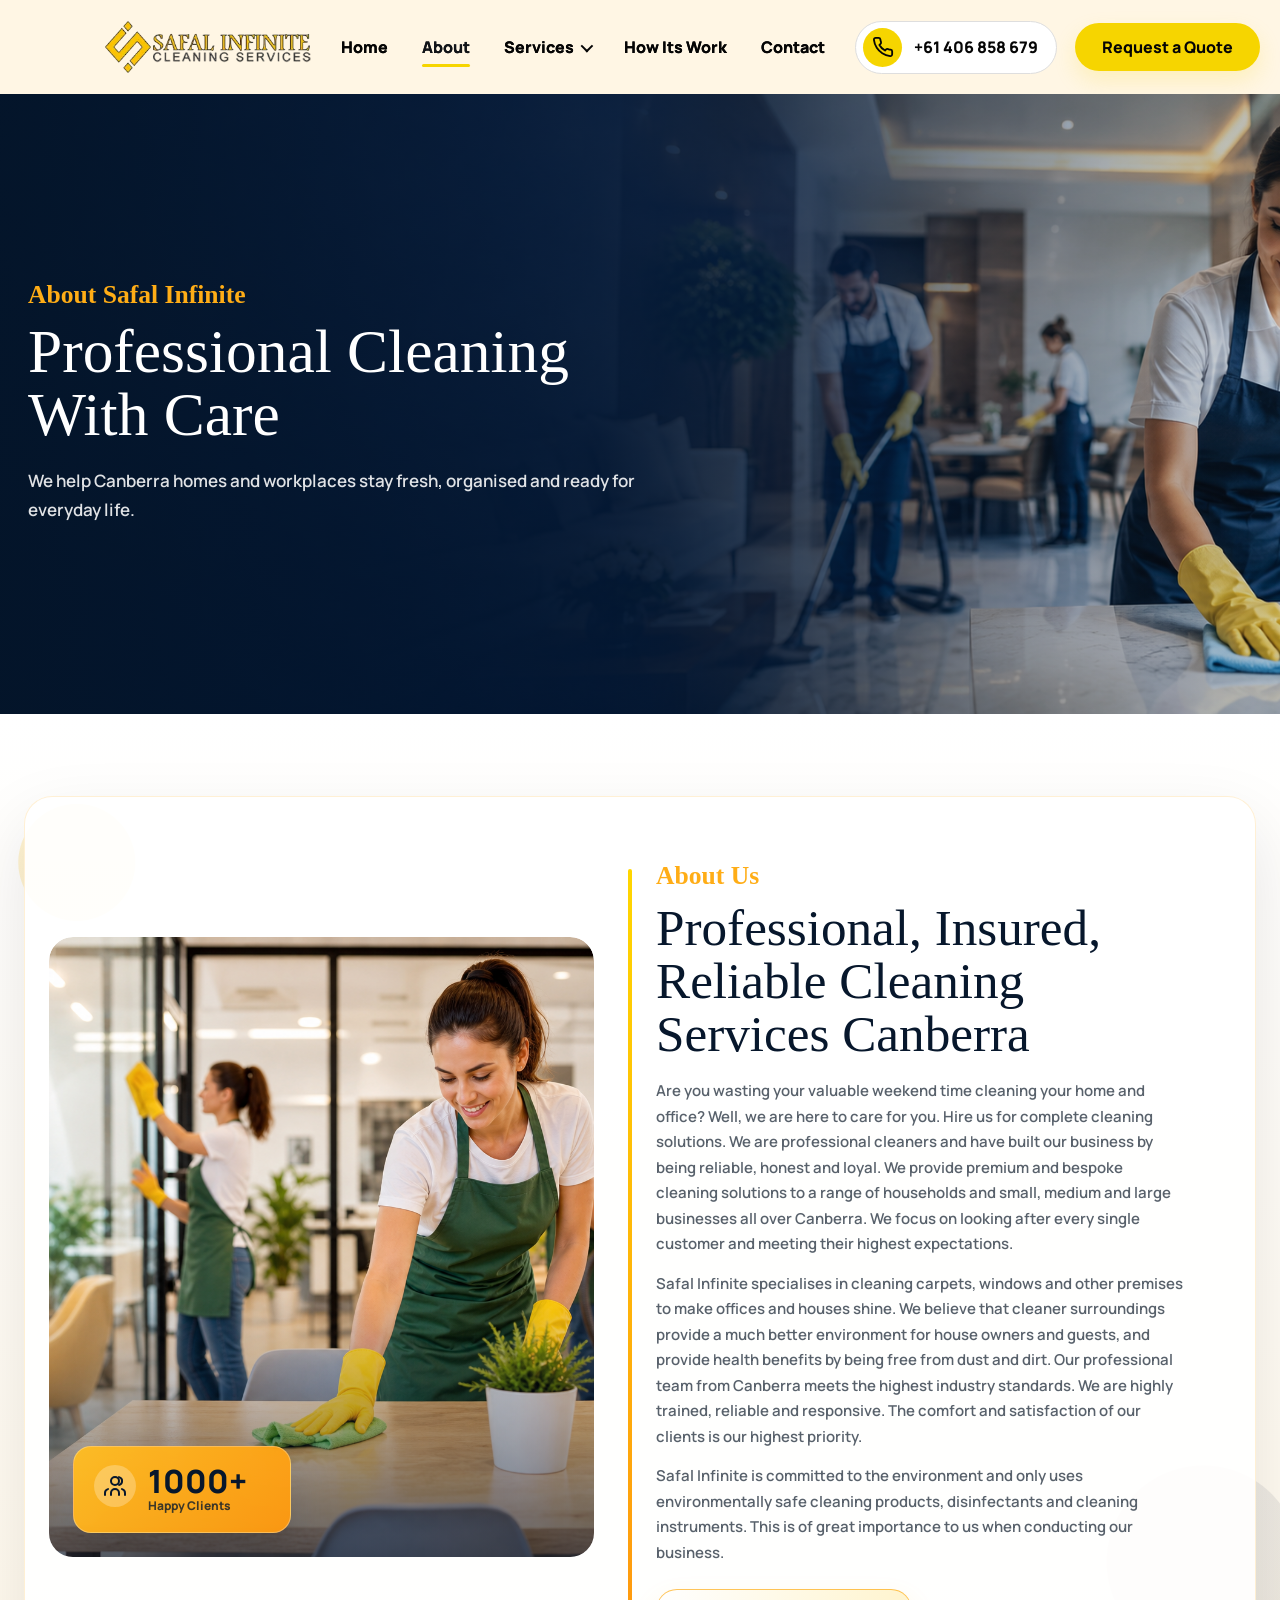
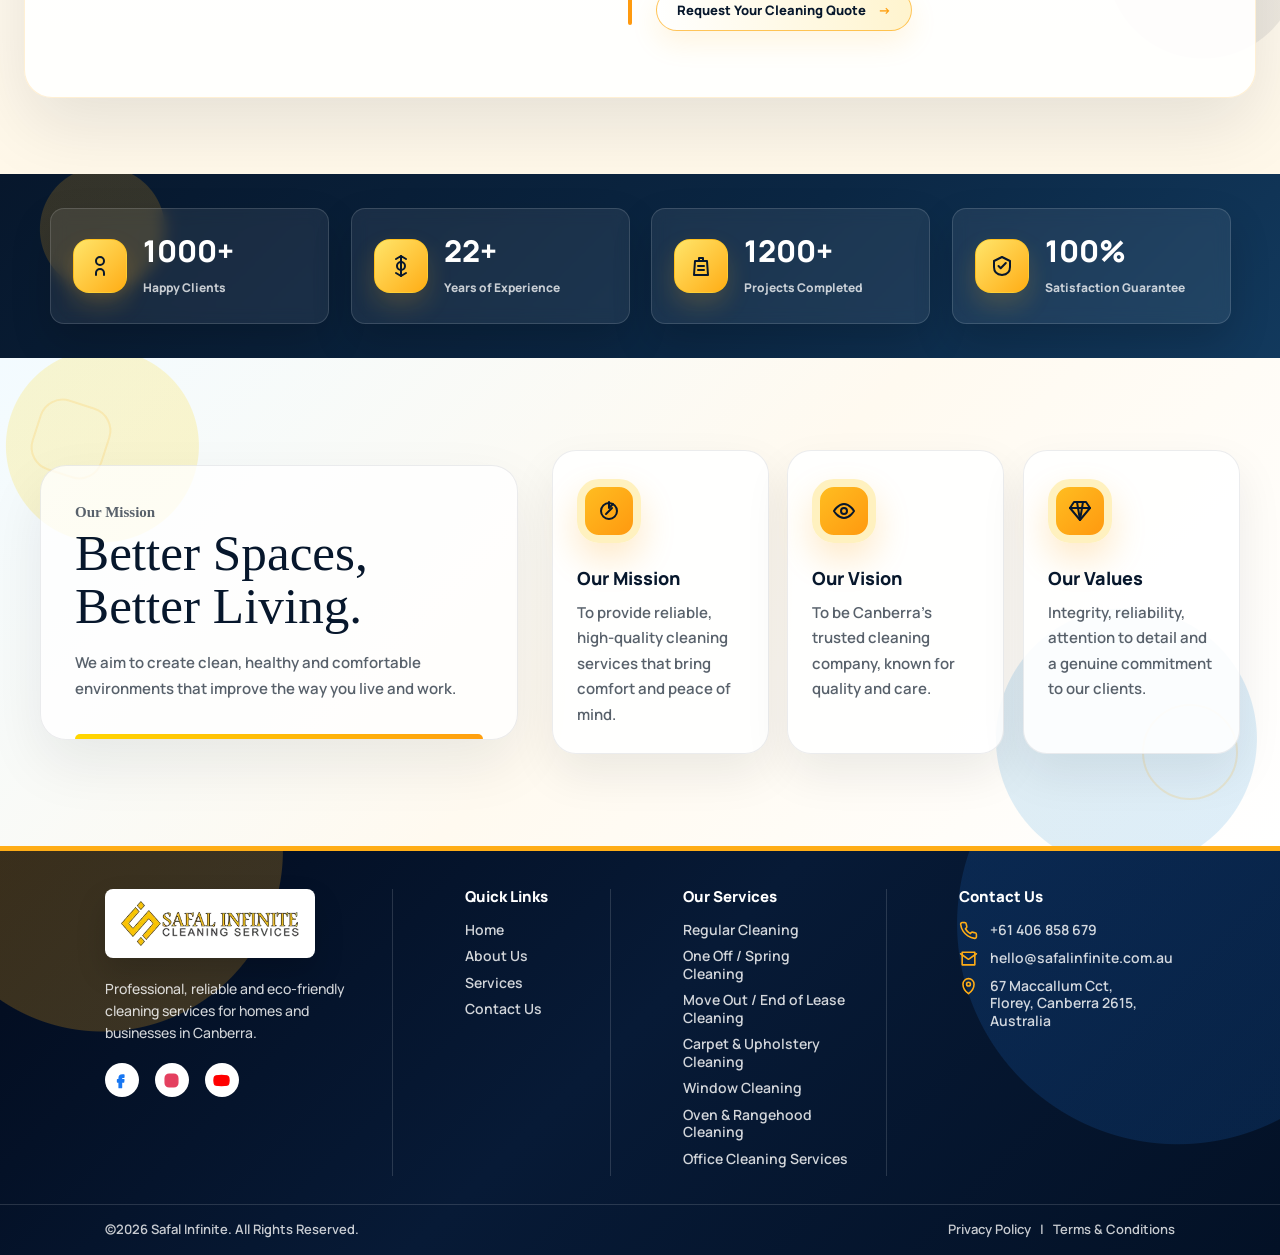
==== pages/about.html @ 180fafa3 "website" ====
<!doctype html>
<html lang="en">
  <head>
    <meta charset="UTF-8" />
    <meta name="viewport" content="width=device-width, initial-scale=1.0" />
    <title>About Us | Safal Infinite</title>
    <link rel="preconnect" href="https://fonts.googleapis.com" />
    <link rel="preconnect" href="https://fonts.gstatic.com" crossorigin />
    <link href="https://fonts.googleapis.com/css2?family=Manrope:wght@400;500;600;700&display=swap" rel="stylesheet" />
    <link rel="stylesheet" href="../styles.css" />
    <link rel="stylesheet" href="css/service.css" />
  </head>
  <body>
    <header class="site-header">
      <a href="../index.html" class="brand" aria-label="Safal Infinite home">
        <img src="../assets/logo.png" alt="Safal Infinite" />
      </a>

      <nav class="main-nav" aria-label="Primary navigation">
        <a href="../index.html">Home</a>
        <a href="about.html" class="active">About</a>
        <div class="nav-dropdown">
          <a href="service.html" class="nav-dropdown-trigger">Services</a>
          <div class="dropdown-menu" aria-label="Service menu">
            <a href="regular-cleaning.html">Regular Cleaning</a>
            <a href="spring-cleaning.html">One Off / Spring Cleaning</a>
            <a href="move-out-cleaning.html">Move Out / End of Lease Cleaning</a>
            <a href="carpet-upholstery-cleaning.html">Carpet &amp; Upholstery Cleaning</a>
            <a href="window-cleaning.html">Window Cleaning</a>
            <a href="oven-rangehood-cleaning.html">Oven &amp; Rangehood Cleaning</a>
            <a href="office-cleaning.html">Office Cleaning Services</a>
          </div>
        </div>
        <a href="how-it-work.html">How Its Work</a>
        <a href="contact.html">Contact</a>
      </nav>

      <div class="header-actions">
        <a class="phone-pill" href="tel:+61406858679" aria-label="Call +61 406 858 679">
          <span class="phone-icon" aria-hidden="true">
            <svg viewBox="0 0 24 24">
              <path d="M22 16.9v3a2 2 0 0 1-2.2 2 19.8 19.8 0 0 1-8.6-3.1 19.4 19.4 0 0 1-6-6A19.8 19.8 0 0 1 2.1 4.2 2 2 0 0 1 4.1 2h3a2 2 0 0 1 2 1.7c.1 1 .4 1.9.7 2.8a2 2 0 0 1-.5 2.1L8.1 9.8a16 16 0 0 0 6.1 6.1l1.2-1.2a2 2 0 0 1 2.1-.5c.9.3 1.8.6 2.8.7a2 2 0 0 1 1.7 2Z" />
            </svg>
          </span>
          +61 406 858 679
        </a>
        <a class="quote-button" href="contact.html">Request a Quote</a>
      </div>
    </header>
    <main>
      <section class="inner-page-hero" style="--hero-image: url('../../assets/aboutbanera.png')">
        <div>
          <p class="service-kicker">About Safal Infinite</p>
          <h1>Professional Cleaning<br />With Care</h1>
          <p>We help Canberra homes and workplaces stay fresh, organised and ready for everyday life.</p>
        </div>
      </section>
      <section class="about-story-section">
        <div class="about-story-wrap">
          <div class="about-story-media">
            <img src="../assets/contact-cleaning-team.png" alt="Safal Infinite cleaning team" />
            <div class="about-trust-card">
              <span aria-hidden="true">
                <svg viewBox="0 0 24 24">
                  <path d="M16 21v-2a4 4 0 0 0-8 0v2" />
                  <circle cx="12" cy="7" r="4" />
                  <path d="M22 21v-2a4 4 0 0 0-3-3.9" />
                  <path d="M16 3.1a4 4 0 0 1 0 7.8" />
                  <path d="M2 21v-2a4 4 0 0 1 3-3.9" />
                </svg>
              </span>
              <strong>1000+</strong>
              <small>Happy Clients</small>
            </div>
          </div>

          <div class="about-story-copy">
            <p class="service-kicker">About Us</p>
            <h2>Professional, Insured,<br />Reliable Cleaning Services Canberra</h2>
            <p>
              Are you wasting your valuable weekend time cleaning your home and
              office? Well, we are here to care for you. Hire us for complete
              cleaning solutions. We are professional cleaners and have built
              our business by being reliable, honest and loyal. We provide
              premium and bespoke cleaning solutions to a range of households
              and small, medium and large businesses all over Canberra. We focus
              on looking after every single customer and meeting their highest
              expectations.
            </p>
            <p>
              Safal Infinite specialises in cleaning carpets, windows and other
              premises to make offices and houses shine. We believe that cleaner
              surroundings provide a much better environment for house owners
              and guests, and provide health benefits by being free from dust
              and dirt. Our professional team from Canberra meets the highest
              industry standards. We are highly trained, reliable and
              responsive. The comfort and satisfaction of our clients is our
              highest priority.
            </p>
            <p>
              Safal Infinite is committed to the environment and only uses
              environmentally safe cleaning products, disinfectants and cleaning
              instruments. This is of great importance to us when conducting our
              business.
            </p>
            <a class="about-small-link" href="contact.html">Request Your Cleaning Quote <span>-></span></a>
          </div>
        </div>
      </section>

      <section class="about-stats-strip" aria-label="Safal Infinite stats">
        <article>
          <span aria-hidden="true"><svg viewBox="0 0 24 24"><path d="M16 21v-2a4 4 0 0 0-8 0v2" /><circle cx="12" cy="7" r="4" /></svg></span>
          <strong>1000+</strong>
          <p>Happy Clients</p>
        </article>
        <article>
          <span aria-hidden="true"><svg viewBox="0 0 24 24"><path d="M12 2v20" /><path d="m17 5-5-3-5 3" /><path d="m17 19-5 3-5-3" /><circle cx="12" cy="12" r="4" /></svg></span>
          <strong>22+</strong>
          <p>Years of Experience</p>
        </article>
        <article>
          <span aria-hidden="true"><svg viewBox="0 0 24 24"><path d="M8 7h8" /><path d="M10 7V4h4v3" /><path d="M6 7h12l1 14H5L6 7Z" /><path d="M9 12h6M9 16h6" /></svg></span>
          <strong>1200+</strong>
          <p>Projects Completed</p>
        </article>
        <article>
          <span aria-hidden="true"><svg viewBox="0 0 24 24"><path d="M12 3 20 7v6c0 5-3.4 7.6-8 8-4.6-.4-8-3-8-8V7l8-4Z" /><path d="m8.5 12 2.2 2.2L15.8 9" /></svg></span>
          <strong>100%</strong>
          <p>Satisfaction Guarantee</p>
        </article>
      </section>

      <section class="about-mission-section">
        <div class="about-mission-copy">
          <p class="service-kicker">Our Mission</p>
          <h2>Better Spaces,<br />Better Living.</h2>
          <p>We aim to create clean, healthy and comfortable environments that improve the way you live and work.</p>
        </div>
        <div class="about-values-grid">
          <article>
            <span aria-hidden="true"><svg viewBox="0 0 24 24"><path d="M12 3v6l4-4" /><circle cx="12" cy="12" r="8" /><path d="m9 15 6-6" /></svg></span>
            <h3>Our Mission</h3>
            <p>To provide reliable, high-quality cleaning services that bring comfort and peace of mind.</p>
          </article>
          <article>
            <span aria-hidden="true"><svg viewBox="0 0 24 24"><path d="M2 12s4-7 10-7 10 7 10 7-4 7-10 7S2 12 2 12Z" /><circle cx="12" cy="12" r="3" /></svg></span>
            <h3>Our Vision</h3>
            <p>To be Canberra's trusted cleaning company, known for quality and care.</p>
          </article>
          <article>
            <span aria-hidden="true"><svg viewBox="0 0 24 24"><path d="M6 3h12l4 6-10 12L2 9l4-6Z" /><path d="M2 9h20" /><path d="m9 3 3 18 3-18" /></svg></span>
            <h3>Our Values</h3>
            <p>Integrity, reliability, attention to detail and a genuine commitment to our clients.</p>
          </article>
        </div>
      </section>
    </main>
    <footer class="site-footer">
      <div class="footer-main">
        <div class="footer-brand">
          <img src="../assets/logo.png" alt="Safal Infinite" />
          <p>
            Professional, reliable and eco-friendly cleaning services for homes
            and businesses in Canberra.
          </p>
          <div class="footer-social" aria-label="Social links">
            <a href="#" class="facebook" aria-label="Facebook">
              <svg viewBox="0 0 24 24" aria-hidden="true">
                <path d="M15 8h-2c-.6 0-1 .4-1 1v2h3l-.4 3H12v7H9v-7H7v-3h2V9c0-2.2 1.3-4 4-4h2v3Z" />
              </svg>
            </a>
            <a href="#" class="instagram" aria-label="Instagram">
              <svg viewBox="0 0 24 24" aria-hidden="true">
                <rect x="4" y="4" width="16" height="16" rx="5" />
                <circle cx="12" cy="12" r="3.4" />
                <circle cx="17" cy="7" r="1" />
              </svg>
            </a>
            <a href="#" class="youtube" aria-label="YouTube">
              <svg viewBox="0 0 24 24" aria-hidden="true">
                <path d="M21 8.2a3 3 0 0 0-2.1-2.1C17 5.6 12 5.6 12 5.6s-5 0-6.9.5A3 3 0 0 0 3 8.2 31 31 0 0 0 2.5 12a31 31 0 0 0 .5 3.8 3 3 0 0 0 2.1 2.1c1.9.5 6.9.5 6.9.5s5 0 6.9-.5a3 3 0 0 0 2.1-2.1 31 31 0 0 0 .5-3.8 31 31 0 0 0-.5-3.8Z" />
                <path d="m10 15 5-3-5-3v6Z" />
              </svg>
            </a>
          </div>
        </div>

        <nav class="footer-column" aria-label="Footer quick links">
          <h2>Quick Links</h2>
          <a href="../index.html">Home</a>
          <a href="about.html">About Us</a>
          <a href="service.html">Services</a>
          <a href="contact.html">Contact Us</a>
        </nav>

        <nav class="footer-column" aria-label="Footer services">
          <h2>Our Services</h2>
          <a href="regular-cleaning.html">Regular Cleaning</a>
          <a href="spring-cleaning.html">One Off / Spring Cleaning</a>
          <a href="move-out-cleaning.html">Move Out / End of Lease Cleaning</a>
          <a href="carpet-upholstery-cleaning.html">Carpet &amp; Upholstery Cleaning</a>
          <a href="window-cleaning.html">Window Cleaning</a>
          <a href="oven-rangehood-cleaning.html">Oven &amp; Rangehood Cleaning</a>
          <a href="office-cleaning.html">Office Cleaning Services</a>
        </nav>

        <div class="footer-column footer-contact">
          <h2>Contact Us</h2>
          <a href="tel:+61406858679">
            <svg viewBox="0 0 24 24" aria-hidden="true">
              <path d="M22 16.9v3a2 2 0 0 1-2.2 2 19.8 19.8 0 0 1-8.6-3.1 19.4 19.4 0 0 1-6-6A19.8 19.8 0 0 1 2.1 4.2 2 2 0 0 1 4.1 2h3a2 2 0 0 1 2 1.7c.1 1 .4 1.9.7 2.8a2 2 0 0 1-.5 2.1L8.1 9.8a16 16 0 0 0 6.1 6.1l1.2-1.2a2 2 0 0 1 2.1-.5c.9.3 1.8.6 2.8.7a2 2 0 0 1 1.7 2Z" />
            </svg>
            +61 406 858 679
          </a>
          <a href="mailto:hello@safalinfinite.com.au">
            <svg viewBox="0 0 24 24" aria-hidden="true">
              <path d="M4 4h16v16H4z" />
              <path d="m22 6-10 7L2 6" />
            </svg>
            hello@safalinfinite.com.au
          </a>
          <p>
            <svg viewBox="0 0 24 24" aria-hidden="true">
              <path d="M12 21s7-5.3 7-12a7 7 0 0 0-14 0c0 6.7 7 12 7 12Z" />
              <circle cx="12" cy="9" r="2.4" />
            </svg>
            67 Maccallum Cct,<br />Florey, Canberra 2615,<br />Australia
          </p>
        </div>
      </div>

      <div class="footer-bottom">
        <p>&copy;2026 Safal Infinite. All Rights Reserved.</p>
        <div>
          <a href="#">Privacy Policy</a>
          <span>|</span>
          <a href="#">Terms &amp; Conditions</a>
        </div>
      </div>
    </footer>
    <script>
      const revealItems = [
        [".inner-page-hero > div", "reveal-bottom"],
        [".about-story-media", "reveal-left"],
        [".about-story-copy", "reveal-right"],
        [".about-story-points article", "reveal-bottom"],
        [".about-stats-strip article", "reveal-top"],
        [".about-team-head", "reveal-bottom"],
        [".about-mission-copy", "reveal-left"],
        [".about-values-grid article", "reveal-right"],
      ];

      revealItems.forEach(([selector, direction]) => {
        document.querySelectorAll(selector).forEach((element, index) => {
          element.classList.add("reveal-on-scroll", direction);
          element.style.setProperty("--reveal-duration", "1.55s");
          element.style.setProperty("--reveal-delay", `${Math.min(index * 90, 420)}ms`);
        });
      });

      if (!("IntersectionObserver" in window)) {
        document.querySelectorAll(".reveal-on-scroll").forEach((element) => {
          element.classList.add("is-visible");
        });
      } else {
        const revealObserver = new IntersectionObserver(
          (entries) => {
            entries.forEach((entry) => {
              if (!entry.isIntersecting) return;

              entry.target.classList.add("is-visible");
              revealObserver.unobserve(entry.target);
            });
          },
          {
            threshold: 0.16,
            rootMargin: "0px 0px -70px 0px",
          }
        );

        document.querySelectorAll(".reveal-on-scroll").forEach((element) => {
          revealObserver.observe(element);
        });
      }
    </script>
    <script src="../quote-popup.js"></script>
  </body>
</html>
---- styles.css ----
:root {
  --green: #179d00;
  --green-dark: #0c6f20;
  --yellow: #f6d500;
  --blue: #1e7be8;
  --blue-dark: #1760b6;
  --ink: #050505;
  --muted: #5f6067;
  --soft: #f7faf3;
  --line: #dedede;
  --radius-lg: 30px;
}

* {
  box-sizing: border-box;
}

html {
  scroll-behavior: smooth;
}

body {
  margin: 0;
  min-height: 100vh;
  background: #ffffff;
  color: var(--ink);
  font-family: "Manrope", Arial, sans-serif;
}

a {
  color: inherit;
  text-decoration: none;
}

.site-header {
  display: flex;
  align-items: center;
  justify-content: space-between;
  gap: 30px;
  width: 100%;
  height: 94px;
  margin: 0;
  padding: 0 8.2%;
}

.brand {
  display: inline-flex;
  align-items: center;
  flex: 0 0 auto;
}

.brand img {
  display: block;
  width: auto;
  max-height: 52px;
  height: auto;
}

.mobile-menu-toggle {
  display: none;
  align-items: center;
  justify-content: center;
  gap: 8px;
  min-height: 44px;
  padding: 0 14px;
  border: 1px solid rgba(5, 5, 5, 0.12);
  border-radius: 999px;
  background: #ffffff;
  color: #050505;
  font: inherit;
  font-size: 14px;
  font-weight: 900;
}

.mobile-menu-toggle svg {
  width: 20px;
  height: 20px;
}

.main-nav {
  display: flex;
  align-items: center;
  justify-content: center;
  gap: 34px;
  flex: 1 1 auto;
  font-size: 16px;
  font-weight: 900;
}

.main-nav a {
  position: relative;
  padding: 9px 0;
  white-space: nowrap;
  color: #050505;
  letter-spacing: 0;
  text-shadow: 0 0 0 currentColor;
  transition: color 0.2s ease;
}

.main-nav .active {
  color: #111418;
}

.main-nav a::before {
  content: "";
  position: absolute;
  left: 50%;
  right: 50%;
  bottom: 0;
  height: 3px;
  border-radius: 999px;
  background: var(--yellow);
  transition: left 0.2s ease, right 0.2s ease;
}

.main-nav a:hover,
.main-nav a:focus-visible {
  color: #ff9f0a;
}

.main-nav a:hover::before,
.main-nav a:focus-visible::before,
.main-nav .active::before {
  left: 0;
  right: 0;
}

.nav-dropdown {
  position: relative;
  display: flex;
  align-items: center;
  padding: 20px 0;
  margin: -20px 0;
}

.nav-dropdown::after {
  content: "";
  position: absolute;
  left: -18px;
  right: -18px;
  top: 100%;
  z-index: 19;
  height: 34px;
}

.nav-dropdown-trigger {
  display: inline-flex;
  align-items: center;
  gap: 7px;
}

.nav-dropdown-trigger::after {
  content: "";
  width: 7px;
  height: 7px;
  border-right: 2px solid currentColor;
  border-bottom: 2px solid currentColor;
  transform: rotate(45deg) translateY(-2px);
  transition: transform 0.22s ease;
}

.dropdown-menu {
  position: absolute;
  left: 50%;
  top: calc(100% + 4px);
  z-index: 20;
  display: grid;
  min-width: 286px;
  padding: 14px;
  border: 1px solid rgba(255, 173, 22, 0.2);
  border-radius: 8px;
  background: #ffffff;
  box-shadow: 0 22px 46px rgba(9, 20, 34, 0.14);
  opacity: 0;
  visibility: hidden;
  transform: translateX(-50%) translateY(6px);
  transition: opacity 0.22s ease, visibility 0.22s ease, transform 0.22s ease;
  pointer-events: none;
}

.dropdown-menu a {
  display: block;
  padding: 11px 13px;
  border-radius: 7px;
  color: #101827;
  font-size: 14px;
  line-height: 1.2;
  font-weight: 800;
  transition: color 0.2s ease, background 0.2s ease;
}

.dropdown-menu a::before {
  display: none;
}

.dropdown-menu a:hover,
.dropdown-menu a:focus-visible {
  background: #fff3ce;
  color: #ff8a00;
}

.nav-dropdown:hover .dropdown-menu,
.nav-dropdown:focus-within .dropdown-menu {
  opacity: 1;
  visibility: visible;
  transform: translateX(-50%) translateY(0);
  pointer-events: auto;
}

.nav-dropdown:hover .nav-dropdown-trigger::after,
.nav-dropdown:focus-within .nav-dropdown-trigger::after {
  transform: rotate(225deg) translate(-2px, -2px);
}

.header-actions {
  display: flex;
  align-items: center;
  gap: 18px;
  flex: 0 0 auto;
}

.phone-pill,
.quote-button,
.outline-button,
.icon-button {
  display: inline-flex;
  align-items: center;
  justify-content: center;
  min-height: 48px;
  border: 0;
  font: inherit;
  font-weight: 800;
  cursor: pointer;
}

.phone-pill {
  gap: 12px;
  padding: 6px 18px 6px 7px;
  border: 1px solid var(--line);
  border-radius: 999px;
  background: #fff;
  white-space: nowrap;
  transition: transform 0.25s ease, border-color 0.25s ease, box-shadow 0.25s ease, background 0.25s ease;
}

.phone-icon {
  display: grid;
  place-items: center;
  width: 39px;
  height: 39px;
  border-radius: 50%;
  background: var(--yellow);
  transition: transform 0.25s ease, background 0.25s ease, color 0.25s ease, box-shadow 0.25s ease;
}

.phone-pill:hover,
.phone-pill:focus-visible {
  transform: translateY(-3px);
  border-color: rgba(255, 173, 22, 0.5);
  background: #fff9df;
  box-shadow: 0 14px 28px rgba(255, 173, 22, 0.18);
}

.phone-pill:hover .phone-icon,
.phone-pill:focus-visible .phone-icon {
  transform: rotate(-12deg) scale(1.08);
  background: #ffad16;
  color: #ffffff;
  box-shadow: 0 8px 18px rgba(255, 138, 0, 0.28);
}

svg {
  width: 22px;
  height: 22px;
  fill: none;
  stroke: currentColor;
  stroke-width: 2;
  stroke-linecap: round;
  stroke-linejoin: round;
}

.icon-button {
  width: 44px;
  min-height: 44px;
  background: transparent;
  color: #050505;
}

.quote-button {
  position: relative;
  min-width: 136px;
  padding: 0 27px;
  border-radius: 999px;
  background: var(--yellow);
  color: #050505;
  overflow: hidden;
  box-shadow: 0 10px 22px rgba(246, 213, 0, 0.18);
  transition: transform 0.25s ease, box-shadow 0.25s ease, background 0.25s ease, color 0.25s ease;
}

.quote-button:hover,
.quote-button:focus-visible {
  transform: translateY(-3px);
  background: linear-gradient(135deg, #ffad16 0%, #ff8a00 100%);
  color: #ffffff;
  box-shadow: 0 16px 30px rgba(255, 138, 0, 0.28);
}

.outline-button {
  min-width: 145px;
  padding: 0 28px;
  border: 1.5px solid var(--green);
  border-radius: 999px;
  background: rgba(236, 249, 220, 0.82);
  color: #050505;
}

.hero {
  position: relative;
  width: 100%;
  min-height: 676px;
  margin: 0 0 40px;
  overflow: hidden;
  border-radius: 0;
  background: #eef1ea;
}

.hero::before {
  content: "";
  position: absolute;
  inset: 0;
  z-index: 1;
  background: linear-gradient(90deg, rgba(0, 0, 0, 0.33), transparent 30%, transparent 100%);
  pointer-events: none;
}

.hero-photo {
  position: absolute;
  inset: 0;
  width: 100%;
  height: 100%;
  object-fit: cover;
  object-position: center right;
}

.hero-card {
  position: relative;
  z-index: 2;
  width: min(585px, calc(100% - 220px));
  margin: 125px 0 0 76px;
  padding: 46px 38px 38px;
  border-radius: 24px;
  background: rgba(255, 255, 255, 0.93);
  overflow: hidden;
  box-shadow: 0 22px 52px rgba(20, 43, 60, 0.12);
}

.hero-card h1 {
  position: relative;
  z-index: 1;
  max-width: 480px;
  margin: 0;
  font-size: clamp(32px, 2.6vw, 43px);
  line-height: 1.18;
  font-weight: 500;
  letter-spacing: 0;
}

.hero-card p {
  position: relative;
  z-index: 1;
  max-width: 510px;
  margin: 22px 0 32px;
  color: var(--muted);
  font-size: 14px;
  line-height: 1.45;
  font-weight: 500;
}

.hero-buttons {
  position: relative;
  z-index: 1;
  display: flex;
  flex-wrap: wrap;
  gap: 16px;
  margin-bottom: 43px;
}

.hero-buttons .quote-button,
.hero-buttons .outline-button {
  min-height: 44px;
  min-width: auto;
  padding: 0 23px;
  font-size: 13px;
}

.features {
  position: relative;
  z-index: 1;
  display: flex;
  justify-content: space-between;
  gap: 18px;
  margin: 0;
  padding: 0;
  list-style: none;
  color: #62656b;
  font-size: 12px;
  font-weight: 700;
}

.features li {
  display: inline-flex;
  align-items: center;
  gap: 9px;
  white-space: nowrap;
}

.features span {
  display: grid;
  place-items: center;
  flex: 0 0 auto;
  width: 34px;
  height: 34px;
  border-radius: 50%;
  background: var(--blue);
  color: #fff;
}

.features svg {
  width: 17px;
  height: 17px;
  stroke-width: 2.2;
}

.spray-outline {
  position: absolute;
  right: -10px;
  bottom: 10px;
  width: 245px;
  height: 220px;
  color: #dfe8f5;
  opacity: 0.55;
}

.spray-outline svg {
  width: 100%;
  height: 100%;
  stroke: currentColor;
  stroke-width: 4;
}
}

.review-card {
  position: absolute;
  right: 0;
  bottom: 0;
  z-index: 3;
  width: 164px;
  min-height: 119px;
  padding: 17px 19px 15px;
  border-radius: 20px 0 0 0;
  background: #fff;
  box-shadow: 0 18px 45px rgba(27, 33, 22, 0.12);
}

.review-top {
  display: flex;
  align-items: center;
  gap: 9px;
}

.review-top svg {
  width: 30px;
  height: 30px;
  fill: #effcd6;
  color: #5c8b12;
}

.review-top strong {
  display: block;
  font-size: 15px;
  line-height: 1.1;
  font-weight: 600;
}

.review-top strong span {
  color: #4285f4;
  font-weight: 900;
}

.review-top small {
  display: block;
  margin-top: 2px;
  font-size: 11px;
  font-weight: 700;
}

.avatars {
  display: flex;
  margin-top: 24px;
  padding-left: 10px;
}

.avatars i {
  width: 29px;
  height: 29px;
  margin-left: -8px;
  border: 2px solid #fff;
  border-radius: 50%;
  background:
    radial-gradient(circle at 50% 35%, #f8d9b5 0 18%, transparent 19%),
    linear-gradient(135deg, #f6d500, #e58d2e);
}

.avatars i:nth-child(2) {
  background:
    radial-gradient(circle at 48% 35%, #f2c6a6 0 18%, transparent 19%),
    linear-gradient(135deg, #233a2e, #b65028);
}

.avatars i:nth-child(3) {
  background:
    radial-gradient(circle at 50% 34%, #ebc0a2 0 18%, transparent 19%),
    linear-gradient(135deg, #0d6535, #c24a2f);
}

.avatars i:nth-child(4) {
  background:
    radial-gradient(circle at 50% 35%, #f5d3b7 0 18%, transparent 19%),
    linear-gradient(135deg, #bed3bd, #446050);
}

@media (max-width: 1120px) {
  .site-header {
    flex-wrap: wrap;
    height: auto;
    padding: 24px 24px 18px;
  }

  .main-nav {
    order: 3;
    width: 100%;
    justify-content: flex-start;
    overflow-x: auto;
    padding-bottom: 4px;
  }

  .hero-card {
    width: min(610px, calc(100% - 70px));
    margin-left: 36px;
  }
}

@media (max-width: 760px) {
  .site-header {
    position: relative;
    z-index: 50;
    width: 100%;
    align-items: center;
    gap: 16px;
    padding: 14px 18px;
    background: #ffffff;
    box-shadow: 0 10px 26px rgba(9, 20, 34, 0.08);
  }

  .brand img {
    max-height: 46px;
  }

  .mobile-menu-toggle {
    display: inline-flex;
    margin-left: auto;
  }

  .main-nav {
    position: absolute;
    left: 14px;
    right: 14px;
    top: calc(100% + 10px);
    z-index: 55;
    display: flex;
    flex-direction: column;
    align-items: stretch;
    gap: 0;
    width: auto;
    max-height: calc(100vh - 120px);
    padding: 10px;
    border: 1px solid rgba(255, 173, 22, 0.18);
    border-radius: 14px;
    background: #ffffff;
    box-shadow: 0 24px 54px rgba(9, 20, 34, 0.18);
    opacity: 0;
    visibility: hidden;
    transform: translateY(-8px);
    overflow: auto;
    transition: opacity 0.22s ease, visibility 0.22s ease, transform 0.22s ease;
    pointer-events: none;
  }

  .site-header.is-menu-open .main-nav {
    opacity: 1;
    visibility: visible;
    transform: translateY(0);
    pointer-events: auto;
  }

  .main-nav a {
    display: flex;
    align-items: center;
    min-height: 46px;
    padding: 12px 14px;
    border-radius: 10px;
    white-space: normal;
  }

  .main-nav a::before {
    display: none;
  }

  .main-nav a:hover,
  .main-nav a:focus-visible,
  .main-nav .active {
    background: #fff3ce;
    color: #ff8a00;
  }

  .nav-dropdown {
    display: flex;
    flex-direction: column;
    align-items: stretch;
    margin: 0;
    padding: 0;
  }

  .nav-dropdown::after {
    display: none;
  }

  .nav-dropdown-trigger {
    justify-content: space-between;
  }

  .nav-dropdown-trigger::after {
    transform: rotate(45deg);
  }

  .dropdown-menu {
    position: static;
    display: grid;
    min-width: 0;
    margin: 0 0 8px;
    padding: 4px 0 4px 12px;
    border: 0;
    border-left: 3px solid #ffad16;
    border-radius: 0;
    background: #fffaf0;
    box-shadow: none;
    opacity: 1;
    visibility: visible;
    transform: none;
    pointer-events: auto;
  }

  .dropdown-menu a {
    min-height: 40px;
    padding: 10px 12px;
    font-size: 13px;
    font-weight: 800;
  }

  .header-actions {
    display: none;
    position: absolute;
    left: 14px;
    right: 14px;
    top: calc(100% + 10px);
    z-index: 56;
    width: auto;
    justify-content: stretch;
    gap: 10px;
  }

  .phone-pill {
    font-size: 13px;
    padding-right: 12px;
  }

  .quote-button {
    min-width: auto;
    padding: 0 18px;
  }

  .hero {
    width: 100%;
    min-height: 820px;
  }

  .hero-photo {
    height: 49%;
    bottom: auto;
    object-position: center top;
  }

  .hero::before {
    background: linear-gradient(180deg, transparent, rgba(0, 0, 0, 0.08) 50%, transparent 51%);
  }

  .hero-card {
    width: calc(100% - 28px);
    margin: 355px 14px 0;
    padding: 54px 27px 34px;
  }

  .hero-card h1 {
    font-size: 34px;
  }

  .hero-card p {
    font-size: 16px;
  }

  .features {
    flex-wrap: wrap;
    justify-content: flex-start;
    gap: 15px 20px;
  }

  .review-card {
    right: 14px;
    bottom: 14px;
    border-radius: 18px;
  }
}

@media (max-width: 460px) {
  .main-nav {
    gap: 0;
    font-size: 13px;
  }

  .phone-pill {
    display: none;
  }

  .hero-card {
    margin-top: 330px;
  }

  .hero-buttons {
    gap: 12px;
  }

  .outline-button,
  .hero-buttons .quote-button {
    width: 100%;
  }
}

.clean-banner {
  min-height: 0;
  margin: 0;
  padding-bottom: 34px;
  border-radius: 0;
  background: #ffffff;
  overflow: hidden;
}

.clean-banner::before {
  display: none;
}

.big-title {
  position: absolute;
  top: 18px;
  left: 50%;
  z-index: 1;
  width: 112%;
  margin: 0;
  transform: translateX(-50%);
  color: #ffc104;
  font-size: clamp(190px, 22vw, 345px);
  line-height: 0.86;
  font-weight: 900;
  white-space: nowrap;
  text-align: center;
  letter-spacing: 0;
  animation: titleZoom 4.5s ease-in-out infinite;
  transform-origin: center center;
}

@keyframes titleZoom {
  0%,
  100% {
    transform: translateX(-50%) scale(1);
  }

  50% {
    transform: translateX(-50%) scale(1.045);
  }
}

.soft-circle {
  position: absolute;
  z-index: 0;
  width: 126px;
  height: 126px;
  border: 1px solid rgba(222, 222, 218, 0.9);
  border-radius: 50%;
  background: rgba(255, 255, 255, 0.38);
}

.soft-circle-left {
  left: 164px;
  top: 198px;
}

.soft-circle-right {
  right: 126px;
  top: 145px;
  width: 248px;
  height: 248px;
}

.banner-visual {
  position: relative;
  z-index: 2;
  width: 100%;
  margin: 0;
}

.banner-visual::after {
  content: "";
  position: absolute;
  inset: 0;
  background:
    linear-gradient(180deg, rgba(0, 0, 0, 0.48) 0%, rgba(0, 0, 0, 0.34) 48%, rgba(0, 0, 0, 0.42) 72%, rgba(255, 255, 255, 0.94) 100%);
  pointer-events: none;
}

.banner-visual img,
.banner-visual video {
  display: block;
  width: 100%;
  height: clamp(560px, 42.65vw, 810px);
  object-fit: cover;
}

.banner-visual img {
  mix-blend-mode: multiply;
}

.hero-video-content {
  position: absolute;
  left: 50%;
  top: clamp(190px, 27vw, 410px);
  z-index: 3;
  display: flex;
  flex-direction: column;
  align-items: center;
  width: min(1180px, calc(100% - 48px));
  color: #ffffff;
  font-family: "Times New Roman", Times, serif;
  text-align: center;
  transform: translate(-50%, -50%);
}

.hero-video-content h1 {
  max-width: 1120px;
  margin: 0;
  font-size: clamp(42px, 5.4vw, 92px);
  line-height: 1.06;
  font-weight: 800;
  text-transform: uppercase;
  letter-spacing: 0;
}

.hero-video-content h1 span {
  display: block;
  color: #ffc104;
}

.hero-video-content p {
  max-width: 1040px;
  margin: 24px 0 0;
  font-size: clamp(18px, 1.55vw, 28px);
  line-height: 1.4;
  font-weight: 400;
}

.hero-video-content .quote-button {
  margin-top: 24px;
  min-width: 210px;
  min-height: 56px;
  font-family: "Times New Roman", Times, serif;
  text-transform: uppercase;
}

.hero-video-content small {
  display: block;
  margin-top: 22px;
  color: rgba(255, 255, 255, 0.82);
  font-size: clamp(13px, 1vw, 18px);
  line-height: 1.45;
  font-weight: 600;
}

.service-label {
  position: absolute;
  left: 43.5%;
  top: 35%;
  width: 185px;
  height: 46px;
  border-bottom: 3px solid #ff9300;
  border-left: 3px solid #ff9300;
  transform: translate(-50%, -50%) skewX(-18deg);
  animation: labelFloat 3s ease-in-out infinite;
  transform-origin: left bottom;
}

.service-label::before,
.service-label::after {
  content: "";
  position: absolute;
  bottom: -11px;
  width: 18px;
  height: 18px;
  border-radius: 50%;
  background: #ff9300;
}

.service-label::before {
  left: -12px;
  animation: dotPulse 2s ease-in-out infinite;
}

.service-label::after {
  right: -9px;
  width: 8px;
  height: 8px;
  bottom: -6px;
  animation: dotPulse 2s ease-in-out infinite 0.25s;
}

.service-label span {
  position: absolute;
  left: 35px;
  top: -1px;
  transform: skewX(18deg);
  padding: 4px 10px;
  border-radius: 999px;
  background: rgba(255, 255, 255, 0.82);
  color: #2f7f3b;
  font-size: 16px;
  font-weight: 800;
  text-shadow: none;
  white-space: nowrap;
}

@keyframes labelFloat {
  0%,
  100% {
    transform: translate(-50%, -50%) skewX(-18deg) translateY(0);
  }

  50% {
    transform: translate(-50%, -50%) skewX(-18deg) translateY(-8px);
  }
}

@keyframes dotPulse {
  0%,
  100% {
    box-shadow: 0 0 0 0 rgba(255, 147, 0, 0.32);
  }

  50% {
    box-shadow: 0 0 0 9px rgba(255, 147, 0, 0);
  }
}

.service-strip {
  position: relative;
  left: auto;
  bottom: auto;
  z-index: 4;
  width: min(1410px, calc(100% - 496px));
  margin: 24px auto 0;
  padding: 16px;
  border-radius: 24px;
  background: rgba(255, 255, 255, 0.98);
  box-shadow: 0 20px 55px rgba(24, 40, 28, 0.09);
  transform: none;
  overflow: hidden;
}

.service-strip::before,
.service-strip::after {
  content: "";
  position: absolute;
  top: 0;
  bottom: 0;
  z-index: 2;
  width: 72px;
  pointer-events: none;
}

.service-strip::before {
  left: 0;
  background: linear-gradient(90deg, #fff 0%, rgba(255, 255, 255, 0) 100%);
}

.service-strip::after {
  right: 0;
  background: linear-gradient(270deg, #fff 0%, rgba(255, 255, 255, 0) 100%);
}

.service-track {
  --service-loop-offset: 11px;
  display: flex;
  gap: 22px;
  width: max-content;
  animation: serviceSlide 22s linear infinite;
}

.service-strip:hover .service-track {
  animation-play-state: paused;
}

.service-card {
  display: grid;
  grid-template-columns: 188px minmax(0, 1fr);
  align-items: center;
  gap: 20px;
  flex: 0 0 440px;
  min-height: 178px;
  padding: 12px 18px 12px 12px;
  border-radius: 18px;
  background: #ffffff;
  box-shadow: inset 0 0 0 1px rgba(63, 148, 71, 0.1), 0 10px 24px rgba(24, 40, 28, 0.06);
  overflow: hidden;
}

.service-card img {
  width: 188px;
  height: 154px;
  border-radius: 14px;
  object-fit: cover;
}

.service-card > div {
  display: flex;
  flex-direction: column;
  justify-content: center;
  min-width: 0;
  min-height: 126px;
  padding-top: 14px;
}

.service-card:nth-child(1) img {
  object-position: center;
}

.service-card:nth-child(2) img {
  object-position: center;
}

.service-card:nth-child(3) img {
  object-position: center;
}

.service-card:nth-child(4) img {
  object-position: center;
}

.service-card:nth-child(5) img {
  object-position: center;
}

.service-card:nth-child(6) img {
  object-position: center;
}

.service-card:nth-child(2),
.service-card:nth-child(3) {
  grid-template-columns: 188px minmax(0, 1fr);
}

.service-card h2 {
  margin: 0;
  color: #17191d;
  font-size: 21px;
  line-height: 1.18;
  font-weight: 700;
  letter-spacing: 0;
  overflow-wrap: anywhere;
}

.service-card h2 br {
  display: none;
}

.service-card p {
  margin: 10px 0 0;
  color: #5f6067;
  font-size: 13px;
  line-height: 1.35;
  font-weight: 700;
}

.service-card a {
  display: inline-flex;
  align-items: center;
  justify-content: center;
  width: fit-content;
  min-width: 108px;
  min-height: 38px;
  padding: 0 18px;
  border: 1px solid #3f9447;
  border-radius: 999px;
  background: #ffffff;
  color: #3f9447;
  font-size: 12px;
  font-weight: 700;
}

@keyframes serviceSlide {
  from {
    transform: translateX(0);
  }

  to {
    transform: translateX(calc(-50% - var(--service-loop-offset)));
  }
}

.slider-arrow {
  position: absolute;
  bottom: 112px;
  z-index: 5;
  display: grid;
  place-items: center;
  width: 42px;
  height: 42px;
  border: 1px solid #3f9447;
  border-radius: 50%;
  background: transparent;
  color: #3f9447;
  cursor: pointer;
}

.slider-arrow svg {
  width: 18px;
  height: 18px;
  stroke-width: 2.2;
}

.slider-arrow-left {
  left: max(172px, calc((100% - 1560px) / 2));
}

.slider-arrow-right {
  right: max(172px, calc((100% - 1560px) / 2));
}

@media (max-width: 1180px) {
  .clean-banner {
    min-height: 0;
  }

  .banner-visual {
    width: 100%;
    margin: 0;
  }

  .banner-visual video {
    height: 620px;
  }

  .hero-video-content {
    top: 310px;
  }

  .service-strip {
    width: min(650px, calc(100% - 48px));
  }

  .service-track {
    --service-loop-offset: 8px;
    gap: 16px;
  }

  .service-card {
    grid-template-columns: 130px 1fr;
    flex-basis: 360px;
    min-height: 110px;
  }

  .service-card img {
    width: 130px;
    height: 110px;
  }

  .service-card > div {
    min-height: 92px;
  }

  .service-card h2 {
    font-size: 19px;
  }

  .slider-arrow {
    bottom: 36px;
  }
}

@media (max-width: 680px) {
  .clean-banner {
    min-height: 0;
    padding-bottom: 24px;
  }

  .big-title {
    top: 32px;
    font-size: 86px;
  }

  .banner-visual {
    width: 100%;
    margin: 0;
  }

  .banner-visual video {
    height: 520px;
  }

  .hero-video-content {
    top: 260px;
    width: calc(100% - 30px);
  }

  .hero-video-content h1 {
    font-size: 38px;
  }

  .hero-video-content p {
    margin-top: 18px;
    font-size: 16px;
  }

  .hero-video-content .quote-button {
    min-width: 176px;
    min-height: 50px;
    margin-top: 20px;
    font-size: 13px;
  }

  .hero-video-content small {
    margin-top: 16px;
    font-size: 12px;
  }

  .service-label {
    display: none;
  }

  .service-strip {
    width: calc(100% - 28px);
    padding: 12px;
    border-radius: 18px;
  }

  .service-track {
    animation-duration: 18s;
  }

  .service-card {
    grid-template-columns: 96px 1fr;
    gap: 15px;
    flex-basis: 290px;
    min-height: 82px;
  }

  .service-card img {
    width: 96px;
    height: 82px;
    border-radius: 12px;
  }

  .service-card > div {
    min-height: 72px;
  }

  .service-card h2 {
    font-size: 17px;
  }

  .slider-arrow,
  .soft-circle {
    display: none;
  }
}

.about-cleaning {
  position: relative;
  display: grid;
  grid-template-columns: 360px 545px 348px;
  gap: 62px;
  align-items: center;
  width: 100%;
  min-height: 690px;
  padding: 64px max(42px, calc((100% - 1290px) / 2)) 46px;
  overflow: hidden;
  background: #ffffff;
}

.about-ring {
  position: absolute;
  width: 510px;
  height: 510px;
  border: 70px solid rgba(8, 23, 40, 0.035);
  border-radius: 50%;
  pointer-events: none;
}

.about-ring-left {
  left: -334px;
  top: 86px;
}

.about-ring-left::after {
  content: "";
  position: absolute;
  right: -28px;
  bottom: -44px;
  width: 102px;
  height: 102px;
  border-radius: 50%;
  background: #ffffff;
}

.about-ring-right {
  right: -315px;
  top: 64px;
}

.about-left,
.about-right,
.about-content {
  position: relative;
  z-index: 1;
}

.about-left {
  animation: aboutSlideLeft 0.9s ease both;
}

.about-content {
  animation: aboutFadeUp 0.9s ease 0.16s both;
}

.about-right {
  animation: aboutSlideRight 0.9s ease 0.28s both;
}

.about-content {
  padding-top: 34px;
}

.about-left {
  min-height: 554px;
}

.about-left > img {
  display: block;
  width: 330px;
  height: 460px;
  object-fit: cover;
  object-position: center;
  transition: transform 0.45s ease, filter 0.45s ease, box-shadow 0.45s ease;
  will-change: transform;
}

.about-left:hover > img {
  transform: scale(1.035);
  filter: saturate(1.08) contrast(1.03);
  box-shadow: 0 24px 48px rgba(16, 18, 21, 0.14);
}

.experience-card {
  position: absolute;
  right: -7px;
  bottom: -28px;
  width: 320px;
  min-height: 170px;
  display: grid;
  grid-template-columns: auto 1fr;
  column-gap: 18px;
  align-items: center;
  padding: 34px 34px 30px;
  border-left: 8px solid #ffc104;
  background: #4f9b31;
  color: #ffffff;
  box-shadow: 0 20px 42px rgba(44, 94, 26, 0.22);
  overflow: hidden;
  transition: transform 0.35s ease, box-shadow 0.35s ease;
}

.about-left:hover .experience-card {
  transform: none;
  box-shadow: 0 26px 52px rgba(44, 94, 26, 0.26);
}

.experience-card::before {
  content: "";
  position: absolute;
  left: 0;
  right: 0;
  bottom: 0;
  height: 5px;
  background: #ffc104;
}

.experience-card strong {
  grid-row: span 2;
  display: block;
  font-size: 62px;
  line-height: 0.85;
  font-weight: 900;
  letter-spacing: 0;
}

.experience-card sup {
  font-size: 30px;
  top: -0.4em;
}

.experience-card span {
  display: block;
  margin: 9px 0 0;
  font-size: 28px;
  line-height: 1.05;
  font-weight: 800;
}

.experience-card small {
  display: block;
  margin-top: -18px;
  font-size: 28px;
  line-height: 1.1;
  font-weight: 800;
}

.section-kicker {
  margin: 0 0 12px;
  color: #ffad16;
  font-family: "Brush Script MT", "Segoe Script", cursive;
  font-size: clamp(26px, 2.1vw, 34px);
  line-height: 1;
  font-weight: 700;
  letter-spacing: 0;
  text-transform: none;
}

.about-content h2 {
  max-width: 760px;
  margin: 0;
  color: #191919;
  font-family: "Times New Roman", Times, serif;
  font-size: clamp(36px, 3.2vw, 50px);
  line-height: 1.08;
  font-weight: 400;
  letter-spacing: 0;
  white-space: nowrap;
}

.about-copy {
  max-width: 470px;
  margin: 44px 0 33px;
  color: #878c91;
  font-size: 18px;
  line-height: 1.65;
  font-weight: 700;
}

.skill-row {
  width: 445px;
  margin-bottom: 30px;
}

.skill-row div {
  display: flex;
  align-items: center;
  justify-content: space-between;
  margin-bottom: 11px;
  color: #131416;
  font-size: 24px;
  font-weight: 500;
}

.skill-row strong {
  font-weight: 500;
}

.skill-row progress {
  width: 100%;
  height: 5px;
  overflow: hidden;
  border: 0;
  border-radius: 0;
  background: #d8ead1;
}

.skill-row progress::-webkit-progress-bar {
  background: #d8ead1;
}

.skill-row progress::-webkit-progress-value {
  background: #559d34;
}

.skill-row progress::-moz-progress-bar {
  background: #559d34;
}

.read-more-button {
  position: relative;
  display: inline-flex;
  align-items: center;
  justify-content: center;
  gap: 14px;
  min-width: 244px;
  min-height: 74px;
  margin-top: 7px;
  background: #ffad16;
  color: #050505;
  font-size: 15px;
  font-weight: 800;
  letter-spacing: 2px;
  text-transform: uppercase;
  overflow: hidden;
  box-shadow: 0 12px 24px rgba(255, 173, 22, 0.18);
  transition: transform 0.28s ease, box-shadow 0.28s ease, background 0.28s ease, color 0.28s ease;
}

.read-more-button::before {
  content: "";
  position: absolute;
  inset: 0;
  background: linear-gradient(120deg, transparent 0%, rgba(255, 255, 255, 0.5) 50%, transparent 100%);
  transform: translateX(-120%);
  transition: transform 0.55s ease;
}

.read-more-button:hover,
.read-more-button:focus-visible {
  transform: translateY(-5px);
  background: #111827;
  color: #ffffff;
  box-shadow: 0 20px 34px rgba(17, 24, 39, 0.22);
}

.read-more-button:hover::before,
.read-more-button:focus-visible::before {
  transform: translateX(120%);
}

.read-more-button span {
  font-size: 22px;
  line-height: 1;
  transition: transform 0.28s ease;
}

.read-more-button:hover span,
.read-more-button:focus-visible span {
  transform: translateX(8px);
}

.about-right {
  min-height: 416px;
  align-self: end;
}

.about-right::before {
  content: "";
  position: absolute;
  top: -18px;
  right: -18px;
  z-index: 1;
  width: 202px;
  height: 205px;
  border-top: 6px solid #ffc104;
  border-right: 6px solid #ffc104;
  border-radius: 6px 6px 0 0;
  background: #4f9b31;
  box-shadow: 0 18px 40px rgba(44, 94, 26, 0.16);
}

.about-right img {
  position: relative;
  z-index: 2;
  display: block;
  width: 310px;
  height: 430px;
  margin: 0 0 0 36px;
  object-fit: cover;
  object-position: center;
  transition: transform 0.45s ease, filter 0.45s ease, box-shadow 0.45s ease;
  will-change: transform;
}

.about-right:hover img {
  transform: scale(1.035);
  filter: saturate(1.08) contrast(1.03);
  box-shadow: 0 24px 48px rgba(16, 18, 21, 0.14);
}

.green-block {
  position: absolute;
  left: 18px;
  bottom: -18px;
  z-index: 1;
  width: 202px;
  height: 205px;
  border-left: 6px solid #ffc104;
  border-bottom: 6px solid #ffc104;
  border-radius: 0 0 6px 6px;
  background: #4f9b31;
  box-shadow: 0 18px 40px rgba(44, 94, 26, 0.16);
  overflow: hidden;
}

.green-block::before {
  content: none;
}

.green-block::after {
  content: none;
}

@keyframes aboutSlideLeft {
  from {
    opacity: 0;
    transform: translateX(-80px);
  }

  to {
    opacity: 1;
    transform: translateX(0);
  }
}

@keyframes aboutSlideRight {
  from {
    opacity: 0;
    transform: translateX(80px);
  }

  to {
    opacity: 1;
    transform: translateX(0);
  }
}

@keyframes aboutFadeUp {
  from {
    opacity: 0;
    transform: translateY(42px);
  }

  to {
    opacity: 1;
    transform: translateY(0);
  }
}

@media (prefers-reduced-motion: reduce) {
  .about-left,
  .about-content,
  .about-right,
  .testimonial-cards,
  .service-tile {
    animation: none;
  }

  .about-left > img,
  .about-right img,
  .experience-card {
    transition: none;
  }

  .process-steps::before,
  .process-steps::after {
    animation: none;
    opacity: 1;
    clip-path: none;
  }
}

@media (max-width: 1220px) {
  .about-cleaning {
    grid-template-columns: 320px 1fr;
    gap: 42px;
  }

  .about-right {
    display: none;
  }
}

@media (max-width: 860px) {
  .about-cleaning {
    grid-template-columns: 1fr;
    padding: 80px 24px;
  }

  .about-left {
    min-height: 470px;
    width: min(420px, 100%);
  }

  .about-left > img {
    width: min(330px, 86%);
    height: 390px;
  }

  .experience-card {
    right: 0;
    bottom: -18px;
    width: min(320px, 82%);
  }

  .about-content h2 {
    font-size: 40px;
    white-space: normal;
  }
}

.marquee-strip {
  width: 100%;
  overflow: hidden;
  border-top: 20px solid #ffad16;
  border-radius: 20px 20px 0 0;
  background: #ffd65a;
  color: #050505;
}

.marquee-track {
  display: flex;
  width: max-content;
  gap: 34px;
  padding: 20px 0 22px;
  animation: marqueeScroll 24s linear infinite;
}

.marquee-track span {
  position: relative;
  flex: 0 0 auto;
  color: #050505;
  font-size: clamp(20px, 1.7vw, 28px);
  line-height: 1;
  font-weight: 800;
  letter-spacing: 0;
  white-space: nowrap;
}

.marquee-track span::after {
  content: "*";
  margin-left: 34px;
  color: #050505;
}

@keyframes marqueeScroll {
  from {
    transform: translateX(0);
  }

  to {
    transform: translateX(-50%);
  }
}

.services-intro {
  width: 100%;
  padding: 88px 24px 58px;
  background: #fff8e9;
  text-align: center;
}

.services-kicker {
  margin: 0 0 16px;
  color: #ffad16;
  font-family: "Brush Script MT", "Segoe Script", cursive;
  font-size: clamp(26px, 2.1vw, 34px);
  line-height: 1;
  font-weight: 700;
  letter-spacing: 0;
}

.services-intro h2 {
  max-width: 1220px;
  margin: 0 auto;
  color: #191919;
  font-family: "Times New Roman", Times, serif;
  font-size: clamp(36px, 4vw, 62px);
  line-height: 1.05;
  font-weight: 400;
  letter-spacing: 0;
}

@media (max-width: 680px) {
  .services-intro {
    padding: 72px 20px 54px;
  }

  .services-kicker {
    font-size: 28px;
  }

  .services-intro h2 {
    font-size: 42px;
  }
}

.service-grid-section {
  width: 100%;
  padding: 0 0 86px;
  background: #fff8e9;
}

.service-grid {
  display: flex;
  flex-wrap: wrap;
  justify-content: center;
  gap: 28px;
  width: min(1360px, calc(100% - 64px));
  margin: 0 auto;
  padding: 8px 0 0;
}

.service-tile {
  position: relative;
  display: flex;
  flex-direction: column;
  flex: 0 1 calc((100% - 84px) / 4);
  min-height: 420px;
  overflow: hidden;
  border-radius: 30px;
  background: linear-gradient(180deg, #f5dc04 0%, #fff4c9 54%, #fff8e7 100%);
  padding: 10px 12px 20px;
  box-shadow: 0 20px 42px rgba(171, 112, 10, 0.13);
  animation: serviceCardFromBottom 0.9s ease both;
  transition: transform 0.28s ease, box-shadow 0.28s ease;
}

.service-tile:hover {
  transform: translateY(-8px);
  box-shadow: 0 28px 54px rgba(171, 112, 10, 0.18);
}

.service-tile:nth-child(1),
.service-tile:nth-child(5) {
  animation-name: serviceCardFromLeft;
}

.service-tile:nth-child(2),
.service-tile:nth-child(6) {
  animation-name: serviceCardFromTop;
  animation-delay: 0.12s;
}

.service-tile:nth-child(3),
.service-tile:nth-child(7) {
  animation-name: serviceCardFromRight;
  animation-delay: 0.24s;
}

.service-tile:nth-child(4),
.service-tile:nth-child(8) {
  animation-name: serviceCardFromBottom;
  animation-delay: 0.36s;
}

.service-tile > img {
  display: block;
  width: 100%;
  height: 230px;
  border-radius: 24px;
  object-fit: cover;
}

.service-tile-body {
  position: relative;
  display: flex;
  flex: 1;
  flex-direction: column;
  min-height: 160px;
  padding: 26px 8px 0;
}

.service-icon-badge {
  position: absolute;
  left: 8px;
  top: -214px;
  display: grid;
  place-items: center;
  width: 62px;
  height: 62px;
  border-radius: 22px;
  background: rgba(255, 255, 255, 0.96);
  color: #ffad16;
  border: 1px solid rgba(255, 173, 22, 0.18);
  box-shadow: 0 12px 26px rgba(107, 69, 8, 0.16);
  transition: transform 0.28s ease, background 0.28s ease, box-shadow 0.28s ease;
}

.service-icon-badge svg {
  width: 36px;
  height: 36px;
  fill: none;
  stroke: currentColor;
  stroke-linecap: round;
  stroke-linejoin: round;
  stroke-width: 2.1;
  transition: transform 0.28s ease, stroke 0.28s ease;
}

.service-icon-badge svg :first-child {
  stroke: #101827;
}

.service-tile:hover .service-icon-badge {
  transform: translateY(-5px) rotate(-3deg);
  background: #ffad16;
  color: #ffffff;
  box-shadow: 0 18px 34px rgba(255, 138, 0, 0.24);
}

.service-tile:hover .service-icon-badge svg {
  transform: scale(1.08);
}

.service-tile:hover .service-icon-badge svg :first-child {
  stroke: #ffffff;
}

.service-tile h3 {
  margin: 0;
  color: #050505;
  font-size: clamp(18px, 1.12vw, 21px);
  line-height: 1.2;
  font-weight: 500;
  letter-spacing: 0;
}

.service-tile a {
  position: relative;
  display: flex;
  align-items: center;
  justify-content: space-between;
  gap: 16px;
  width: 100%;
  min-height: 48px;
  margin-top: auto;
  padding: 8px 9px 8px 20px;
  border-radius: 999px;
  background: #ffffff;
  color: #050505;
  font-size: 14px;
  line-height: 1.1;
  font-weight: 800;
  text-decoration: none;
  overflow: hidden;
  transition: transform 0.24s ease, box-shadow 0.24s ease, background 0.24s ease, color 0.24s ease;
}

.service-tile a::before {
  content: "";
  position: absolute;
  inset: 0;
  background: linear-gradient(90deg, #ffad16 0%, #ffd600 100%);
  opacity: 0;
  transition: opacity 0.24s ease;
}

.service-tile a span,
.service-tile a svg {
  position: relative;
  z-index: 1;
}

.service-tile a svg {
  flex: 0 0 auto;
  display: grid;
  place-items: center;
  width: 32px;
  height: 32px;
  padding: 8px;
  border-radius: 50%;
  background: #ffad16;
  stroke: #ffffff;
  stroke-linecap: round;
  stroke-linejoin: round;
  stroke-width: 2.8;
  transition: transform 0.24s ease, background 0.24s ease, stroke 0.24s ease, box-shadow 0.24s ease;
}

.service-tile a:hover {
  transform: translateY(-3px);
  color: #050505;
  box-shadow: 0 16px 28px rgba(255, 138, 0, 0.24);
}

.service-tile a:hover::before {
  opacity: 1;
}

.service-tile a:hover svg {
  transform: translateX(4px) rotate(360deg);
  background: #101827;
  stroke: #ffffff;
  box-shadow: 0 8px 18px rgba(16, 24, 39, 0.2);
}

@keyframes serviceCardFromLeft {
  from {
    opacity: 0;
    transform: translateX(-70px);
  }

  to {
    opacity: 1;
    transform: translateX(0);
  }
}

@keyframes serviceCardFromRight {
  from {
    opacity: 0;
    transform: translateX(70px);
  }

  to {
    opacity: 1;
    transform: translateX(0);
  }
}

@keyframes serviceCardFromTop {
  from {
    opacity: 0;
    transform: translateY(-56px);
  }

  to {
    opacity: 1;
    transform: translateY(0);
  }
}

@keyframes serviceCardFromBottom {
  from {
    opacity: 0;
    transform: translateY(56px);
  }

  to {
    opacity: 1;
    transform: translateY(0);
  }
}

@media (max-width: 1050px) {
  .service-grid {
    justify-content: center;
    gap: 24px;
    width: min(880px, calc(100% - 36px));
  }

  .service-tile {
    flex-basis: calc((100% - 24px) / 2);
  }
}

@media (max-width: 680px) {
  .service-grid-section {
    padding-bottom: 58px;
  }

  .service-grid {
    width: min(420px, calc(100% - 28px));
  }

  .service-tile {
    flex-basis: 100%;
  }

  .service-tile > img {
    height: 225px;
  }

  .service-tile h3 {
    font-size: 22px;
  }
}

.booking-process {
  position: relative;
  width: 100%;
  padding: 92px 24px 86px;
  background: #fffaf0;
  text-align: center;
  overflow: hidden;
}

.process-kicker {
  margin: 0 0 18px;
  color: #ff7a00;
  font-family: "Brush Script MT", "Segoe Script", cursive;
  font-size: clamp(26px, 2.1vw, 34px);
  line-height: 1;
  font-weight: 700;
  letter-spacing: 0;
}

.booking-process h2 {
  margin: 0 auto 62px;
  color: #191919;
  font-family: "Times New Roman", Times, serif;
  font-size: clamp(36px, 4vw, 62px);
  line-height: 1.05;
  font-weight: 400;
  letter-spacing: 0;
}

.process-steps {
  position: relative;
  display: grid;
  grid-template-columns: repeat(3, minmax(0, 1fr));
  gap: 82px;
  width: min(1360px, calc(100% - 24px));
  margin: 0 auto;
}

.process-steps::before,
.process-steps::after {
  content: "";
  position: absolute;
  width: 124px;
  height: 74px;
  border-top: 3px solid #ff7a00;
  border-radius: 50%;
  opacity: 0;
  clip-path: inset(0 100% 0 0);
  animation: processArrowDraw 3.2s ease-in-out infinite;
  pointer-events: none;
}

.process-steps::before {
  top: 6px;
  left: 28.8%;
  transform: rotate(12deg);
}

.process-steps::after {
  top: 214px;
  right: 28.8%;
  transform: rotate(190deg);
  animation-delay: 1.35s;
}

@keyframes processArrowDraw {
  0% {
    opacity: 0;
    clip-path: inset(0 100% 0 0);
  }

  18%,
  62% {
    opacity: 1;
    clip-path: inset(0 0 0 0);
  }

  82%,
  100% {
    opacity: 0;
    clip-path: inset(0 0 0 100%);
  }
}

.process-step {
  position: relative;
  z-index: 1;
  display: grid;
  justify-items: center;
  transition: transform 0.3s ease;
}

.process-step:nth-child(2) {
  margin-top: 16px;
}

.process-icon {
  display: grid;
  place-items: center;
  width: 108px;
  height: 108px;
  margin: 0 auto 18px;
  border: 8px solid rgba(255, 255, 255, 0.82);
  border-radius: 50%;
  background:
    radial-gradient(circle at 32% 26%, rgba(255, 255, 255, 0.55), transparent 34%),
    linear-gradient(145deg, #ffd600 0%, #ffad16 54%, #ff8a00 100%);
  color: #ffffff;
  box-shadow: 0 18px 32px rgba(255, 150, 0, 0.2);
  transition: transform 0.3s ease, box-shadow 0.3s ease, border-color 0.3s ease, background 0.3s ease;
}

.process-icon svg {
  width: 46px;
  height: 46px;
  stroke-width: 2;
}

.process-step:hover .process-icon {
  transform: translateY(-8px);
  border-color: rgba(255, 236, 166, 0.92);
  background:
    radial-gradient(circle at 32% 26%, rgba(255, 255, 255, 0.48), transparent 34%),
    linear-gradient(145deg, #ffbd24 0%, #ff9800 58%, #f27900 100%);
  box-shadow: 0 24px 44px rgba(255, 138, 0, 0.28), 0 0 0 8px rgba(255, 173, 22, 0.1);
}

.process-step.reveal-on-scroll.is-visible:hover {
  transform: translateY(-8px) scale(1.02);
}

.process-step.reveal-on-scroll.is-visible:hover .process-icon {
  transform: translateY(-10px) scale(1.06);
}

.process-step h3 {
  margin: 0 0 20px;
  color: #050505;
  font-size: clamp(22px, 1.55vw, 28px);
  line-height: 1.1;
  font-weight: 700;
  letter-spacing: 0;
}

.process-step p {
  max-width: 390px;
  margin: 0 auto;
  color: #585858;
  font-size: 17px;
  line-height: 1.45;
  font-weight: 500;
}

.process-button {
  display: inline-flex;
  align-items: center;
  justify-content: center;
  min-width: 164px;
  min-height: 58px;
  margin-top: 66px;
  border: 7px solid rgba(255, 122, 0, 0.34);
  border-radius: 999px;
  background: #ff7a00;
  color: #ffffff;
  font-size: 16px;
  line-height: 1;
  font-weight: 900;
  transition: transform 0.2s ease, box-shadow 0.2s ease, background 0.2s ease;
}

.process-button:hover {
  transform: translateY(-3px);
  background: #ffad16;
  box-shadow: 0 18px 32px rgba(255, 122, 0, 0.22);
}

@media (max-width: 980px) {
  .process-steps {
    grid-template-columns: 1fr;
    gap: 46px;
  }

  .process-steps::before,
  .process-steps::after {
    display: none;
  }

  .process-step:nth-child(2) {
    margin-top: 0;
  }
}

@media (max-width: 680px) {
  .booking-process {
    padding: 72px 18px;
  }

  .booking-process h2 {
    margin-bottom: 46px;
    font-size: 42px;
  }
}

.before-after-section {
  display: grid;
  grid-template-columns: minmax(420px, 695px) minmax(420px, 620px);
  justify-content: center;
  align-items: center;
  gap: 76px;
  width: 100%;
  padding: 90px 28px 98px;
  background:
    radial-gradient(circle at 10% 10%, rgba(255, 173, 22, 0.18) 0 145px, transparent 146px),
    radial-gradient(circle at 88% 90%, rgba(255, 214, 90, 0.22) 0 190px, transparent 191px),
    linear-gradient(135deg, #fff1cc 0%, #fff8e9 52%, #eef5f7 100%);
}

.before-after-visual {
  position: relative;
  overflow: hidden;
  border-radius: 12px;
  background: #ffffff;
  box-shadow: 0 18px 44px rgba(16, 24, 32, 0.1);
  --compare-position: 50%;
  --compare-frame-width: 695px;
}

.compare-image,
.compare-after-image img {
  display: block;
  width: 100%;
  height: 532px;
  object-fit: cover;
  object-position: center;
  background: #ffffff;
}

.compare-before-image {
  filter: saturate(0.92) contrast(1.02);
}

.compare-after-image {
  position: absolute;
  inset: 0;
  z-index: 1;
  width: var(--compare-position);
  overflow: hidden;
}

.compare-after-image img {
  width: var(--compare-frame-width);
  max-width: none;
  filter: saturate(1.08) contrast(1.03);
}

.before-after-visual:hover .compare-after-image img,
.before-after-visual:hover .compare-before-image {
  transform: scale(1.025);
  transition: transform 0.45s ease;
}

.before-after-visual::before {
  content: "";
  position: absolute;
  left: var(--compare-position);
  top: 0;
  bottom: 0;
  z-index: 2;
  width: 3px;
  background: rgba(255, 255, 255, 0.98);
  transform: translateX(-50%);
}

.compare-label {
  position: absolute;
  top: 18px;
  z-index: 3;
  display: inline-flex;
  align-items: center;
  justify-content: center;
  min-width: 106px;
  min-height: 39px;
  padding: 0 24px;
  border-radius: 6px;
  background: #ffffff;
  color: #050505;
  font-size: 25px;
  line-height: 1;
  font-weight: 500;
}

.compare-after {
  left: 18px;
  background: #ffad16;
  color: #ffffff;
  font-weight: 800;
}

.compare-before {
  right: 18px;
}

.compare-drag {
  position: absolute;
  left: var(--compare-position);
  top: 50%;
  z-index: 4;
  display: grid;
  place-items: center;
  width: 86px;
  height: 86px;
  border-radius: 50%;
  background: #ffffff;
  color: #050505;
  font-size: 18px;
  line-height: 1;
  font-weight: 700;
  transform: translate(-50%, -50%);
  box-shadow: 0 14px 28px rgba(16, 24, 32, 0.14);
  pointer-events: none;
}

.compare-range {
  position: absolute;
  inset: 0;
  z-index: 5;
  width: 100%;
  height: 100%;
  opacity: 0;
  cursor: ew-resize;
}

.before-after-kicker {
  margin: 0 0 24px;
  color: #ffad16;
  font-family: "Brush Script MT", "Segoe Script", cursive;
  font-size: clamp(26px, 2.1vw, 34px);
  line-height: 1;
  font-weight: 700;
  letter-spacing: 0;
}

.before-after-content h2 {
  margin: 0 0 26px;
  color: #10152b;
  font-family: "Times New Roman", Times, serif;
  font-size: clamp(36px, 3.5vw, 56px);
  line-height: 1.08;
  font-weight: 400;
  letter-spacing: 0;
}

.before-after-content > p:not(.before-after-kicker) {
  max-width: 550px;
  margin: 0 0 34px;
  color: #00192f;
  font-size: 18px;
  line-height: 1.7;
  font-weight: 500;
}

.before-after-list {
  display: grid;
  gap: 20px;
  margin: 0 0 36px;
  padding: 0;
  list-style: none;
}

.before-after-list li {
  display: flex;
  align-items: center;
  gap: 12px;
  width: fit-content;
  min-height: 42px;
  padding: 7px 18px 7px 10px;
  border-radius: 999px;
  background: #ffffff;
  color: #00192f;
  font-size: 17px;
  line-height: 1.1;
  font-weight: 800;
  box-shadow: 0 12px 28px rgba(19, 24, 30, 0.06);
  transition: transform 0.25s ease, box-shadow 0.25s ease, background 0.25s ease;
}

.before-after-list li::before {
  content: "✓";
  display: grid;
  place-items: center;
  flex: 0 0 auto;
  width: 28px;
  height: 28px;
  border-radius: 50%;
  background: #ffad16;
  color: #ffffff;
  font-size: 16px;
  font-weight: 700;
  transition: transform 0.25s ease, background 0.25s ease;
}

.before-after-list li:hover {
  transform: translateX(8px) translateY(-3px);
  background: #fff7df;
  box-shadow: 0 18px 36px rgba(255, 173, 22, 0.2);
}

.before-after-list li:hover::before {
  transform: rotate(360deg) scale(1.08);
  background: #f5dc04;
}

.before-after-actions {
  display: flex;
  align-items: center;
  gap: 30px;
  flex-wrap: wrap;
}

.primary-action {
  display: inline-flex;
  align-items: center;
  justify-content: center;
  gap: 16px;
  min-width: 216px;
  min-height: 54px;
  border-radius: 10px;
  background: #ffad16;
  color: #050505;
  font-size: 14px;
  font-weight: 900;
  box-shadow: 0 16px 28px rgba(255, 173, 22, 0.2);
  transition: transform 0.2s ease, box-shadow 0.2s ease, background 0.2s ease;
}

.primary-action:hover {
  transform: translateY(-2px);
  background: #f5dc04;
  box-shadow: 0 20px 34px rgba(255, 173, 22, 0.27);
}

.text-action {
  display: inline-flex;
  align-items: center;
  gap: 14px;
  color: #050505;
  font-size: 14px;
  font-weight: 800;
}

.text-action:hover {
  color: #ff7a00;
}

@media (max-width: 1120px) {
  .before-after-section {
    grid-template-columns: 1fr;
    gap: 52px;
    padding: 78px 28px;
  }

  .before-after-visual,
  .before-after-content {
    width: min(720px, 100%);
    margin: 0 auto;
  }
}

@media (max-width: 680px) {
  .before-after-section {
    padding: 62px 18px;
  }

  .before-after-visual img {
    height: 360px;
  }

  .compare-image,
  .compare-after-image img {
    height: 360px;
  }

  .compare-after-image img {
    width: min(720px, calc(100vw - 36px));
  }

  .compare-label {
    min-width: 82px;
    min-height: 34px;
    font-size: 19px;
    padding: 0 16px;
  }

  .compare-drag {
    width: 68px;
    height: 68px;
    font-size: 15px;
  }

  .before-after-content h2 {
    font-size: 42px;
  }
}

.why-choose-section {
  display: grid;
  grid-template-columns: minmax(360px, 570px) minmax(520px, 760px);
  justify-content: center;
  align-items: center;
  gap: 96px;
  width: 100%;
  padding: 104px 28px 96px;
  background: #ffffff;
}

.why-visual {
  position: relative;
  width: 100%;
  min-height: 514px;
}

.why-visual img {
  position: absolute;
  right: 0;
  top: 0;
  display: block;
  width: 100%;
  height: 514px;
  border-radius: 12px;
  object-fit: cover;
  object-position: center;
  transition: transform 0.45s ease, filter 0.45s ease;
}

.why-visual:hover img {
  transform: translateY(-8px) scale(1.02);
  filter: saturate(1.06) contrast(1.03);
}

.team-count {
  position: absolute;
  left: 10px;
  bottom: 10px;
  display: grid;
  align-content: center;
  justify-items: center;
  gap: 8px;
  width: 188px;
  height: 184px;
  border: 1px solid rgba(255, 255, 255, 0.32);
  border-radius: 18px 18px 18px 0;
  background: linear-gradient(145deg, #ffad16 0%, #ff8a00 100%);
  color: #ffffff;
  box-shadow: 0 22px 42px rgba(126, 73, 0, 0.24);
  transition: transform 0.3s ease, box-shadow 0.3s ease;
}

.why-visual:hover .team-count {
  transform: translateY(-8px);
  box-shadow: 0 28px 52px rgba(126, 73, 0, 0.3);
}

.team-count strong {
  display: block;
  font-size: 60px;
  line-height: 0.85;
  font-weight: 800;
}

.team-count span {
  display: block;
  margin-top: 0;
  font-size: 16px;
  line-height: 1.1;
  font-weight: 700;
}

.why-kicker {
  margin: 0 0 24px;
  color: #ffad16;
  font-family: "Brush Script MT", "Segoe Script", cursive;
  font-size: clamp(26px, 2.1vw, 34px);
  line-height: 1;
  font-weight: 700;
  letter-spacing: 0;
}

.why-kicker span {
  display: none;
}

.why-content h2 {
  max-width: 780px;
  margin: 0 0 24px;
  color: #10152b;
  font-family: "Times New Roman", Times, serif;
  font-size: clamp(42px, 3.45vw, 58px);
  line-height: 1.12;
  font-weight: 400;
  letter-spacing: 0;
  white-space: nowrap;
}

.why-content > p:not(.why-kicker) {
  max-width: 690px;
  margin: 0 0 36px;
  color: #00192f;
  font-size: 18px;
  line-height: 1.7;
  font-weight: 500;
}

.why-list {
  display: grid;
  gap: 20px;
  margin: 0;
  padding: 0;
  list-style: none;
}

.why-list li {
  display: flex;
  align-items: center;
  gap: 12px;
  width: fit-content;
  min-height: 44px;
  padding: 8px 20px 8px 10px;
  border-radius: 999px;
  background: #ffffff;
  color: #00192f;
  font-size: 16px;
  line-height: 1.1;
  font-weight: 800;
  box-shadow: 0 12px 28px rgba(19, 24, 30, 0.06);
  transition: transform 0.25s ease, box-shadow 0.25s ease, background 0.25s ease;
}

.why-list li::before {
  content: "✓";
  display: grid;
  place-items: center;
  flex: 0 0 auto;
  width: 28px;
  height: 28px;
  border-radius: 50%;
  background: #ffad16;
  color: #ffffff;
  font-size: 16px;
  font-weight: 700;
  transition: transform 0.25s ease, background 0.25s ease;
}

.why-list li:hover {
  transform: translateX(8px) translateY(-3px);
  background: #fff7df;
  box-shadow: 0 18px 36px rgba(255, 173, 22, 0.2);
}

.why-list li:hover::before {
  transform: rotate(360deg) scale(1.08);
  background: #f5dc04;
}

@media (max-width: 1120px) {
  .why-choose-section {
    grid-template-columns: 1fr;
    gap: 52px;
    padding: 84px 28px;
  }

  .why-visual {
    width: min(570px, 100%);
    margin: 0 auto;
  }

  .why-content {
    width: min(720px, 100%);
    margin: 0 auto;
  }

  .why-content h2 {
    white-space: normal;
  }
}

@media (max-width: 680px) {
  .why-choose-section {
    padding: 66px 18px;
  }

  .why-visual {
    min-height: 420px;
  }

  .why-visual img {
    height: 420px;
  }

  .team-count {
    width: 150px;
    height: 142px;
  }

  .team-count strong {
    font-size: 48px;
  }

  .why-content h2 {
    font-size: 42px;
  }
}

.why-choose-section {
  position: relative;
  display: block;
  width: 100%;
  padding: 96px 28px 112px;
  background: #fffaf0;
  overflow: hidden;
}

.why-choose-section::before {
  content: none;
}

.why-choose-section::after {
  content: none;
}

.why-choose-section .why-content {
  position: relative;
  z-index: 1;
  width: min(900px, 100%);
  margin: 0 auto 44px;
  text-align: center;
}

.why-choose-section .why-kicker {
  margin: 0 0 14px;
  color: #ffad16;
  font-family: "Brush Script MT", "Segoe Script", cursive;
  font-size: clamp(26px, 2.1vw, 34px);
  line-height: 1;
  font-weight: 700;
  letter-spacing: 0;
  text-transform: none;
}

.why-choose-section .why-kicker::before,
.why-choose-section .why-kicker::after {
  content: none;
}

.why-choose-section .why-content h2 {
  max-width: 880px;
  margin: 0 auto;
  color: #111418;
  font-family: "Times New Roman", Times, serif;
  font-size: clamp(44px, 4.6vw, 68px);
  line-height: 1.05;
  font-weight: 400;
  letter-spacing: 0;
  white-space: normal;
}

.why-card-grid {
  position: relative;
  z-index: 1;
  display: grid;
  grid-template-columns: repeat(5, minmax(180px, 1fr));
  justify-content: center;
  gap: 38px;
  width: min(1380px, 100%);
  margin: 0 auto;
}

.why-card {
  position: relative;
  min-height: 270px;
  padding: 34px 28px 88px;
  border: 1px solid rgba(255, 173, 22, 0.12);
  background: #ffffff;
  box-shadow: 38px -14px 0 rgba(255, 245, 218, 0.88), 0 22px 38px rgba(0, 25, 47, 0.06);
  transition: transform 0.35s ease, box-shadow 0.35s ease, background 0.35s ease;
}

.why-card h3 {
  margin: 0 0 14px;
  color: #070b11;
  font-size: clamp(21px, 1.45vw, 26px);
  line-height: 1.1;
  font-weight: 800;
  letter-spacing: 0;
}

.why-card p {
  max-width: 210px;
  margin: 0;
  color: #7a838d;
  font-size: 15px;
  line-height: 1.45;
  font-weight: 500;
}

.why-card-icon {
  position: absolute;
  left: 28px;
  bottom: -38px;
  display: grid;
  place-items: center;
  width: 86px;
  height: 96px;
  border: 1px solid rgba(255, 173, 22, 0.32);
  background: linear-gradient(180deg, #ffffff 0%, #fff8e9 100%);
  box-shadow: 0 18px 28px rgba(255, 173, 22, 0.13);
  transition: transform 0.35s ease, background 0.35s ease, border-color 0.35s ease;
}

.why-card-icon svg {
  width: 48px;
  height: 48px;
  fill: none;
  stroke: #ffad16;
  stroke-width: 2.5;
  stroke-linecap: round;
  stroke-linejoin: round;
  transition: transform 0.35s ease, stroke 0.35s ease;
}

.why-card:hover {
  transform: translateY(-12px);
  background: #fff8e9;
  box-shadow: 28px -12px 0 rgba(255, 224, 132, 0.42), 0 30px 54px rgba(255, 137, 0, 0.16);
}

.why-card:hover .why-card-icon {
  transform: translateY(-8px) rotate(-3deg);
  border-color: rgba(255, 173, 22, 0.7);
  background: #ffad16;
}

.why-card:hover .why-card-icon svg {
  transform: scale(1.08);
  stroke: #ffffff;
}

.why-choose-section .why-content {
  transform: none;
}

.services-kicker,
.process-kicker,
.before-after-kicker,
.why-kicker,
.testimonial-kicker,
.faq-kicker,
.about-content,
.services-intro h2,
.booking-process h2,
.before-after-content,
.why-content,
.testimonial-content,
.faq-content {
  transform: none;
  animation: none;
  transition: none;
}

.before-after-visual,
.before-after-visual:hover,
.appointment-card,
.appointment-card:hover {
  transform: none;
}

.about-left,
.about-right,
.about-left:hover,
.about-right:hover,
.about-left .experience-card,
.about-left:hover .experience-card {
  transform: none;
  animation: none;
}

.about-left > img,
.about-right img {
  animation: none;
}

.about-left:hover > img,
.about-right:hover img {
  transform: scale(1.035);
}

@media (max-width: 980px) {
  .why-card-grid {
    grid-template-columns: 1fr;
    max-width: 460px;
    gap: 64px;
  }

  .why-card {
    min-height: 260px;
  }
}

@media (max-width: 680px) {
  .why-choose-section {
    padding: 70px 18px 104px;
  }

  .why-choose-section .why-kicker {
    letter-spacing: 3px;
  }

  .why-choose-section .why-content h2 {
    font-size: 38px;
  }

  .why-card {
    padding: 32px 28px 88px;
  }

  .why-card-icon {
    left: 28px;
  }
}

.testimonial-section {
  position: relative;
  display: grid;
  grid-template-columns: minmax(360px, 34%) 1fr;
  align-items: start;
  gap: 60px;
  width: 100%;
  padding: 58px 28px 78px 0;
  background:
    radial-gradient(circle at 92% 14%, rgba(255, 173, 22, 0.14) 0 120px, transparent 121px),
    radial-gradient(circle at 38% 92%, rgba(255, 214, 90, 0.22) 0 190px, transparent 191px),
    linear-gradient(180deg, #fffaf0 0%, #ffffff 100%);
  overflow: hidden;
}

.testimonial-section::after {
  content: "";
  position: absolute;
  left: 25%;
  bottom: 0;
  width: 48%;
  height: 120px;
  background: linear-gradient(90deg, rgba(243, 243, 243, 0.88), rgba(255, 255, 255, 0));
  pointer-events: none;
}

.testimonial-photo {
  position: relative;
  z-index: 1;
  height: 760px;
  overflow: hidden;
  background: #f7f7f7;
}

.testimonial-photo img {
  display: block;
  width: 100%;
  height: 100%;
  object-fit: cover;
  object-position: 40% center;
  transition: filter 0.55s ease;
}

.testimonial-photo:hover img {
  filter: saturate(1.06) contrast(1.03);
}

.testimonial-content {
  position: relative;
  z-index: 1;
  padding-top: 0;
  overflow: hidden;
  --testimonial-card-width: 370px;
  --testimonial-card-gap: 30px;
}

.testimonial-kicker {
  margin: 0 0 12px;
  color: #ffad16;
  font-family: "Brush Script MT", "Segoe Script", cursive;
  font-size: clamp(26px, 2.1vw, 34px);
  line-height: 1;
  font-weight: 700;
  letter-spacing: 0;
  text-transform: none;
}

.testimonial-kicker span {
  display: none;
}

.testimonial-content h2 {
  margin: 0 0 52px;
  color: #191919;
  font-family: "Times New Roman", Times, serif;
  font-size: clamp(36px, 4vw, 62px);
  line-height: 1.05;
  font-weight: 400;
  letter-spacing: 0;
}

.testimonial-cards {
  display: flex;
  gap: var(--testimonial-card-gap);
  width: max-content;
  animation: testimonialSlide 18s ease-in-out infinite;
}

.testimonial-card {
  position: relative;
  flex: 0 0 var(--testimonial-card-width);
  min-height: 420px;
  padding: 40px 40px 34px;
  border: 1px solid #dedede;
  background: #ffffff;
  overflow: hidden;
  transition: box-shadow 0.28s ease, border-color 0.28s ease, background 0.28s ease;
}

.testimonial-section .reveal-on-scroll.is-visible,
.testimonial-section .reveal-on-scroll.is-visible:hover,
.testimonial-card:hover,
.testimonial-photo:hover img {
  transform: none;
}

.testimonial-card::before {
  content: "";
  position: absolute;
  left: 0;
  top: 40px;
  width: 120px;
  height: 70px;
  background: #ffad16;
}

.testimonial-card:hover {
  border-color: #ffad16;
  background: linear-gradient(180deg, #fff7df 0%, #ffffff 64%);
  box-shadow: 0 24px 50px rgba(255, 173, 22, 0.18);
}

.testimonial-card:hover::before {
  background: #f5dc04;
}

.testimonial-card-top {
  position: relative;
  z-index: 1;
  min-height: 75px;
}

.avatar {
  display: block;
  width: 72px;
  height: 72px;
  margin-left: 2px;
  border-radius: 50%;
  background-image: url("assets/testimonial-avatars.png");
  background-size: 300% 100%;
  background-repeat: no-repeat;
  box-shadow: 0 0 0 8px rgba(255, 255, 255, 0.72);
}

.avatar-one {
  background-position: 0% center;
}

.avatar-two {
  background-position: 50% center;
}

.avatar-three {
  background-position: 100% center;
}

.quote-mark {
  position: absolute;
  right: 38px;
  top: 42px;
  width: 92px;
  height: 92px;
  color: #f0f0f0;
}

.quote-mark svg {
  width: 100%;
  height: 100%;
  stroke: currentColor;
  stroke-width: 3;
}

.stars {
  margin: 18px 0 22px;
  color: #ffad16;
  font-size: 25px;
  line-height: 1;
  letter-spacing: 8px;
}

.stars::before {
  content: "\2605\2605\2605\2605\2605";
}

.testimonial-card p {
  min-height: 94px;
  margin: 0 0 28px;
  color: #85898e;
  font-size: 17px;
  line-height: 1.65;
  font-weight: 600;
}

.testimonial-author {
  padding-top: 28px;
  border-top: 1px solid #dedede;
}

.testimonial-author h3 {
  margin: 0 0 12px;
  color: #17191d;
  font-size: 28px;
  line-height: 1;
  font-weight: 800;
  letter-spacing: 0;
}

.testimonial-author span {
  color: #ffad16;
  font-size: 15px;
  line-height: 1.2;
  font-weight: 500;
}

@media (max-width: 1180px) {
  .testimonial-section {
    grid-template-columns: 1fr;
    gap: 42px;
    padding: 58px 24px 70px;
  }

  .testimonial-photo {
    width: min(700px, 100%);
    height: 520px;
  }

  .testimonial-cards {
    --testimonial-card-gap: 24px;
  }

  .testimonial-card {
    flex-basis: min(var(--testimonial-card-width), calc(50vw - 36px));
  }
}

@media (max-width: 760px) {
  .testimonial-section {
    padding: 44px 18px 58px;
  }

  .testimonial-photo {
    height: 430px;
  }

  .testimonial-content h2 {
    margin-bottom: 34px;
    font-size: 42px;
  }

  .testimonial-cards {
    --testimonial-card-gap: 22px;
  }

  .testimonial-card {
    flex-basis: min(360px, calc(100vw - 56px));
    min-height: auto;
    padding: 34px 28px 30px;
  }
}

@keyframes testimonialSlide {
  0%,
  16% {
    transform: translateX(0);
  }

  28%,
  44% {
    transform: translateX(calc((var(--testimonial-card-width) + var(--testimonial-card-gap)) * -1));
  }

  56%,
  72% {
    transform: translateX(calc((var(--testimonial-card-width) + var(--testimonial-card-gap)) * -2));
  }

  84%,
  100% {
    transform: translateX(calc((var(--testimonial-card-width) + var(--testimonial-card-gap)) * -3));
  }
}

.faq-section {
  position: relative;
  z-index: 0;
  display: grid;
  grid-template-columns: minmax(300px, 0.9fr) minmax(520px, 1.35fr);
  gap: 86px;
  width: 100%;
  padding: 96px max(28px, calc((100% - 1410px) / 2)) 168px;
  margin-bottom: -108px;
  background:
    radial-gradient(circle at 7% 12%, rgba(255, 173, 22, 0.18) 0 118px, transparent 119px),
    radial-gradient(circle at 91% 78%, rgba(255, 214, 90, 0.18) 0 150px, transparent 151px),
    #fff6df;
}

.faq-copy {
  align-self: center;
}

.faq-kicker {
  margin: 0 0 24px;
  color: #ffad16;
  font-family: "Brush Script MT", "Segoe Script", cursive;
  font-size: clamp(26px, 2.1vw, 34px);
  line-height: 1;
  font-weight: 700;
  letter-spacing: 0;
}

.faq-kicker span {
  display: none;
}

.faq-copy h2 {
  margin: 0 0 26px;
  color: #10152b;
  font-family: "Times New Roman", Times, serif;
  font-size: clamp(36px, 3.8vw, 60px);
  line-height: 1.06;
  font-weight: 400;
  letter-spacing: 0;
}

.faq-copy > p:not(.faq-kicker) {
  max-width: 520px;
  margin: 0 0 34px;
  color: #1b2435;
  font-size: 18px;
  line-height: 1.75;
  font-weight: 500;
}

.faq-button {
  display: inline-flex;
  align-items: center;
  justify-content: center;
  gap: 14px;
  min-width: 188px;
  min-height: 54px;
  border-radius: 10px;
  background: #ffad16;
  color: #050505;
  font-size: 14px;
  line-height: 1;
  font-weight: 900;
  box-shadow: 0 16px 28px rgba(255, 173, 22, 0.2);
  transition: transform 0.2s ease, box-shadow 0.2s ease, background 0.2s ease;
}

.faq-button:hover {
  transform: translateY(-2px);
  background: #f5dc04;
  box-shadow: 0 20px 34px rgba(255, 173, 22, 0.27);
}

.faq-list {
  display: grid;
  gap: 22px;
}

.faq-list details {
  border: 1px solid rgba(16, 31, 43, 0.08);
  border-radius: 18px;
  background: rgba(255, 255, 255, 0.86);
  box-shadow: 0 18px 42px rgba(42, 45, 48, 0.05);
  overflow: hidden;
}

.faq-list summary {
  display: flex;
  align-items: center;
  justify-content: space-between;
  gap: 24px;
  min-height: 74px;
  padding: 22px 28px;
  color: #10152b;
  font-size: clamp(22px, 1.55vw, 28px);
  line-height: 1.18;
  font-weight: 800;
  cursor: pointer;
  list-style: none;
}

.faq-list summary::-webkit-details-marker {
  display: none;
}

.faq-list summary::after {
  content: "+";
  flex: 0 0 auto;
  color: #10152b;
  font-size: 30px;
  line-height: 1;
  font-weight: 400;
}

.faq-list details[open] summary::after {
  content: "-";
}

.faq-list details[open] {
  background: #ffffff;
  border-color: rgba(255, 173, 22, 0.26);
}

.faq-list details p {
  margin: 0;
  padding: 0 28px 28px;
  color: #5f6670;
  font-size: 18px;
  line-height: 1.7;
  font-weight: 500;
}

@media (max-width: 980px) {
  .faq-section {
    grid-template-columns: 1fr;
    gap: 46px;
    padding: 76px 24px 150px;
  }
}

@media (max-width: 680px) {
  .faq-section {
    padding: 62px 18px 132px;
  }

  .faq-copy h2 {
    font-size: 42px;
  }

  .faq-list summary {
    padding: 20px;
    font-size: 21px;
  }

  .faq-list details p {
    padding: 0 20px 22px;
    font-size: 16px;
  }
}

.contact-booking {
  display: grid;
  grid-template-columns: minmax(420px, 1fr) minmax(460px, 1fr);
  gap: 28px;
  width: min(1690px, calc(100% - 72px));
  margin: 0 auto;
  padding: 30px 0 76px;
  background: #ffffff;
}

.booking-photo-panel {
  position: relative;
  min-height: 720px;
  overflow: hidden;
  background: #f5f5f0;
}

.booking-photo-panel img {
  display: block;
  width: 100%;
  height: 100%;
  min-height: 720px;
  object-fit: cover;
  object-position: 35% center;
  transition: transform 0.55s ease, filter 0.55s ease;
}

.booking-photo-panel:hover img {
  transform: scale(1.035);
  filter: saturate(1.08) contrast(1.03);
}

.rating-pill {
  position: absolute;
  left: 14%;
  right: 14%;
  bottom: 0;
  display: grid;
  grid-template-columns: 1fr 1fr;
  gap: 26px;
  align-items: center;
  min-height: 88px;
  padding: 18px 42px;
  border-radius: 28px 28px 0 0;
  background: #ffffff;
  box-shadow: 0 -18px 42px rgba(20, 20, 20, 0.1);
}

.rating-item {
  display: grid;
  grid-template-columns: auto 1fr;
  column-gap: 10px;
  align-items: center;
}

.rating-item strong {
  grid-row: span 2;
  color: #ffad16;
  font-size: 44px;
  line-height: 1;
}

.rating-item span {
  color: #ffad16;
  font-size: 18px;
  line-height: 1;
  letter-spacing: 2px;
}

.rating-item small {
  margin-top: 5px;
  color: #17191d;
  font-size: 12px;
  line-height: 1.1;
  font-weight: 800;
}

.booking-form-panel {
  display: flex;
  flex-direction: column;
  justify-content: center;
  min-height: 720px;
  padding: 80px 74px;
  background: linear-gradient(90deg, #fff4d8 0%, #f0f5f7 100%);
}

.booking-kicker {
  display: inline-flex;
  align-items: center;
  justify-content: center;
  gap: 12px;
  margin: 0 0 22px;
  color: #050505;
  font-size: 24px;
  line-height: 1;
  font-weight: 500;
  letter-spacing: 0;
}

.booking-kicker span {
  display: grid;
  place-items: center;
  width: 34px;
  height: 34px;
  color: #ffad16;
}

.booking-kicker svg {
  width: 34px;
  height: 34px;
  stroke: currentColor;
  stroke-width: 1.8;
}

.booking-form-panel h2 {
  margin: 0 0 42px;
  color: #10152b;
  font-family: "Times New Roman", Times, serif;
  font-size: clamp(36px, 3.4vw, 56px);
  line-height: 1.08;
  font-weight: 400;
  letter-spacing: 0;
  text-align: center;
}

.booking-form {
  display: grid;
  gap: 16px;
}

.form-row {
  display: grid;
  grid-template-columns: repeat(2, minmax(0, 1fr));
  gap: 14px;
}

.booking-form label {
  display: block;
}

.booking-form label > span {
  position: absolute;
  width: 1px;
  height: 1px;
  overflow: hidden;
  clip: rect(0 0 0 0);
}

.booking-form input,
.booking-form select {
  width: 100%;
  min-height: 64px;
  border: 0;
  border-radius: 4px;
  background: #ffffff;
  color: #1b2435;
  font: inherit;
  font-size: 17px;
  font-weight: 500;
  padding: 0 14px;
  outline: 2px solid transparent;
  transition: outline-color 0.2s ease, box-shadow 0.2s ease;
}

.booking-form input::placeholder {
  color: #1b2435;
}

.booking-form input:focus,
.booking-form select:focus {
  outline-color: rgba(255, 173, 22, 0.45);
  box-shadow: 0 12px 28px rgba(255, 173, 22, 0.12);
}

.booking-form button {
  min-height: 54px;
  margin-top: 32px;
  border: 0;
  border-radius: 10px;
  background: #ffad16;
  color: #050505;
  font: inherit;
  font-size: 14px;
  font-weight: 900;
  cursor: pointer;
  transition: transform 0.2s ease, box-shadow 0.2s ease, background 0.2s ease;
}

.booking-form button:hover {
  transform: translateY(-2px);
  background: #f5dc04;
  box-shadow: 0 16px 28px rgba(255, 173, 22, 0.24);
}

@media (max-width: 1180px) {
  .contact-booking {
    grid-template-columns: 1fr;
    width: min(900px, calc(100% - 42px));
  }

  .booking-photo-panel,
  .booking-form-panel,
  .booking-photo-panel img {
    min-height: 560px;
  }
}

@media (max-width: 680px) {
  .contact-booking {
    width: calc(100% - 28px);
    padding-bottom: 54px;
  }

  .booking-photo-panel,
  .booking-photo-panel img {
    min-height: 430px;
  }

  .rating-pill {
    left: 18px;
    right: 18px;
    grid-template-columns: 1fr;
    gap: 12px;
    padding: 16px 24px;
  }

  .booking-form-panel {
    min-height: auto;
    padding: 54px 22px;
  }

  .booking-form-panel h2 {
    font-size: 42px;
  }

  .form-row {
    grid-template-columns: 1fr;
  }
}

.contact-booking {
  position: relative;
  display: block;
  width: 100%;
  min-height: 700px;
  margin: -1px 0 0;
  padding: 76px max(28px, calc((100% - 1170px) / 2)) 44px;
  background:
    radial-gradient(circle at 98.5% 64%, #ffad16 0 43px, transparent 44px),
    radial-gradient(circle at 93% 100%, #ffad16 0 112px, transparent 113px),
    radial-gradient(circle at 53% 104%, #ffad16 0 142px, transparent 143px),
    radial-gradient(circle at 43% 103%, #ffad16 0 92px, transparent 93px),
    radial-gradient(circle at 10.5% 103%, #ffad16 0 118px, transparent 119px),
    linear-gradient(135deg, transparent 0 47%, rgba(255, 255, 255, 0.15) 47.2% 62%, transparent 62.2%),
    linear-gradient(180deg, transparent 0 28%, rgba(18, 34, 45, 0.92) 28% 100%),
    #fff6df;
  overflow: hidden;
}

.contact-booking::before {
  content: "";
  position: absolute;
  inset: 28% 0 0;
  background:
    linear-gradient(rgba(18, 34, 45, 0.88), rgba(18, 34, 45, 0.88)),
    url("assets/testimonial-cleaner.png") center / cover;
  opacity: 0.95;
}

.contact-booking::after {
  content: "";
  position: absolute;
  right: 52%;
  top: 155px;
  width: 22px;
  height: 22px;
  border: 2px solid #ffad16;
  border-radius: 50%;
  background: #ffffff;
}

.appointment-card {
  position: relative;
  z-index: 2;
  width: 470px;
  min-height: 620px;
  margin-left: 0;
  padding: 46px 60px 48px;
  border-radius: 0;
  background: linear-gradient(145deg, #ffbd27 0%, #ffad16 58%, #f49a08 100%);
  color: #ffffff;
  box-shadow: none;
}

.appointment-spark {
  position: absolute;
  right: 21px;
  top: 10px;
  width: 112px;
  height: 112px;
  opacity: 0.22;
}

.appointment-spark::before,
.appointment-spark::after {
  content: "";
  position: absolute;
  inset: 50% auto auto 50%;
  width: 108px;
  height: 3px;
  background: rgba(255, 255, 255, 0.82);
  transform: translate(-50%, -50%);
}

.appointment-spark::after {
  transform: translate(-50%, -50%) rotate(90deg);
}

.appointment-spark {
  background:
    linear-gradient(45deg, transparent calc(50% - 1px), rgba(255, 255, 255, 0.82) calc(50% - 1px) calc(50% + 1px), transparent calc(50% + 1px)),
    linear-gradient(-45deg, transparent calc(50% - 1px), rgba(255, 255, 255, 0.82) calc(50% - 1px) calc(50% + 1px), transparent calc(50% + 1px));
}

.appointment-card h2 {
  margin: 0 0 30px;
  color: #ffffff;
  font-size: 29px;
  line-height: 1.1;
  font-weight: 800;
  letter-spacing: 0;
}

.appointment-card .booking-form {
  gap: 15px;
}

.appointment-card .booking-form input,
.appointment-card .booking-form select,
.appointment-card .booking-form textarea {
  width: 100%;
  min-height: 60px;
  border: 1px solid rgba(16, 31, 43, 0.22);
  border-radius: 0;
  background: rgba(255, 255, 255, 0.24);
  color: #ffffff;
  padding: 0 22px;
  font-size: 16px;
  font-weight: 700;
}

.appointment-card .booking-form textarea {
  display: block;
  min-height: 148px;
  padding-top: 22px;
  resize: vertical;
}

.appointment-card .booking-form input::placeholder,
.appointment-card .booking-form textarea::placeholder {
  color: rgba(255, 255, 255, 0.92);
}

.appointment-card .booking-form select {
  color: rgba(255, 255, 255, 0.92);
}

.appointment-card .booking-form select option {
  color: #10152b;
}

.appointment-card .booking-form button {
  position: relative;
  min-height: 70px;
  margin-top: 0;
  border-radius: 0;
  background: #101f2b;
  color: #ffffff;
  font-size: 15px;
  letter-spacing: 2px;
  text-transform: uppercase;
  overflow: hidden;
  transition: transform 0.25s ease, box-shadow 0.25s ease, background 0.25s ease, color 0.25s ease;
}

.appointment-card .booking-form button:hover {
  transform: none;
  background: #071827;
  color: #ffffff;
  box-shadow: inset 0 0 0 2px rgba(255, 214, 0, 0.55), 0 16px 30px rgba(7, 24, 39, 0.24);
}

.appointment-cleaner {
  position: absolute;
  z-index: 3;
  left: 46%;
  bottom: -1px;
  width: auto;
  height: 610px;
  max-height: none;
  object-fit: contain;
  object-position: bottom center;
  filter: drop-shadow(0 30px 34px rgba(5, 11, 16, 0.22));
  animation: appointmentFloat 4.8s ease-in-out infinite;
}

@keyframes appointmentFloat {
  0%,
  100% {
    transform: translateY(0);
  }

  50% {
    transform: translateY(-12px);
  }
}

@media (max-width: 1180px) {
  .contact-booking {
    min-height: auto;
    padding: 58px 24px 0;
  }

  .appointment-card {
    width: min(470px, 100%);
    margin-left: 0;
  }

  .appointment-cleaner {
    left: auto;
    right: 4%;
    height: min(560px, 58vw);
    width: auto;
  }
}

@media (max-width: 760px) {
  .contact-booking {
    padding: 44px 18px 360px;
    background:
      radial-gradient(circle at 80% 100%, #ffad16 0 96px, transparent 97px),
      linear-gradient(180deg, transparent 0 12%, rgba(18, 34, 45, 0.92) 12% 100%),
      #fff6df;
  }

  .contact-booking::before {
    inset: 12% 0 0;
  }

  .contact-booking::after {
    display: none;
  }

  .appointment-card {
    padding: 38px 26px 34px;
  }

  .appointment-cleaner {
    right: 50%;
    bottom: -14px;
    width: min(360px, 86vw);
    transform: translateX(50%);
    animation: none;
  }
}

.site-footer {
  background:
    radial-gradient(circle at 8% 0%, rgba(255, 173, 22, 0.22) 0 180px, transparent 181px),
    radial-gradient(circle at 92% 18%, rgba(30, 123, 232, 0.16) 0 220px, transparent 221px),
    linear-gradient(135deg, #020b1d 0%, #071a36 48%, #031126 100%);
  color: #ffffff;
  border-top: 5px solid #ffad16;
}

.footer-main {
  display: grid;
  grid-template-columns: 1.15fr 0.72fr 0.95fr 1fr;
  column-gap: 38px;
  width: 100%;
  margin: 0 auto;
  padding: 38px 8.2% 28px;
}

.footer-brand,
.footer-column {
  min-height: 150px;
  padding: 0 34px;
  border-right: 1px solid rgba(255, 255, 255, 0.14);
}

.footer-brand {
  padding-left: 0;
}

.footer-contact {
  border-right: 0;
  padding-right: 0;
}

.footer-brand img {
  display: block;
  width: 210px;
  height: auto;
  margin: 0 0 20px;
  padding: 12px 16px;
  border-radius: 8px;
  background: #ffffff;
  box-shadow: 0 14px 30px rgba(0, 0, 0, 0.16);
}

.footer-brand p {
  max-width: 285px;
  margin: 0 0 20px;
  color: rgba(255, 255, 255, 0.82);
  font-size: 14px;
  line-height: 1.55;
  font-weight: 500;
}

.footer-social {
  display: flex;
  align-items: center;
  gap: 16px;
}

.footer-social a {
  display: grid;
  place-items: center;
  width: 34px;
  height: 34px;
  border-radius: 50%;
  background: #ffffff;
  color: #ffffff;
}

.footer-social a svg {
  width: 19px;
  height: 19px;
  fill: currentColor;
  stroke: currentColor;
  stroke-width: 1.8;
}

.footer-social .facebook {
  color: #1877f2;
}

.footer-social .instagram {
  color: #e4405f;
}

.footer-social .youtube {
  color: #ff0000;
}

.footer-column h2 {
  margin: 0 0 15px;
  color: #ffffff;
  font-size: 15px;
  line-height: 1.1;
  font-weight: 900;
}

.footer-column a,
.footer-contact p {
  position: relative;
  display: flex;
  align-items: flex-start;
  gap: 12px;
  margin: 0 0 9px;
  color: rgba(255, 255, 255, 0.82);
  font-size: 14px;
  line-height: 1.25;
  font-weight: 600;
  transition: color 0.24s ease;
}

.footer-column a::after {
  content: "";
  position: absolute;
  left: 0;
  bottom: -3px;
  width: 100%;
  height: 2px;
  border-radius: 999px;
  background: linear-gradient(90deg, #ffad16, #ffd600);
  opacity: 0;
  transform: scaleX(0);
  transform-origin: left;
  transition: opacity 0.24s ease, transform 0.24s ease;
}

.footer-column a:hover {
  color: #ffad16;
}

.footer-column a:hover::after {
  opacity: 1;
  transform: scaleX(1);
}

.footer-contact svg {
  flex: 0 0 auto;
  width: 19px;
  height: 19px;
  color: #ffad16;
  stroke-width: 2;
}

.footer-bottom {
  display: flex;
  align-items: center;
  justify-content: space-between;
  gap: 20px;
  width: 100%;
  margin: 0 auto;
  padding: 15px 8.2% 17px;
  border-top: 1px solid rgba(255, 255, 255, 0.14);
  color: rgba(255, 255, 255, 0.78);
  font-size: 13px;
  font-weight: 600;
}

.footer-bottom p {
  margin: 0;
}

.footer-bottom div {
  display: flex;
  align-items: center;
  gap: 9px;
}

.footer-bottom a {
  color: rgba(255, 255, 255, 0.78);
  transition: color 0.24s ease;
}

.footer-bottom a:hover {
  color: #ffad16;
}

.site-footer .reveal-on-scroll,
.site-footer .reveal-on-scroll.is-visible,
.site-footer .footer-brand,
.site-footer .footer-column,
.site-footer .footer-social a,
.site-footer a {
  transform: none;
}

@media (max-width: 980px) {
  .footer-main {
    grid-template-columns: repeat(2, 1fr);
    gap: 26px 0;
  }

  .footer-brand,
  .footer-column {
    border-right: 0;
    padding: 0;
  }
}

@media (max-width: 620px) {
  .footer-main,
  .footer-bottom {
    width: 100%;
    padding-left: 18px;
    padding-right: 18px;
  }

  .footer-main {
    grid-template-columns: 1fr;
    padding-top: 38px;
  }

  .footer-bottom {
    flex-direction: column;
    align-items: flex-start;
  }
}

.reveal-on-scroll {
  opacity: 0;
  transform: translateY(38px);
  filter: blur(8px);
  transition:
    opacity var(--reveal-duration, 0.78s) ease,
    transform var(--reveal-duration, 0.78s) cubic-bezier(0.2, 0.72, 0.2, 1),
    filter var(--reveal-duration, 0.78s) ease;
  transition-delay: var(--reveal-delay, 0ms);
  will-change: opacity, transform;
}

.reveal-left {
  transform: translateX(-110px);
}

.reveal-right {
  transform: translateX(110px);
}

.reveal-top {
  transform: translateY(-86px);
}

.reveal-bottom {
  transform: translateY(86px);
}

.reveal-zoom {
  transform: translateY(32px) scale(0.94);
}

.reveal-on-scroll.is-visible {
  opacity: 1;
  filter: blur(0);
  transform: translate(0, 0) scale(1);
}

.service-tile.reveal-on-scroll.is-visible:hover {
  transform: translateY(-8px);
}

.about-left,
.about-content,
.about-right,
.service-tile {
  animation: none;
}

@media (prefers-reduced-motion: reduce) {
  .reveal-on-scroll {
    opacity: 1;
    transform: none;
    transition: none;
  }
}

.quote-modal {
  position: fixed;
  inset: 0;
  z-index: 999;
  display: none;
  align-items: center;
  justify-content: center;
  padding: 24px;
  background: rgba(7, 23, 44, 0.72);
  backdrop-filter: blur(7px);
}

.quote-modal.is-open {
  display: flex;
}

.quote-modal-panel {
  position: relative;
  display: grid;
  grid-template-columns: minmax(280px, 0.78fr) minmax(420px, 1.22fr);
  width: min(1080px, 100%);
  max-height: calc(100vh - 48px);
  border: 2px solid #ffad16;
  border-radius: 24px;
  background: #fffaf0;
  box-shadow: 0 30px 90px rgba(0, 0, 0, 0.34);
  overflow: hidden;
}

.quote-modal-side {
  position: relative;
  padding: 30px 26px;
  background:
    radial-gradient(circle at 16% 12%, rgba(255, 213, 0, 0.2), transparent 27%),
    radial-gradient(circle at 88% 64%, rgba(255, 173, 22, 0.14), transparent 28%),
    linear-gradient(160deg, #07172c 0%, #0b2139 54%, #06111f 100%);
  color: #ffffff;
  overflow: hidden;
}

.quote-modal-side::before {
  content: "";
  position: absolute;
  inset: 0;
  background:
    url("data:image/svg+xml,%3Csvg width='130' height='130' viewBox='0 0 130 130' xmlns='http://www.w3.org/2000/svg'%3E%3Cg fill='none' stroke='%23ffad16' stroke-width='3' stroke-linecap='round' stroke-linejoin='round' opacity='.6'%3E%3Cpath d='M26 18l4 10 10 4-10 4-4 10-4-10-10-4 10-4 4-10Z'/%3E%3Ccircle cx='98' cy='24' r='8'/%3E%3Ccircle cx='108' cy='96' r='6'/%3E%3Cpath d='M50 92h28M58 80h12l8 12-8 12H58l-8-12 8-12Z'/%3E%3C/g%3E%3C/svg%3E");
  background-size: 150px 150px;
  opacity: 0.12;
  pointer-events: none;
}

.quote-modal-side > * {
  position: relative;
  z-index: 1;
}

.quote-modal-logo {
  display: grid;
  place-items: center;
  width: 170px;
  height: 92px;
  margin: 0 auto 22px;
  border: 1px solid rgba(255, 173, 22, 0.28);
  border-radius: 18px;
  background:
    linear-gradient(145deg, rgba(255, 255, 255, 0.98), rgba(255, 248, 226, 0.95));
  box-shadow: 0 18px 34px rgba(0, 0, 0, 0.18);
}

.quote-modal-logo img {
  max-width: 140px;
  max-height: 64px;
}

.quote-modal-photo {
  width: 100%;
  height: 192px;
  margin: 0 0 24px;
  border: 5px solid rgba(255, 255, 255, 0.92);
  border-radius: 20px;
  object-fit: cover;
  box-shadow: 0 20px 42px rgba(0, 0, 0, 0.24);
}

.quote-modal-side small {
  color: #ffbd21;
  font-size: 12px;
  font-weight: 900;
  letter-spacing: 0.16em;
  text-transform: uppercase;
}

.quote-modal-side h2 {
  margin: 18px 0 24px;
  font-family: "Times New Roman", Times, serif;
  font-size: 34px;
  line-height: 1.05;
  font-weight: 700;
}

.quote-contact-card {
  display: grid;
  grid-template-columns: 46px 1fr;
  gap: 12px;
  align-items: center;
  margin-top: 12px;
  padding: 14px;
  border: 1px solid rgba(255, 173, 22, 0.34);
  border-radius: 10px;
  background: rgba(255, 255, 255, 0.06);
}

.quote-contact-card span {
  display: grid;
  place-items: center;
  width: 46px;
  height: 46px;
  border-radius: 10px;
  background: rgba(255, 173, 22, 0.16);
  color: #ffbd21;
}

.quote-contact-card svg,
.quote-field svg {
  width: 20px;
  height: 20px;
  fill: none;
  stroke: currentColor;
  stroke-width: 2.2;
  stroke-linecap: round;
  stroke-linejoin: round;
}

.quote-contact-card strong {
  display: block;
  color: #ffbd21;
  font-size: 11px;
  letter-spacing: 0.12em;
  text-transform: uppercase;
}

.quote-contact-card a,
.quote-contact-card p {
  margin: 3px 0 0;
  color: #ffffff;
  font-size: 14px;
  line-height: 1.35;
  font-weight: 800;
}

.quote-modal-main {
  position: relative;
  padding: 38px 34px 34px;
  overflow-y: auto;
}

.quote-modal-close {
  position: absolute;
  top: 18px;
  right: 20px;
  display: grid;
  place-items: center;
  width: 38px;
  height: 38px;
  border: 0;
  border-radius: 50%;
  background: transparent;
  color: #7d7466;
  cursor: pointer;
}

.quote-modal-close svg {
  width: 24px;
  height: 24px;
  stroke: currentColor;
  stroke-width: 2.4;
  stroke-linecap: round;
}

.quote-modal-main h2 {
  margin: 0 42px 12px 0;
  color: #07172c;
  font-family: "Times New Roman", Times, serif;
  font-size: clamp(38px, 3.2vw, 54px);
  line-height: 1.04;
}

.quote-modal-main > p {
  max-width: 620px;
  margin: 0 0 24px;
  color: #6f665b;
  font-size: 15px;
  line-height: 1.6;
  font-weight: 600;
}

.quote-form {
  display: grid;
  grid-template-columns: repeat(2, minmax(0, 1fr));
  gap: 16px;
}

.quote-field {
  position: relative;
  display: block;
  min-height: 58px;
  border: 1px solid rgba(7, 23, 44, 0.08);
  border-radius: 16px;
  background:
    linear-gradient(180deg, rgba(255, 255, 255, 0.98), rgba(255, 251, 239, 0.92));
  box-shadow: 0 14px 34px rgba(7, 23, 44, 0.07);
  transition: transform 0.2s ease, border-color 0.2s ease, box-shadow 0.2s ease;
}

.quote-field.quote-wide {
  grid-column: 1 / -1;
}

.quote-field svg {
  position: absolute;
  left: 12px;
  top: 12px;
  display: grid;
  place-items: center;
  width: 36px;
  height: 36px;
  padding: 8px;
  border-radius: 12px;
  background: linear-gradient(145deg, #fff1a8, #ffd65a);
  color: #07172c;
  pointer-events: none;
  box-shadow: 0 8px 18px rgba(255, 173, 22, 0.2);
}

.quote-field input,
.quote-field select,
.quote-field textarea {
  width: 100%;
  min-height: 58px;
  padding: 0 16px 0 66px;
  border: 0;
  border-radius: 16px;
  background: transparent;
  color: #07172c;
  font: 700 14px/1.2 Manrope, Arial, sans-serif;
  outline: none;
  box-shadow: none;
}

.quote-field input::placeholder,
.quote-field textarea::placeholder {
  color: #777d84;
  opacity: 1;
}

.quote-field textarea {
  min-height: 130px;
  padding-top: 20px;
  resize: vertical;
}

.quote-field select {
  appearance: none;
  background:
    linear-gradient(45deg, transparent 50%, #07172c 50%) right 23px center / 7px 7px no-repeat,
    linear-gradient(135deg, transparent 50%, #07172c 50%) right 18px center / 7px 7px no-repeat;
}

.quote-field:has(select) {
  border-color: rgba(255, 173, 22, 0.34);
  background: linear-gradient(180deg, #fff9df, #ffffff);
}

.quote-field input:focus,
.quote-field select:focus,
.quote-field textarea:focus {
  background: transparent;
}

.quote-field:focus-within {
  transform: translateY(-2px);
  border-color: #ffad16;
  box-shadow: 0 0 0 4px rgba(255, 173, 22, 0.18), 0 18px 38px rgba(255, 173, 22, 0.14);
}

.quote-field:focus-within svg {
  background: linear-gradient(135deg, #ffd600, #ffad16);
  color: #07172c;
}

.quote-submit {
  grid-column: 1 / -1;
  display: inline-flex;
  align-items: center;
  justify-content: center;
  gap: 12px;
  min-height: 58px;
  margin-top: 10px;
  border: 0;
  border-radius: 16px;
  background:
    radial-gradient(circle at 18% 20%, rgba(255, 255, 255, 0.38), transparent 24%),
    linear-gradient(90deg, #ffd600, #ffad16 55%, #ff920f);
  color: #07172c;
  font-size: 15px;
  font-weight: 900;
  cursor: pointer;
  box-shadow: 0 18px 34px rgba(255, 157, 22, 0.26);
  transition: transform 0.2s ease, box-shadow 0.2s ease;
}

.quote-submit:hover,
.quote-submit:focus-visible {
  transform: translateY(-2px);
  box-shadow: 0 22px 42px rgba(255, 157, 22, 0.34);
}

.quote-submit svg {
  width: 19px;
  height: 19px;
  fill: none;
  stroke: currentColor;
  stroke-width: 2.4;
  stroke-linecap: round;
  stroke-linejoin: round;
}

.quote-note {
  grid-column: 1 / -1;
  display: flex;
  align-items: center;
  justify-content: center;
  gap: 8px;
  margin: 10px 0 0;
  color: #877d70;
  font-size: 13px;
  font-weight: 700;
}

.quote-note svg {
  width: 18px;
  height: 18px;
  fill: none;
  stroke: #ffad16;
  stroke-width: 2.2;
}

@media (max-width: 860px) {
  .quote-modal {
    padding: 14px;
  }

  .quote-modal-panel {
    grid-template-columns: 1fr;
  }

  .quote-modal-side {
    display: none;
  }

  .quote-form {
    grid-template-columns: 1fr;
  }
}
---- pages/css/service.css ----
body {
  background: #fff6e4;
}

.inner-page-hero {
  position: relative;
  min-height: 620px;
  display: grid;
  align-items: center;
  padding: 92px max(28px, calc((100% - 1340px) / 2));
  background:
    linear-gradient(90deg, rgba(4, 20, 39, 0.9) 0%, rgba(4, 20, 39, 0.62) 52%, rgba(4, 20, 39, 0.18) 100%),
    var(--hero-image) center / cover no-repeat,
    #07172c;
  color: #ffffff;
}

.inner-page-hero > div {
  width: min(850px, 100%);
}

.inner-page-hero h1 {
  margin: 0;
  font-family: "Times New Roman", Times, serif;
  font-size: clamp(46px, 4.8vw, 76px);
  line-height: 1.04;
  font-weight: 400;
  letter-spacing: 0;
}

.inner-page-hero p:not(.service-kicker) {
  max-width: 620px;
  margin: 20px 0 0;
  color: rgba(255, 255, 255, 0.88);
  font-size: 17px;
  line-height: 1.7;
  font-weight: 600;
}

.page-content-band {
  width: 100%;
  padding: 86px 24px;
  background: #fff6e4;
}

.page-content-grid {
  display: grid;
  grid-template-columns: minmax(0, 1.05fr) minmax(320px, 0.95fr);
  gap: 46px;
  width: min(1180px, 100%);
  margin: 0 auto;
  align-items: center;
}

.page-copy h2,
.service-detail-copy h2 {
  margin: 0 0 18px;
  color: #07172c;
  font-family: "Times New Roman", Times, serif;
  font-size: clamp(38px, 3.6vw, 58px);
  line-height: 1.06;
  font-weight: 400;
}

.page-copy p,
.service-detail-copy p {
  margin: 0 0 18px;
  color: #4e5961;
  font-size: 16px;
  line-height: 1.75;
  font-weight: 600;
}

.page-image {
  width: 100%;
  min-height: 420px;
  border: 10px solid #ffffff;
  border-radius: 28px;
  object-fit: cover;
  box-shadow: 0 24px 58px rgba(171, 112, 10, 0.14);
}

.feature-list {
  display: grid;
  gap: 14px;
  margin: 26px 0 0;
  padding: 0;
  list-style: none;
}

.feature-list li {
  display: flex;
  align-items: center;
  gap: 12px;
  color: #07172c;
  font-weight: 800;
}

.feature-list li::before {
  content: "";
  width: 28px;
  height: 28px;
  flex: 0 0 auto;
  border-radius: 50%;
  background:
    url("data:image/svg+xml,%3Csvg width='28' height='28' viewBox='0 0 28 28' xmlns='http://www.w3.org/2000/svg'%3E%3Cpath d='m8 14 4 4 8-9' fill='none' stroke='white' stroke-width='3' stroke-linecap='round' stroke-linejoin='round'/%3E%3C/svg%3E") center / 18px 18px no-repeat,
    linear-gradient(135deg, #ffd600, #ff9800);
}

.about-story-section {
  padding: 82px 24px 76px;
  background:
    radial-gradient(circle at 6% 14%, rgba(255, 193, 4, 0.18) 0 58px, transparent 59px),
    radial-gradient(circle at 94% 80%, rgba(7, 23, 44, 0.07) 0 96px, transparent 97px),
    linear-gradient(180deg, #ffffff 0%, #fff8e9 100%);
}

.about-story-wrap {
  display: grid;
  grid-template-columns: minmax(380px, 0.95fr) minmax(0, 1.05fr);
  gap: 34px;
  width: min(1240px, 100%);
  margin: 0 auto;
  align-items: center;
  padding: 24px;
  border: 1px solid rgba(255, 173, 22, 0.18);
  border-radius: 28px;
  background: rgba(255, 255, 255, 0.9);
  box-shadow: 0 28px 70px rgba(7, 23, 44, 0.1);
}

.about-story-media {
  position: relative;
  min-height: 620px;
  overflow: hidden;
  border-radius: 24px;
}

.about-story-media img {
  display: block;
  width: 100%;
  height: 100%;
  min-height: 620px;
  border-radius: 24px;
  object-fit: cover;
  object-position: center;
  box-shadow: none;
  transition: transform 0.45s ease, filter 0.45s ease;
}

.about-story-wrap:hover .about-story-media img {
  transform: scale(1.035);
  filter: saturate(1.05) contrast(1.03);
}

.about-story-media::after {
  content: "";
  position: absolute;
  inset: auto 0 0;
  height: 42%;
  background: linear-gradient(180deg, transparent 0%, rgba(7, 23, 44, 0.62) 100%);
  pointer-events: none;
}

.about-trust-card {
  position: absolute;
  left: 24px;
  bottom: 24px;
  z-index: 1;
  display: grid;
  grid-template-columns: auto 1fr;
  column-gap: 12px;
  min-width: 218px;
  padding: 18px 20px;
  border: 1px solid rgba(255, 255, 255, 0.28);
  border-radius: 18px;
  background: linear-gradient(135deg, rgba(255, 189, 33, 0.96), rgba(255, 153, 15, 0.96));
  color: #07172c;
  box-shadow: 0 20px 42px rgba(0, 0, 0, 0.18);
}

.about-trust-card span,
.about-story-points span,
.about-stats-strip span,
.about-values-grid span {
  display: grid;
  place-items: center;
  color: #07172c;
}

.about-trust-card span {
  grid-row: span 2;
  width: 42px;
  height: 42px;
  border-radius: 50%;
  background: rgba(255, 255, 255, 0.26);
}

.about-trust-card svg,
.about-story-points svg,
.about-stats-strip svg,
.about-values-grid svg {
  width: 24px;
  height: 24px;
  fill: none;
  stroke: currentColor;
  stroke-width: 2;
  stroke-linecap: round;
  stroke-linejoin: round;
}

.about-trust-card strong {
  display: block;
  font-size: 32px;
  line-height: 1;
  font-weight: 900;
}

.about-trust-card small {
  color: rgba(7, 23, 44, 0.78);
  font-size: 12px;
  font-weight: 900;
}

.about-story-copy h2,
.about-team-head h2,
.about-mission-copy h2 {
  margin: 0 0 18px;
  color: #07172c;
  font-family: "Times New Roman", Times, serif;
  font-size: clamp(36px, 4vw, 58px);
  line-height: 1.04;
  font-weight: 400;
  letter-spacing: 0;
}

.about-story-copy {
  position: relative;
  padding: 42px 44px 42px 28px;
  border: 0;
  border-radius: 0;
  background: transparent;
  box-shadow: none;
}

.about-story-copy::before {
  content: "";
  position: absolute;
  left: 0;
  top: 48px;
  bottom: 48px;
  width: 4px;
  border-radius: 999px;
  background: linear-gradient(180deg, #ffd600, #ff990f);
}

.about-story-copy > p:not(.service-kicker),
.about-team-head > p,
.about-mission-copy p,
.about-story-points p,
.about-values-grid p {
  margin: 0;
  color: #58616b;
  font-size: 15px;
  line-height: 1.7;
  font-weight: 600;
}

.about-story-copy > p:not(.service-kicker) + p:not(.service-kicker) {
  margin-top: 14px;
}

.about-story-points {
  display: grid;
  gap: 14px;
  margin: 30px 0;
}

.about-story-points article {
  display: grid;
  grid-template-columns: 56px 1fr;
  gap: 16px;
  align-items: center;
  padding: 16px 18px;
  border: 1px solid rgba(7, 23, 44, 0.07);
  border-radius: 16px;
  background: linear-gradient(90deg, #ffffff 0%, #fffaf0 100%);
  box-shadow: 0 12px 28px rgba(7, 23, 44, 0.05);
  transition: transform 0.26s ease, border-color 0.26s ease, box-shadow 0.26s ease;
}

.about-story-points article:hover {
  transform: translateX(8px);
  border-color: rgba(255, 173, 22, 0.35);
  box-shadow: 0 20px 42px rgba(255, 173, 22, 0.12);
}

.about-story-points span {
  width: 56px;
  height: 56px;
  border-radius: 16px;
  background: linear-gradient(135deg, #ffe66f, #ffad16);
  box-shadow: 0 12px 24px rgba(255, 173, 22, 0.16);
}

.about-story-points h3,
.about-values-grid h3,
.about-team-grid h3 {
  margin: 0 0 5px;
  color: #07172c;
  font-size: 16px;
  line-height: 1.2;
  font-weight: 900;
}

.about-small-link,
.about-team-head a {
  display: inline-flex;
  align-items: center;
  gap: 12px;
  min-height: 42px;
  padding: 0 20px;
  border: 1px solid rgba(255, 173, 22, 0.7);
  border-radius: 999px;
  color: #07172c;
  background: linear-gradient(90deg, #ffffff 0%, #fff4ce 100%);
  font-size: 13px;
  font-weight: 900;
  text-decoration: none;
  box-shadow: 0 12px 28px rgba(255, 173, 22, 0.12);
  transition: transform 0.24s ease, box-shadow 0.24s ease, background 0.24s ease;
}

.about-small-link {
  margin-top: 24px;
}

.about-small-link:hover,
.about-team-head a:hover {
  transform: translateY(-3px);
  background: linear-gradient(90deg, #ffbd21, #ff990f);
  box-shadow: 0 18px 34px rgba(255, 153, 0, 0.22);
}

.about-small-link span,
.about-team-head a span {
  color: #ff9f0f;
  font-weight: 900;
}

.about-stats-strip {
  display: grid;
  grid-template-columns: repeat(4, minmax(0, 1fr));
  gap: 22px;
  padding: 34px max(24px, calc((100% - 1180px) / 2));
  background:
    radial-gradient(circle at 8% 30%, rgba(255, 173, 22, 0.18) 0 62px, transparent 63px),
    linear-gradient(135deg, #07172c 0%, #0b2744 58%, #12395d 100%);
  color: #ffffff;
}

.about-stats-strip article {
  position: relative;
  display: grid;
  grid-template-columns: 54px 1fr;
  column-gap: 16px;
  align-items: center;
  min-height: 116px;
  padding: 24px 22px;
  border: 1px solid rgba(255, 255, 255, 0.14);
  border-radius: 14px;
  background: rgba(255, 255, 255, 0.07);
  box-shadow: 0 18px 40px rgba(0, 0, 0, 0.16);
  backdrop-filter: blur(8px);
  overflow: hidden;
  transition: transform 0.28s ease, border-color 0.28s ease, background 0.28s ease, box-shadow 0.28s ease;
}

.about-stats-strip article::before {
  content: "";
  position: absolute;
  inset: 0;
  background: linear-gradient(120deg, transparent 0%, rgba(255, 255, 255, 0.16) 45%, transparent 70%);
  transform: translateX(-120%);
  transition: transform 0.55s ease;
}

.about-stats-strip article:hover {
  transform: translateY(-8px);
  border-color: rgba(255, 193, 4, 0.42);
  background: rgba(255, 255, 255, 0.11);
  box-shadow: 0 28px 54px rgba(0, 0, 0, 0.22);
}

.about-stats-strip article:hover::before {
  transform: translateX(120%);
}

.about-stats-strip span {
  position: relative;
  z-index: 1;
  grid-row: span 2;
  width: 54px;
  height: 54px;
  border: 1px solid rgba(255, 193, 4, 0.42);
  border-radius: 16px;
  color: #07172c;
  background: linear-gradient(135deg, #ffe56a, #ffad16);
  box-shadow: 0 12px 24px rgba(255, 173, 22, 0.18);
  transition: transform 0.28s ease, box-shadow 0.28s ease;
}

.about-stats-strip article:hover span {
  transform: scale(1.08) rotate(-4deg);
  box-shadow: 0 18px 30px rgba(255, 173, 22, 0.28);
}

.about-stats-strip strong {
  position: relative;
  z-index: 1;
  color: #ffffff;
  font-size: 30px;
  line-height: 1;
  font-weight: 900;
}

.about-stats-strip p {
  position: relative;
  z-index: 1;
  margin: 8px 0 0;
  color: rgba(255, 255, 255, 0.76);
  font-size: 12px;
  font-weight: 800;
}

.about-team-section {
  position: relative;
  padding: 86px 24px 96px;
  background:
    radial-gradient(circle at 12% 20%, rgba(255, 193, 4, 0.16) 0 72px, transparent 73px),
    linear-gradient(180deg, #fffaf0 0%, #ffffff 58%, #fff8e9 100%);
  overflow: hidden;
}

.about-team-head {
  display: block;
  width: min(1180px, 100%);
  margin: 0 auto 34px;
  text-align: center;
}

.about-team-head .service-kicker {
  margin-bottom: 10px;
}

.about-team-grid {
  display: grid;
  grid-template-columns: repeat(4, minmax(0, 1fr));
  gap: 24px;
  width: min(1180px, 100%);
  margin: 0 auto;
}

.about-team-grid article {
  position: relative;
  overflow: hidden;
  border: 1px solid rgba(255, 173, 22, 0.18);
  border-radius: 22px;
  background: #ffffff;
  box-shadow: 0 18px 42px rgba(7, 23, 44, 0.08);
  transition: transform 0.28s ease, box-shadow 0.28s ease, border-color 0.28s ease;
}

.about-team-grid article:hover {
  transform: translateY(-8px);
  border-color: rgba(255, 173, 22, 0.44);
  box-shadow: 0 30px 62px rgba(7, 23, 44, 0.14);
}

.about-team-grid article::before {
  content: "";
  position: absolute;
  inset: 0 0 auto;
  height: 62%;
  background: linear-gradient(180deg, transparent 48%, rgba(7, 23, 44, 0.24) 100%);
  opacity: 0;
  z-index: 1;
  transition: opacity 0.28s ease;
  pointer-events: none;
}

.about-team-grid article:hover::before {
  opacity: 1;
}

.about-team-grid img {
  display: block;
  width: 100%;
  height: 268px;
  object-fit: cover;
  object-position: center top;
  transition: transform 0.4s ease, filter 0.4s ease;
}

.about-team-grid article:hover img {
  transform: scale(1.06);
  filter: saturate(1.08) contrast(1.03);
}

.about-team-grid div {
  position: relative;
  z-index: 2;
  min-height: 106px;
  padding: 20px 20px 22px;
  background: #ffffff;
}

.about-team-grid p {
  margin: 0;
  color: #69727c;
  font-size: 12px;
  font-weight: 800;
  text-transform: uppercase;
  letter-spacing: 0.04em;
}

.about-mission-section {
  position: relative;
  overflow: hidden;
  display: grid;
  grid-template-columns: minmax(300px, 0.82fr) minmax(0, 1.18fr);
  gap: 34px;
  padding: 92px max(24px, calc((100% - 1200px) / 2));
  background:
    radial-gradient(circle at 8% 18%, rgba(255, 214, 0, 0.18) 0 96px, transparent 97px),
    radial-gradient(circle at 88% 78%, rgba(49, 151, 218, 0.16) 0 130px, transparent 131px),
    linear-gradient(135deg, #f3fbff 0%, #fffaf0 52%, #ffffff 100%);
  align-items: center;
}

.about-mission-section::before,
.about-mission-section::after {
  content: "";
  position: absolute;
  border: 2px solid rgba(255, 173, 22, 0.16);
  pointer-events: none;
}

.about-mission-section::before {
  left: 34px;
  top: 44px;
  width: 70px;
  height: 70px;
  border-radius: 24px;
  transform: rotate(18deg);
}

.about-mission-section::after {
  right: 42px;
  bottom: 46px;
  width: 92px;
  height: 92px;
  border-radius: 50%;
}

.about-mission-copy {
  position: relative;
  z-index: 1;
  padding: 34px 34px 38px;
  border: 1px solid rgba(7, 23, 44, 0.08);
  border-radius: 26px;
  background: rgba(255, 255, 255, 0.76);
  box-shadow: 0 24px 58px rgba(7, 23, 44, 0.08);
}

.about-mission-copy::before {
  content: "";
  position: absolute;
  left: 34px;
  right: 34px;
  bottom: 0;
  height: 5px;
  border-radius: 999px 999px 0 0;
  background: linear-gradient(90deg, #ffd600, #ff9f0f);
}

.about-values-grid {
  position: relative;
  z-index: 1;
  display: grid;
  grid-template-columns: repeat(3, minmax(0, 1fr));
  gap: 18px;
}

.about-values-grid article {
  min-height: 250px;
  padding: 28px 24px 26px;
  border: 1px solid rgba(7, 23, 44, 0.08);
  border-radius: 24px;
  background: rgba(255, 255, 255, 0.88);
  box-shadow: 0 20px 46px rgba(7, 23, 44, 0.08);
  transition: transform 0.26s ease, box-shadow 0.26s ease, border-color 0.26s ease;
}

.about-values-grid article:hover {
  transform: translateY(-6px);
  border-color: rgba(255, 173, 22, 0.34);
  box-shadow: 0 30px 62px rgba(7, 23, 44, 0.12);
}

.about-values-grid span {
  width: 64px;
  height: 64px;
  margin-bottom: 24px;
  border: 8px solid #fff1bf;
  border-radius: 22px;
  background: linear-gradient(135deg, #ffbd21, #ff990f);
  color: #07172c;
  box-shadow: 0 16px 34px rgba(255, 159, 15, 0.22);
}

.about-values-grid h3 {
  margin-bottom: 10px;
  font-size: 18px;
  line-height: 1.25;
}

.service-detail-section {
  display: grid;
  grid-template-columns: minmax(320px, 0.9fr) minmax(0, 1.1fr);
  gap: 48px;
  width: min(1180px, calc(100% - 56px));
  margin: 86px auto;
  align-items: center;
}

.service-detail-section img {
  width: 100%;
  min-height: 420px;
  border-radius: 28px;
  object-fit: cover;
  box-shadow: 0 24px 58px rgba(171, 112, 10, 0.14);
}

.detail-actions {
  display: flex;
  flex-wrap: wrap;
  gap: 14px;
  margin-top: 30px;
}

.detail-actions a {
  display: inline-flex;
  align-items: center;
  justify-content: center;
  min-height: 52px;
  padding: 0 28px;
  border-radius: 999px;
  background: linear-gradient(90deg, #ffbd21, #ff990f);
  color: #07172c;
  font-size: 14px;
  font-weight: 900;
}

.service-detail-extras {
  position: relative;
  overflow: hidden;
  padding: 78px 24px 86px;
  background:
    radial-gradient(circle at 8% 18%, rgba(255, 214, 0, 0.18) 0 86px, transparent 87px),
    radial-gradient(circle at 92% 72%, rgba(7, 23, 44, 0.08) 0 120px, transparent 121px),
    linear-gradient(180deg, #ffffff 0%, #fff8e9 100%);
}

.service-extra-head {
  width: min(980px, 100%);
  margin: 0 auto 34px;
  text-align: center;
}

.service-extra-head .service-kicker {
  margin-bottom: 12px;
}

.service-extra-head h2 {
  margin: 0;
  color: #07172c;
  font-family: "Times New Roman", Times, serif;
  font-size: clamp(34px, 3.8vw, 56px);
  line-height: 1.06;
  font-weight: 400;
  letter-spacing: 0;
}

.service-extra-grid {
  display: grid;
  grid-template-columns: repeat(3, minmax(0, 1fr));
  gap: 22px;
  width: min(1120px, 100%);
  margin: 0 auto;
}

.service-extra-grid article {
  min-height: 240px;
  padding: 30px 28px 28px;
  border: 1px solid rgba(255, 173, 22, 0.22);
  border-radius: 24px;
  background: rgba(255, 255, 255, 0.9);
  box-shadow: 0 22px 48px rgba(171, 112, 10, 0.1);
  transition: transform 0.26s ease, box-shadow 0.26s ease, border-color 0.26s ease;
}

.service-extra-grid article:hover {
  transform: translateY(-6px);
  border-color: rgba(255, 173, 22, 0.5);
  box-shadow: 0 30px 62px rgba(171, 112, 10, 0.16);
}

.service-extra-grid span {
  display: grid;
  place-items: center;
  width: 64px;
  height: 64px;
  margin-bottom: 24px;
  border: 8px solid #fff1bf;
  border-radius: 22px;
  background: linear-gradient(135deg, #ffbd21, #ff990f);
  color: #07172c;
  box-shadow: 0 16px 34px rgba(255, 159, 15, 0.22);
}

.service-extra-grid svg {
  width: 28px;
  height: 28px;
  fill: none;
  stroke: currentColor;
  stroke-width: 2.1;
  stroke-linecap: round;
  stroke-linejoin: round;
}

.service-extra-grid h3 {
  margin: 0 0 10px;
  color: #07172c;
  font-size: 20px;
  line-height: 1.2;
  font-weight: 900;
}

.service-extra-grid p {
  margin: 0;
  color: #5f6670;
  font-size: 15px;
  line-height: 1.65;
  font-weight: 600;
}

.service-mini-cta {
  display: flex;
  align-items: center;
  justify-content: space-between;
  gap: 24px;
  width: min(1120px, 100%);
  margin: 34px auto 0;
  padding: 26px 30px;
  border-radius: 26px;
  background:
    linear-gradient(90deg, rgba(4, 20, 39, 0.94), rgba(7, 40, 71, 0.92)),
    #07172c;
  color: #ffffff;
  box-shadow: 0 26px 56px rgba(7, 23, 44, 0.18);
}

.service-mini-cta strong {
  display: block;
  margin-bottom: 6px;
  font-family: "Times New Roman", Times, serif;
  font-size: clamp(26px, 2.4vw, 38px);
  line-height: 1.08;
  font-weight: 400;
}

.service-mini-cta p {
  margin: 0;
  color: rgba(255, 255, 255, 0.78);
  font-size: 15px;
  font-weight: 700;
}

.service-mini-cta a {
  display: inline-flex;
  flex: 0 0 auto;
  align-items: center;
  justify-content: center;
  min-height: 50px;
  padding: 0 28px;
  border-radius: 999px;
  background: linear-gradient(90deg, #ffbd21, #ff990f);
  color: #07172c;
  font-size: 14px;
  font-weight: 900;
  text-decoration: none;
}

.work-steps-section {
  position: relative;
  padding: 76px 24px 72px;
  background:
    radial-gradient(circle at 18% 20%, rgba(255, 173, 22, 0.14) 0 48px, transparent 49px),
    linear-gradient(180deg, #fffaf0 0%, #ffffff 100%);
  text-align: center;
  overflow: hidden;
}

.work-steps-section h2,
.work-benefits-section h2,
.work-detail-section h2 {
  margin: 0 auto 42px;
  color: #07172c;
  font-family: "Times New Roman", Times, serif;
  font-size: clamp(34px, 3.8vw, 58px);
  line-height: 1.05;
  font-weight: 400;
}

.work-step-grid {
  position: relative;
  display: grid;
  grid-template-columns: repeat(3, minmax(220px, 1fr));
  gap: 48px;
  width: min(1120px, 100%);
  margin: 0 auto;
}

.work-step-grid article {
  position: relative;
  min-height: 282px;
  padding: 34px 30px 32px;
  overflow: hidden;
  border: 1px solid rgba(7, 23, 44, 0.08);
  border-radius: 8px;
  background:
    linear-gradient(180deg, #ffffff 0%, #fffdf8 100%);
  box-shadow: 0 18px 44px rgba(7, 23, 44, 0.07);
  transition: transform 0.24s ease, border-color 0.24s ease, box-shadow 0.24s ease;
}

.work-step-grid article::before {
  content: "";
  position: absolute;
  inset: 0 0 auto;
  height: 5px;
  background: linear-gradient(90deg, #ffd600, #ff9f0f);
}

.work-step-grid article:hover,
.work-benefit-grid article:hover {
  transform: translateY(-5px);
  border-color: rgba(255, 173, 22, 0.34);
  box-shadow: 0 28px 58px rgba(7, 23, 44, 0.11);
}

.work-step-grid article:not(:last-child)::after {
  content: "";
  position: absolute;
  top: 82px;
  right: -50px;
  width: 50px;
  height: 2px;
  background: linear-gradient(90deg, rgba(255, 159, 15, 0.8), rgba(255, 159, 15, 0.08));
}

.work-step-grid article:not(:last-child) .work-step-icon::after {
  content: "";
  position: absolute;
  top: 50%;
  right: -65px;
  width: 10px;
  height: 10px;
  border-top: 2px solid #ff9f0f;
  border-right: 2px solid #ff9f0f;
  transform: translateY(-50%) rotate(45deg);
}

.work-step-number {
  position: absolute;
  top: 18px;
  left: 18px;
  display: grid;
  place-items: center;
  width: 44px;
  height: 30px;
  border-radius: 8px;
  background: #07172c;
  color: #ffbd21;
  font-size: 12px;
  font-weight: 900;
  transform: none;
}

.work-step-icon,
.work-benefit-grid span {
  display: grid;
  place-items: center;
  margin: 0 auto 18px;
  border-radius: 50%;
  background: #fff7df;
  color: #07172c;
}

.work-step-icon {
  position: relative;
  width: 82px;
  height: 82px;
  margin-top: 18px;
  margin-bottom: 26px;
  border: 0;
  border-radius: 8px;
  background:
    linear-gradient(135deg, rgba(255, 214, 0, 0.95), rgba(255, 159, 15, 0.88));
  color: #07172c;
  box-shadow: 0 16px 34px rgba(255, 159, 15, 0.2);
}

.work-step-icon svg {
  width: 42px;
  height: 42px;
  stroke-width: 2;
}

.work-step-grid h3,
.work-benefit-grid h3 {
  margin: 0 0 12px;
  color: #07172c;
  font-size: 22px;
  line-height: 1.1;
  font-weight: 900;
}

.work-step-grid p,
.work-benefit-grid p {
  margin: 0 auto;
  color: #5a6470;
  font-size: 14px;
  line-height: 1.55;
  font-weight: 600;
}

.work-benefits-section {
  padding: 82px 24px 88px;
  background:
    linear-gradient(120deg, rgba(7, 23, 44, 0.04) 0 1px, transparent 1px) 0 0 / 32px 32px,
    radial-gradient(circle at 92% 18%, rgba(255, 214, 0, 0.16) 0 72px, transparent 73px),
    linear-gradient(135deg, #f8fbfd 0%, #fff9eb 100%);
  text-align: center;
}

.work-benefit-grid {
  display: grid;
  grid-template-columns: repeat(4, minmax(190px, 1fr));
  gap: 18px;
  width: min(1180px, 100%);
  margin: 0 auto;
}

.work-benefit-grid article {
  --card-accent: #ff9f0f;
  --card-soft: #fff1d6;
  --card-border: rgba(255, 159, 15, 0.3);
  position: relative;
  min-height: 260px;
  padding: 28px 24px 26px;
  overflow: hidden;
  border: 1px solid rgba(7, 23, 44, 0.09);
  border-radius: 8px;
  background:
    linear-gradient(180deg, rgba(255, 255, 255, 0.94), rgba(255, 255, 255, 0.82)),
    #ffffff;
  text-align: left;
  box-shadow: 0 18px 40px rgba(7, 23, 44, 0.07);
  transition: transform 0.25s ease, border-color 0.25s ease, box-shadow 0.25s ease;
}

.work-benefit-grid article:nth-child(2) {
  --card-accent: #24a148;
  --card-soft: #e9f7ee;
  --card-border: rgba(36, 161, 72, 0.28);
}

.work-benefit-grid article:nth-child(3) {
  --card-accent: #1e7be8;
  --card-soft: #eaf3ff;
  --card-border: rgba(30, 123, 232, 0.28);
}

.work-benefit-grid article:nth-child(4) {
  --card-accent: #07172c;
  --card-soft: #edf1f5;
  --card-border: rgba(7, 23, 44, 0.22);
}

.work-benefit-grid article::before {
  content: "";
  position: absolute;
  inset: 0 0 auto;
  height: 5px;
  background: var(--card-accent);
}

.work-benefit-grid article::after {
  content: "0" counter(workBenefit);
  position: absolute;
  right: 18px;
  bottom: 12px;
  color: rgba(7, 23, 44, 0.045);
  font-size: 68px;
  line-height: 1;
  font-weight: 900;
}

.work-benefit-grid {
  counter-reset: workBenefit;
}

.work-benefit-grid article {
  counter-increment: workBenefit;
}

.work-benefit-grid span {
  position: relative;
  z-index: 1;
  width: 62px;
  height: 62px;
  margin: 0 0 26px;
  border: 0;
  border-radius: 8px;
  background:
    linear-gradient(135deg, var(--card-soft), #ffffff);
  color: #07172c;
  box-shadow: inset 0 0 0 1px var(--card-border);
}

.work-benefit-grid svg {
  width: 31px;
  height: 31px;
  stroke-width: 2.2;
}

.work-benefit-grid h3 {
  position: relative;
  z-index: 1;
  max-width: 220px;
  margin-bottom: 14px;
  font-size: 21px;
}

.work-benefit-grid p {
  position: relative;
  z-index: 1;
  margin: 0;
  max-width: 240px;
  color: #53606b;
  font-size: 14px;
  line-height: 1.65;
}

.work-benefit-grid article:hover {
  border-color: var(--card-border);
}

.work-benefit-grid article:hover span {
  background: var(--card-accent);
  color: #ffffff;
}

.work-detail-section {
  position: relative;
  display: grid;
  grid-template-columns: minmax(390px, 0.92fr) minmax(420px, 1.08fr);
  gap: 64px;
  align-items: center;
  width: min(1180px, calc(100% - 56px));
  margin: 0 auto;
  padding: 88px 0;
}

.work-detail-section::before {
  content: "";
  position: absolute;
  inset: 48px -34px 48px 42%;
  z-index: -1;
  border-radius: 8px;
  background:
    linear-gradient(120deg, rgba(255, 214, 0, 0.1) 0 1px, transparent 1px) 0 0 / 28px 28px,
    linear-gradient(135deg, #fffaf0, #f4fbff);
}

.work-detail-media {
  position: relative;
  min-height: 520px;
}

.work-detail-media::before {
  content: "";
  position: absolute;
  left: -18px;
  top: 22px;
  width: 78%;
  height: 88%;
  border-radius: 8px;
  background: #ffd600;
}

.work-detail-section img {
  position: relative;
  width: 100%;
  height: 520px;
  min-height: 0;
  border: 8px solid #ffffff;
  border-radius: 8px;
  object-fit: cover;
  box-shadow: 0 28px 62px rgba(7, 23, 44, 0.16);
}

.work-detail-badge {
  position: absolute;
  right: -18px;
  bottom: 34px;
  z-index: 2;
  display: grid;
  gap: 3px;
  min-width: 190px;
  padding: 18px 20px;
  border: 1px solid rgba(255, 255, 255, 0.38);
  border-radius: 8px;
  background: #07172c;
  color: #ffffff;
  box-shadow: 0 20px 46px rgba(7, 23, 44, 0.22);
}

.work-detail-badge strong {
  color: #ffbd21;
  font-size: 28px;
  line-height: 1;
  font-weight: 900;
}

.work-detail-badge span {
  color: rgba(255, 255, 255, 0.82);
  font-size: 13px;
  font-weight: 800;
}

.work-detail-section h2 {
  max-width: 560px;
  margin: 0 0 32px;
  text-align: left;
}

.work-detail-list {
  position: relative;
  display: grid;
  gap: 0;
  margin: 0;
  padding: 0;
  list-style: none;
  counter-reset: workDetail;
}

.work-detail-list::before {
  content: "";
  position: absolute;
  left: 22px;
  top: 24px;
  bottom: 24px;
  width: 2px;
  background: linear-gradient(180deg, #ffbd21, rgba(255, 189, 33, 0.1));
}

.work-detail-list li {
  position: relative;
  counter-increment: workDetail;
  display: grid;
  grid-template-columns: 42px 1fr;
  gap: 12px 16px;
  align-items: center;
  padding: 0 0 24px;
}

.work-detail-list li:last-child {
  padding-bottom: 0;
}

.work-detail-list li::before {
  content: counter(workDetail);
  position: relative;
  z-index: 1;
  display: grid;
  place-items: center;
  width: 42px;
  height: 42px;
  border: 5px solid #ffffff;
  border-radius: 8px;
  background: linear-gradient(135deg, #ffd600, #ff9f0f);
  color: #07172c;
  font-size: 13px;
  font-weight: 900;
  box-shadow: 0 12px 26px rgba(255, 159, 15, 0.24);
}

.work-detail-list strong {
  display: block;
  grid-column: 2;
  width: 100%;
  padding: 16px 18px 0;
  border: 1px solid rgba(7, 23, 44, 0.08);
  border-bottom: 0;
  border-radius: 8px 8px 0 0;
  background: #ffffff;
  color: #07172c;
  font-size: 17px;
  font-weight: 900;
}

.work-detail-list span {
  display: block;
  grid-column: 2;
  width: 100%;
  margin-top: -12px;
  padding: 16px 18px 18px;
  border: 1px solid rgba(7, 23, 44, 0.08);
  border-top: 0;
  border-radius: 0 0 8px 8px;
  background: #ffffff;
  color: #5a6470;
  font-size: 14px;
  line-height: 1.5;
  font-weight: 600;
  box-shadow: 0 14px 34px rgba(7, 23, 44, 0.06);
}

.work-cta {
  display: grid;
  grid-template-columns: 300px 1fr auto;
  gap: 34px;
  align-items: center;
  width: min(1180px, calc(100% - 56px));
  margin: 18px auto 86px;
  min-height: 230px;
  padding: 18px 28px 18px 18px;
  border-radius: 12px;
  background:
    radial-gradient(circle at 82% 12%, rgba(255, 173, 22, 0.18), transparent 28%),
    linear-gradient(135deg, #07172c 0%, #0b2c47 58%, #07172c 100%);
  color: #ffffff;
  box-shadow: 0 26px 58px rgba(7, 23, 44, 0.22);
}

.work-cta img {
  width: 100%;
  height: 194px;
  border-radius: 10px;
  object-fit: contain;
  object-position: center bottom;
}

.work-cta .service-kicker {
  margin-bottom: 8px;
  font-size: 24px;
}

.work-cta h2 {
  max-width: 620px;
  margin: 0;
  color: #ffffff;
  font-family: "Times New Roman", Times, serif;
  font-size: clamp(28px, 2.5vw, 42px);
  line-height: 1.08;
  font-weight: 400;
}

.work-cta-points {
  display: flex;
  flex-wrap: wrap;
  gap: 12px;
  margin-top: 16px;
}

.work-cta-points span {
  color: rgba(255, 255, 255, 0.82);
  font-size: 13px;
  font-weight: 800;
}

.work-cta-points span::before {
  content: "";
  display: inline-block;
  width: 7px;
  height: 7px;
  margin-right: 7px;
  border-radius: 50%;
  background: #ffbd21;
}

.work-cta .quote-button {
  min-width: 174px;
  box-shadow: 0 14px 28px rgba(255, 214, 0, 0.22);
}

.work-cta .quote-button:hover {
  background: #ffffff;
  color: #07172c;
}

.service-page-hero {
  position: relative;
  min-height: 560px;
  display: grid;
  align-items: center;
  padding: 92px max(28px, calc((100% - 1340px) / 2));
  background:
    linear-gradient(90deg, rgba(4, 20, 39, 0.9) 0%, rgba(4, 20, 39, 0.62) 48%, rgba(4, 20, 39, 0.14) 100%),
    url("../../assets/servicebanera.png") center / cover no-repeat,
    #07172c;
  color: #ffffff;
  overflow: hidden;
}

.service-page-hero::after {
  content: none;
}

.service-page-hero > div {
  position: relative;
  z-index: 1;
  width: min(920px, 100%);
}

.service-kicker {
  margin: 0 0 12px;
  color: #ffad16;
  font-family: "Brush Script MT", "Segoe Script", cursive;
  font-size: clamp(25px, 2vw, 34px);
  line-height: 1;
  font-weight: 700;
}

.service-page-hero h1,
.service-page-intro h2,
.service-why h2,
.service-cta h2 {
  margin: 0;
  font-family: "Times New Roman", Times, serif;
  font-weight: 400;
  letter-spacing: 0;
}

.service-page-hero h1 {
  max-width: 900px;
  font-size: clamp(46px, 4.4vw, 72px);
  line-height: 1.05;
}

.service-page-hero p:not(.service-kicker) {
  width: min(590px, 100%);
  margin: 24px 0 0;
  color: rgba(255, 255, 255, 0.88);
  font-size: 18px;
  line-height: 1.72;
  font-weight: 600;
}

.service-page-hero a,
.services-page-grid article a,
.service-cta a {
  display: inline-flex;
  align-items: center;
  justify-content: center;
  gap: 14px;
  min-height: 52px;
  margin-top: 30px;
  padding: 0 30px;
  border-radius: 4px;
  background: linear-gradient(90deg, #ffbd21, #ff990f);
  color: #07172c;
  font-size: 14px;
  line-height: 1;
  font-weight: 900;
  box-shadow: 0 14px 28px rgba(255, 159, 14, 0.24);
  transition: background 0.25s ease, color 0.25s ease, box-shadow 0.25s ease, transform 0.25s ease;
}

.service-page-hero a:hover,
.service-cta a:hover {
  background: #ffffff;
  color: #07172c;
  transform: translateY(-2px);
  box-shadow: 0 18px 36px rgba(255, 255, 255, 0.18);
}

.service-page-intro {
  width: 100%;
  margin: 0 auto;
  padding: 88px 24px 58px;
  text-align: center;
}

.service-page-intro .service-kicker {
  margin: 0 0 16px;
  letter-spacing: 0;
}

.service-why > .service-kicker {
  position: relative;
  z-index: 1;
  margin: 0 0 16px;
  color: #ffad16;
  text-transform: none;
  font-family: "Brush Script MT", "Segoe Script", cursive;
  font-size: clamp(26px, 2.1vw, 34px);
  line-height: 1;
  font-weight: 700;
  letter-spacing: 0;
}

.service-page-intro h2 {
  max-width: 1220px;
  margin: 0 auto;
  color: #191919;
  font-family: "Times New Roman", Times, serif;
  font-size: clamp(36px, 4vw, 62px);
  line-height: 1.05;
  font-weight: 400;
  letter-spacing: 0;
}

.services-page-grid {
  display: flex;
  flex-wrap: wrap;
  justify-content: center;
  gap: 28px;
  width: min(1360px, calc(100% - 64px));
  margin: 0 auto 86px;
  padding-top: 8px;
}

.service-page-card {
  position: relative;
  display: flex;
  flex-direction: column;
  flex: 0 1 calc((100% - 84px) / 4);
  min-height: 420px;
  padding: 10px 12px 20px;
  border-radius: 30px;
  background: linear-gradient(180deg, #f5dc04 0%, #fff4c9 54%, #fff8e7 100%);
  overflow: hidden;
  box-shadow: 0 20px 42px rgba(171, 112, 10, 0.13);
  transition: box-shadow 0.28s ease, transform 0.28s ease;
}

.service-page-card:hover {
  transform: translateY(-8px);
  box-shadow: 0 28px 54px rgba(171, 112, 10, 0.18);
}

.service-page-card img {
  width: 100%;
  height: 230px;
  display: block;
  object-fit: cover;
  border-radius: 24px;
  transition: transform 0.45s ease;
}

.service-page-card:hover img {
  transform: scale(1.06);
}

.service-number {
  position: absolute;
  top: 18px;
  left: 20px;
  z-index: 2;
  display: inline-flex;
  align-items: center;
  justify-content: center;
  width: 48px;
  height: 48px;
  border: 3px solid rgba(255, 255, 255, 0.78);
  border-radius: 50%;
  background: linear-gradient(135deg, #ffce28, #ff9800);
  color: #ffffff;
  font-size: 13px;
  font-weight: 900;
  box-shadow: 0 8px 20px rgba(255, 153, 0, 0.28);
}

.service-page-card div {
  display: flex;
  flex: 1;
  flex-direction: column;
  min-height: 160px;
  padding: 26px 8px 0;
}

.service-page-card h3 {
  min-height: 52px;
  margin: 0;
  color: #050505;
  font-size: clamp(18px, 1.12vw, 21px);
  line-height: 1.2;
  font-weight: 500;
  letter-spacing: 0;
}

.service-page-card p {
  min-height: 62px;
  margin: 14px 0 18px;
  color: #5f6670;
  font-size: 13px;
  line-height: 1.5;
  font-weight: 600;
}

.services-page-grid article a {
  position: relative;
  justify-content: space-between;
  width: 100%;
  min-height: 48px;
  margin-top: auto;
  padding: 8px 9px 8px 20px;
  border-radius: 999px;
  background: #ffffff;
  color: #050505;
  box-shadow: none;
  overflow: hidden;
}

.services-page-grid article a::before {
  content: "";
  position: absolute;
  inset: 0;
  background: linear-gradient(90deg, #ffad16 0%, #ffd600 100%);
  opacity: 0;
  transition: opacity 0.24s ease;
}

.services-page-grid article a span {
  position: relative;
  z-index: 1;
  color: #050505;
  transition: transform 0.25s ease;
}

.services-page-grid article a svg {
  position: relative;
  z-index: 1;
  flex: 0 0 auto;
  width: 32px;
  height: 32px;
  padding: 8px;
  border-radius: 50%;
  background: #ffad16;
  fill: none;
  stroke: #ffffff;
  stroke-width: 2.8;
  stroke-linecap: round;
  stroke-linejoin: round;
  transition: transform 0.24s ease, background 0.24s ease, box-shadow 0.24s ease;
}

.services-page-grid article a:hover {
  color: #050505;
  transform: translateY(-3px);
  box-shadow: 0 16px 28px rgba(255, 138, 0, 0.24);
}

.services-page-grid article a:hover::before {
  opacity: 1;
}

.services-page-grid article a:hover span {
  transform: translateX(3px);
}

.services-page-grid article a:hover svg {
  transform: translateX(4px) rotate(360deg);
  background: #07172c;
  box-shadow: 0 8px 18px rgba(7, 23, 44, 0.2);
}

.service-why {
  position: relative;
  width: 100%;
  margin: 0 auto 74px;
  padding: 96px 28px 112px;
  background:
    radial-gradient(circle at 14% 22%, rgba(255, 173, 22, 0.2) 0 18px, transparent 19px),
    radial-gradient(circle at 84% 24%, rgba(255, 214, 0, 0.16) 0 58px, transparent 59px),
    radial-gradient(circle at 18% 82%, rgba(5, 137, 104, 0.12) 0 90px, transparent 91px),
    linear-gradient(135deg, #fffaf0 0%, #f7fbff 48%, #fff2c8 100%);
  text-align: center;
  overflow: hidden;
}

.service-why::before {
  content: "";
  position: absolute;
  inset: 0;
  background:
    url("data:image/svg+xml,%3Csvg width='150' height='150' viewBox='0 0 150 150' xmlns='http://www.w3.org/2000/svg'%3E%3Cg fill='none' stroke='%23ffad16' stroke-width='3' stroke-linecap='round' stroke-linejoin='round' opacity='.55'%3E%3Cpath d='M34 28l5 12 12 5-12 5-5 12-5-12-12-5 12-5 5-12Z'/%3E%3Ccircle cx='108' cy='38' r='11'/%3E%3Ccircle cx='118' cy='112' r='7'/%3E%3Cpath d='M47 108h34M56 96h16l10 12-10 12H56l-10-12 10-12Z'/%3E%3Cpath d='M78 90l10-10 9 9-10 10'/%3E%3C/g%3E%3C/svg%3E");
  background-size: 170px 170px;
  opacity: 0.13;
  pointer-events: none;
}

.service-why::after {
  content: none;
}

.service-why h2 {
  position: relative;
  z-index: 1;
  max-width: 880px;
  margin: 0 auto 54px;
  color: #111418;
  font-size: clamp(44px, 4.6vw, 68px);
  line-height: 1.05;
  white-space: normal;
}

.service-process {
  display: grid;
  grid-template-columns: repeat(4, minmax(0, 1fr));
  gap: 0;
  position: relative;
  z-index: 1;
  width: min(1200px, 100%);
  margin: 0 auto;
  padding: 38px 22px;
  border: 1px solid rgba(255, 173, 22, 0.28);
  border-radius: 28px;
  background:
    linear-gradient(180deg, rgba(255, 255, 255, 0.9), rgba(255, 249, 233, 0.86));
  box-shadow: 0 26px 60px rgba(171, 112, 10, 0.12);
  overflow: hidden;
}

.service-process::before {
  content: "";
  position: absolute;
  top: 88px;
  left: 12%;
  right: 12%;
  display: block;
  height: 2px;
  background: linear-gradient(90deg, rgba(255, 122, 0, 0.08), rgba(255, 173, 22, 0.86), rgba(255, 122, 0, 0.08));
}

.service-process article {
  position: relative;
  z-index: 1;
  min-height: 230px;
  padding: 0 22px;
  border: 0;
  border-radius: 0;
  background: transparent;
  box-shadow: none;
  text-align: center;
  transition: transform 0.25s ease;
}

.service-process article::before {
  display: none;
}

.service-process article + article {
  border-left: 1px solid rgba(255, 173, 22, 0.16);
}

.service-process article:hover {
  transform: translateY(-6px);
}

.service-process article > span {
  position: relative;
  display: inline-flex;
  align-items: center;
  justify-content: center;
  width: 96px;
  height: 96px;
  margin-bottom: 22px;
  border: 8px solid rgba(255, 255, 255, 0.82);
  border-radius: 50%;
  background:
    radial-gradient(circle at 32% 26%, rgba(255, 255, 255, 0.55), transparent 34%),
    linear-gradient(145deg, #ffd600 0%, #ffad16 54%, #ff8a00 100%);
  color: #ffffff;
  box-shadow: 0 18px 32px rgba(255, 150, 0, 0.2);
}

.service-process svg {
  width: 38px;
  height: 38px;
  fill: none;
  stroke: currentColor;
  stroke-width: 1.8;
  stroke-linecap: round;
  stroke-linejoin: round;
}

.service-process strong {
  position: relative;
  display: block;
  width: max-content;
  margin: 0 auto 14px;
  padding: 7px 16px;
  border-radius: 999px;
  background: #fff2cf;
  color: #ff7a00;
  font-size: 14px;
  font-weight: 900;
  letter-spacing: 0.08em;
}

.service-process h3 {
  position: relative;
  margin: 0 0 10px;
  color: #07172c;
  font-size: 20px;
  line-height: 1.2;
  font-weight: 900;
}

.service-process p {
  position: relative;
  max-width: 210px;
  margin: 0 auto;
  color: #53606b;
  font-size: 14px;
  line-height: 1.6;
  font-weight: 600;
}

.service-cta {
  position: relative;
  display: block;
  width: min(1200px, calc(100% - 56px));
  margin: 0 auto 92px;
  min-height: 300px;
  padding: 56px min(430px, 35vw) 56px 58px;
  border: 1px solid rgba(255, 173, 22, 0.32);
  border-radius: 30px;
  background:
    radial-gradient(circle at 9% 18%, rgba(255, 214, 0, 0.22) 0 42px, transparent 43px),
    radial-gradient(circle at 46% 84%, rgba(5, 137, 104, 0.1) 0 72px, transparent 73px),
    linear-gradient(135deg, #ffffff 0%, #fffaf0 55%, #fff1bd 100%);
  color: #07172c;
  box-shadow: 0 28px 70px rgba(171, 112, 10, 0.14);
  overflow: hidden;
}

.service-cta::before {
  content: "";
  position: absolute;
  inset: 0;
  background:
    url("data:image/svg+xml,%3Csvg width='170' height='120' viewBox='0 0 170 120' xmlns='http://www.w3.org/2000/svg'%3E%3Cg fill='none' stroke='%23ffad16' stroke-width='3' stroke-linecap='round' stroke-linejoin='round' opacity='.55'%3E%3Cpath d='M28 22l4 10 10 4-10 4-4 10-4-10-10-4 10-4 4-10Z'/%3E%3Ccircle cx='132' cy='22' r='10'/%3E%3Ccircle cx='146' cy='82' r='7'/%3E%3Cpath d='M68 82h30M76 70h14l9 12-9 12H76L67 82l9-12Z'/%3E%3C/g%3E%3C/svg%3E");
  background-size: 190px 135px;
  opacity: 0.14;
  pointer-events: none;
}

.service-cta::after {
  content: "";
  position: absolute;
  top: 24px;
  right: 24px;
  bottom: 24px;
  width: min(380px, 32%);
  border: 8px solid #ffffff;
  border-radius: 26px;
  background:
    linear-gradient(180deg, rgba(255, 255, 255, 0.05), rgba(255, 173, 22, 0.1)),
    url("../../assets/service-regular-cleaning.png") center / cover no-repeat;
  box-shadow: 0 22px 46px rgba(171, 112, 10, 0.16);
}

.service-cta > * {
  position: relative;
  z-index: 1;
}

.service-cta .service-kicker {
  display: inline-flex;
  align-items: center;
  gap: 10px;
  margin-bottom: 12px;
  color: #ff8a00;
  font-family: Manrope, sans-serif;
  font-size: 13px;
  text-transform: uppercase;
  letter-spacing: 0.08em;
}

.service-cta .service-kicker::before {
  content: "";
  width: 34px;
  height: 34px;
  border-radius: 50%;
  background:
    url("data:image/svg+xml,%3Csvg width='34' height='34' viewBox='0 0 34 34' xmlns='http://www.w3.org/2000/svg'%3E%3Cg fill='none' stroke='white' stroke-width='2.6' stroke-linecap='round' stroke-linejoin='round'%3E%3Cpath d='M17 6l2.6 6.3 6.4 2.7-6.4 2.7L17 24l-2.6-6.3L8 15l6.4-2.7L17 6Z'/%3E%3C/g%3E%3C/svg%3E") center / 22px 22px no-repeat,
    linear-gradient(135deg, #ffbf2f, #ff9d16);
  box-shadow: 0 10px 22px rgba(255, 157, 22, 0.26);
}

.service-cta h2 {
  max-width: 620px;
  color: #07172c;
  font-size: clamp(36px, 3.5vw, 56px);
  line-height: 1.05;
}

.service-cta p:not(.service-kicker) {
  margin: 14px 0 0;
  color: #4f5963;
  font-weight: 600;
}

.service-cta a {
  margin-top: 26px;
  border-radius: 999px;
  background: #07172c;
  color: #ffffff;
  box-shadow: 0 16px 34px rgba(7, 23, 44, 0.18);
}

.service-cta a svg,
.service-cta a span {
  position: relative;
  z-index: 1;
}

.service-cta a:hover {
  background: linear-gradient(90deg, #ffbd21, #ff990f);
  color: #07172c;
  box-shadow: 0 16px 34px rgba(255, 159, 14, 0.24);
}

@media (max-width: 1150px) {
  .service-page-card {
    flex-basis: calc((100% - 28px) / 2);
  }

  .about-story-wrap,
  .about-mission-section {
    grid-template-columns: 1fr;
  }

  .about-story-wrap {
    padding: 20px;
  }

  .about-story-media,
  .about-story-media img {
    min-height: 520px;
  }

  .about-story-copy {
    padding: 28px 12px 18px;
  }

  .about-story-copy::before {
    top: 0;
    bottom: auto;
    left: 12px;
    width: 86px;
    height: 4px;
  }

  .about-team-head {
    margin-bottom: 26px;
  }

  .about-team-grid,
  .about-stats-strip {
    grid-template-columns: repeat(2, minmax(0, 1fr));
  }

  .about-stats-strip article:nth-child(n + 3) {
    border-top-color: rgba(255, 255, 255, 0.14);
  }

  .about-values-grid {
    grid-template-columns: 1fr;
    gap: 18px;
  }

  .about-values-grid article {
    min-height: auto;
    padding: 24px;
  }

  .page-content-grid,
  .service-detail-section,
  .work-detail-section {
    grid-template-columns: 1fr;
  }

  .work-detail-section::before {
    inset: 42% -18px 34px -18px;
  }

  .work-detail-media {
    min-height: 460px;
  }

  .work-detail-section img {
    height: 460px;
  }

  .work-step-grid {
    gap: 34px;
  }

  .work-step-grid article:not(:last-child)::after {
    display: none;
  }

  .work-step-grid article:not(:last-child) .work-step-icon::after {
    display: none;
  }

  .work-benefit-grid {
    grid-template-columns: repeat(2, minmax(0, 1fr));
  }

  .work-cta {
    grid-template-columns: 1fr;
    gap: 18px;
  }

  .work-cta img {
    height: 220px;
    object-fit: contain;
    object-position: center bottom;
  }

  .service-process {
    grid-template-columns: repeat(2, minmax(0, 1fr));
    gap: 28px 0;
  }

  .service-process::before {
    display: none;
  }

  .service-process article:nth-child(odd) {
    border-left: 0;
  }
}

@media (max-width: 700px) {
  .service-page-hero {
    min-height: 470px;
    padding: 64px 20px;
    background:
      linear-gradient(90deg, rgba(4, 20, 39, 0.92) 0%, rgba(4, 20, 39, 0.68) 58%, rgba(4, 20, 39, 0.2) 100%),
      url("../../assets/servicebanera.png") center / cover no-repeat,
      #07172c;
  }

  .inner-page-hero {
    min-height: 520px;
    padding: 64px 20px;
  }

  .page-content-band {
    padding: 64px 18px;
  }

  .about-story-section,
  .about-team-section {
    padding: 64px 18px;
  }

  .about-story-wrap {
    gap: 40px;
  }

  .about-story-media,
  .about-story-media img {
    min-height: 420px;
  }

  .about-trust-card {
    left: 14px;
    bottom: 14px;
    min-width: 178px;
    padding: 16px 18px;
  }

  .about-story-copy h2,
  .about-team-head h2,
  .about-mission-copy h2 {
    font-size: 42px;
  }

  .about-story-copy {
    padding: 26px 4px 8px;
  }

  .about-story-copy::before {
    width: 72px;
    height: 4px;
    top: 0;
    right: auto;
    left: 4px;
  }

  .about-story-points article {
    align-items: start;
    padding: 14px;
  }

  .about-stats-strip {
    grid-template-columns: 1fr;
    padding: 30px 24px;
  }

  .about-stats-strip article {
    min-height: 104px;
  }

  .about-stats-strip article:first-child {
    margin-top: 0;
  }

  .about-team-grid {
    grid-template-columns: 1fr;
    gap: 22px;
  }

  .about-team-grid img {
    height: 280px;
  }

  .about-mission-section {
    padding: 64px 18px;
    gap: 36px;
  }

  .about-mission-copy {
    padding: 28px 24px 32px;
    border-radius: 22px;
  }

  .service-detail-section {
    width: calc(100% - 36px);
    margin: 64px auto;
  }

  .page-image,
  .service-detail-section img {
    min-height: 300px;
  }

  .service-page-hero h1 {
    font-size: 44px;
  }

  .services-page-grid,
  .service-cta {
    width: calc(100% - 36px);
  }

  .service-why {
    padding: 64px 18px 68px;
  }

  .service-page-intro {
    padding: 72px 20px 54px;
  }

  .service-page-intro .service-kicker {
    font-size: 28px;
  }

  .service-why > .service-kicker {
    font-size: 28px;
  }

  .service-page-intro h2,
  .service-why h2 {
    font-size: 42px;
  }

  .services-page-grid,
  .service-process,
  .work-step-grid,
  .work-benefit-grid {
    grid-template-columns: 1fr;
  }

  .service-page-card {
    flex-basis: 100%;
  }

  .work-steps-section,
  .work-benefits-section {
    padding: 64px 18px;
  }

  .work-detail-section {
    padding: 64px 18px;
  }

  .work-detail-section::before {
    inset: 180px 0 24px;
  }

  .work-detail-media {
    min-height: auto;
    padding-bottom: 72px;
  }

  .work-detail-media::before {
    left: -10px;
    top: 14px;
    width: 72%;
    height: calc(100% - 92px);
  }

  .work-detail-section img {
    height: auto;
    min-height: 300px;
    border-width: 6px;
    border-radius: 8px;
  }

  .work-detail-badge {
    right: 12px;
    bottom: 18px;
    min-width: 172px;
    padding: 15px 16px;
  }

  .work-detail-badge strong {
    font-size: 24px;
  }

  .work-detail-list li {
    grid-template-columns: 38px 1fr;
    gap: 10px 12px;
  }

  .work-detail-list::before {
    left: 19px;
  }

  .work-detail-list li::before {
    width: 38px;
    height: 38px;
    border-width: 4px;
  }

  .work-cta {
    width: calc(100% - 36px);
    padding: 20px;
  }

  .service-process {
    gap: 0;
    padding: 30px 18px;
  }

  .service-process article {
    min-height: auto;
    padding: 30px 8px;
    border-left: 0;
  }

  .service-process article + article {
    border-top: 1px solid rgba(255, 255, 255, 0.16);
  }

  .service-page-card h3,
  .service-page-card p {
    min-height: auto;
  }

  .service-cta {
    min-height: auto;
    padding: 240px 26px 34px;
  }

  .service-cta::after {
    top: 18px;
    right: 18px;
    left: 18px;
    bottom: auto;
    width: auto;
    height: 190px;
  }

  .service-cta a {
    width: 100%;
  }
}
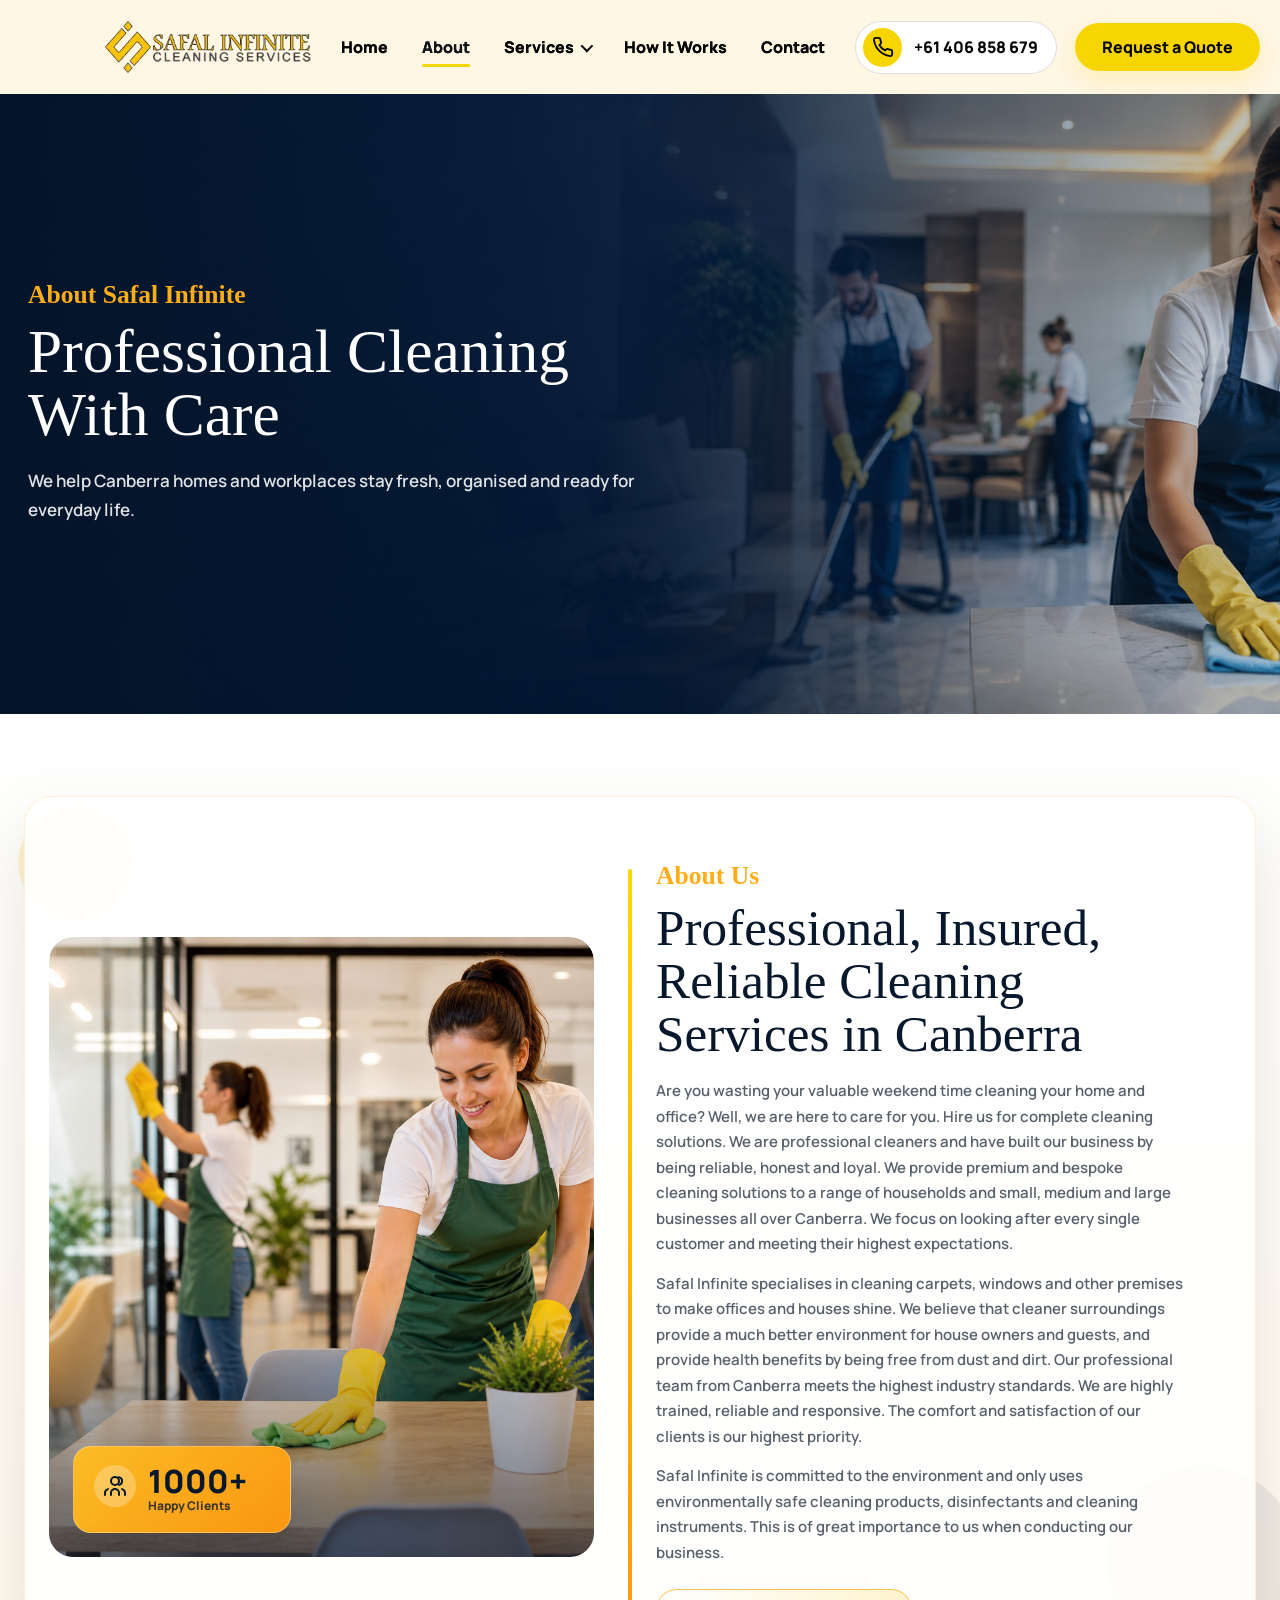
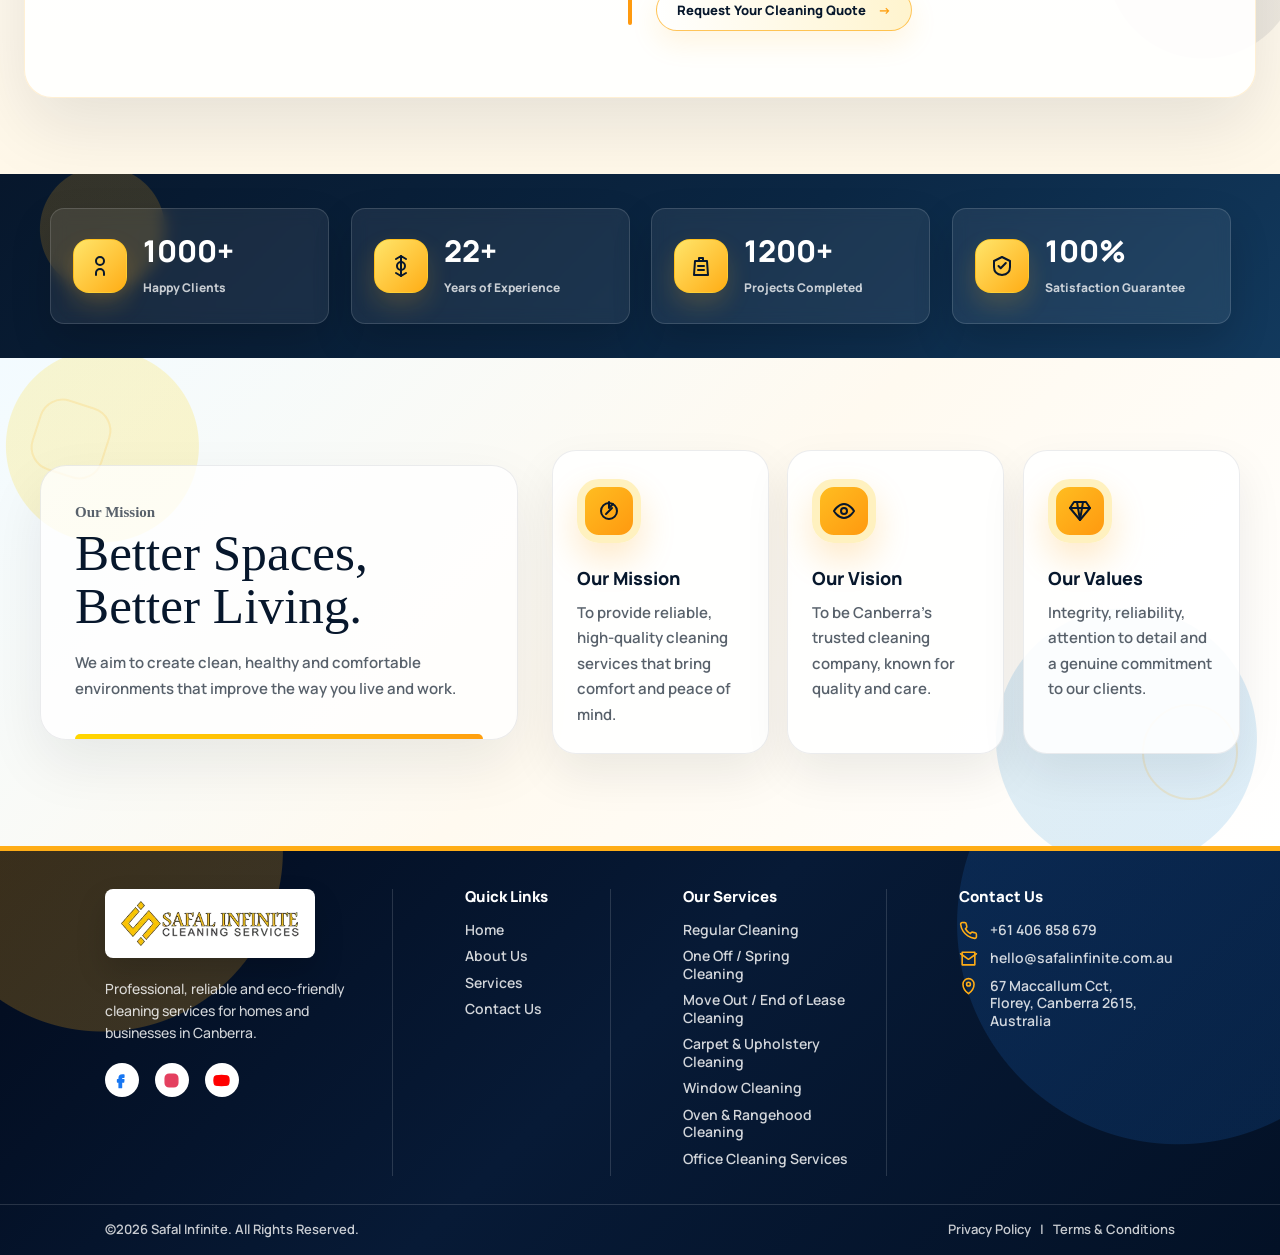
==== commit 3bccb32b: "website" ====
--- a/pages/about.html
+++ b/pages/about.html
@@ -31,7 +31,7 @@
             <a href="office-cleaning.html">Office Cleaning Services</a>
           </div>
         </div>
-        <a href="how-it-work.html">How Its Work</a>
+        <a href="how-it-work.html">How It Works</a>
         <a href="contact.html">Contact</a>
       </nav>
 
@@ -76,7 +76,7 @@
 
           <div class="about-story-copy">
             <p class="service-kicker">About Us</p>
-            <h2>Professional, Insured,<br />Reliable Cleaning Services Canberra</h2>
+            <h2>Professional, Insured,<br />Reliable Cleaning Services in Canberra</h2>
             <p>
               Are you wasting your valuable weekend time cleaning your home and
               office? Well, we are here to care for you. Hire us for complete
--- a/styles.css
+++ b/styles.css
@@ -3724,11 +3724,6 @@
   margin: -1px 0 0;
   padding: 76px max(28px, calc((100% - 1170px) / 2)) 44px;
   background:
-    radial-gradient(circle at 98.5% 64%, #ffad16 0 43px, transparent 44px),
-    radial-gradient(circle at 93% 100%, #ffad16 0 112px, transparent 113px),
-    radial-gradient(circle at 53% 104%, #ffad16 0 142px, transparent 143px),
-    radial-gradient(circle at 43% 103%, #ffad16 0 92px, transparent 93px),
-    radial-gradient(circle at 10.5% 103%, #ffad16 0 118px, transparent 119px),
     linear-gradient(135deg, transparent 0 47%, rgba(255, 255, 255, 0.15) 47.2% 62%, transparent 62.2%),
     linear-gradient(180deg, transparent 0 28%, rgba(18, 34, 45, 0.92) 28% 100%),
     #fff6df;
@@ -3740,21 +3735,13 @@
   position: absolute;
   inset: 28% 0 0;
   background:
-    linear-gradient(rgba(18, 34, 45, 0.88), rgba(18, 34, 45, 0.88)),
-    url("assets/testimonial-cleaner.png") center / cover;
+    linear-gradient(rgba(18, 34, 45, 0.86), rgba(18, 34, 45, 0.86)),
+    url("assets/contact.png") right center / contain no-repeat;
   opacity: 0.95;
 }
 
 .contact-booking::after {
-  content: "";
-  position: absolute;
-  right: 52%;
-  top: 155px;
-  width: 22px;
-  height: 22px;
-  border: 2px solid #ffad16;
-  border-radius: 50%;
-  background: #ffffff;
+  content: none;
 }
 
 .appointment-card {
--- a/pages/css/service.css
+++ b/pages/css/service.css
@@ -1455,7 +1455,7 @@
   background: linear-gradient(180deg, #f5dc04 0%, #fff4c9 54%, #fff8e7 100%);
   overflow: hidden;
   box-shadow: 0 20px 42px rgba(171, 112, 10, 0.13);
-  transition: box-shadow 0.28s ease, transform 0.28s ease;
+  transition: box-shadow 0.55s ease, transform 0.55s ease;
 }
 
 .service-page-card:hover {
@@ -1469,7 +1469,7 @@
   display: block;
   object-fit: cover;
   border-radius: 24px;
-  transition: transform 0.45s ease;
+  transition: transform 0.75s ease;
 }
 
 .service-page-card:hover img {
@@ -1542,14 +1542,14 @@
   inset: 0;
   background: linear-gradient(90deg, #ffad16 0%, #ffd600 100%);
   opacity: 0;
-  transition: opacity 0.24s ease;
+  transition: opacity 0.45s ease;
 }
 
 .services-page-grid article a span {
   position: relative;
   z-index: 1;
   color: #050505;
-  transition: transform 0.25s ease;
+  transition: transform 0.45s ease;
 }
 
 .services-page-grid article a svg {
@@ -1566,7 +1566,7 @@
   stroke-width: 2.8;
   stroke-linecap: round;
   stroke-linejoin: round;
-  transition: transform 0.24s ease, background 0.24s ease, box-shadow 0.24s ease;
+  transition: transform 0.45s ease, background 0.45s ease, box-shadow 0.45s ease;
 }
 
 .services-page-grid article a:hover {
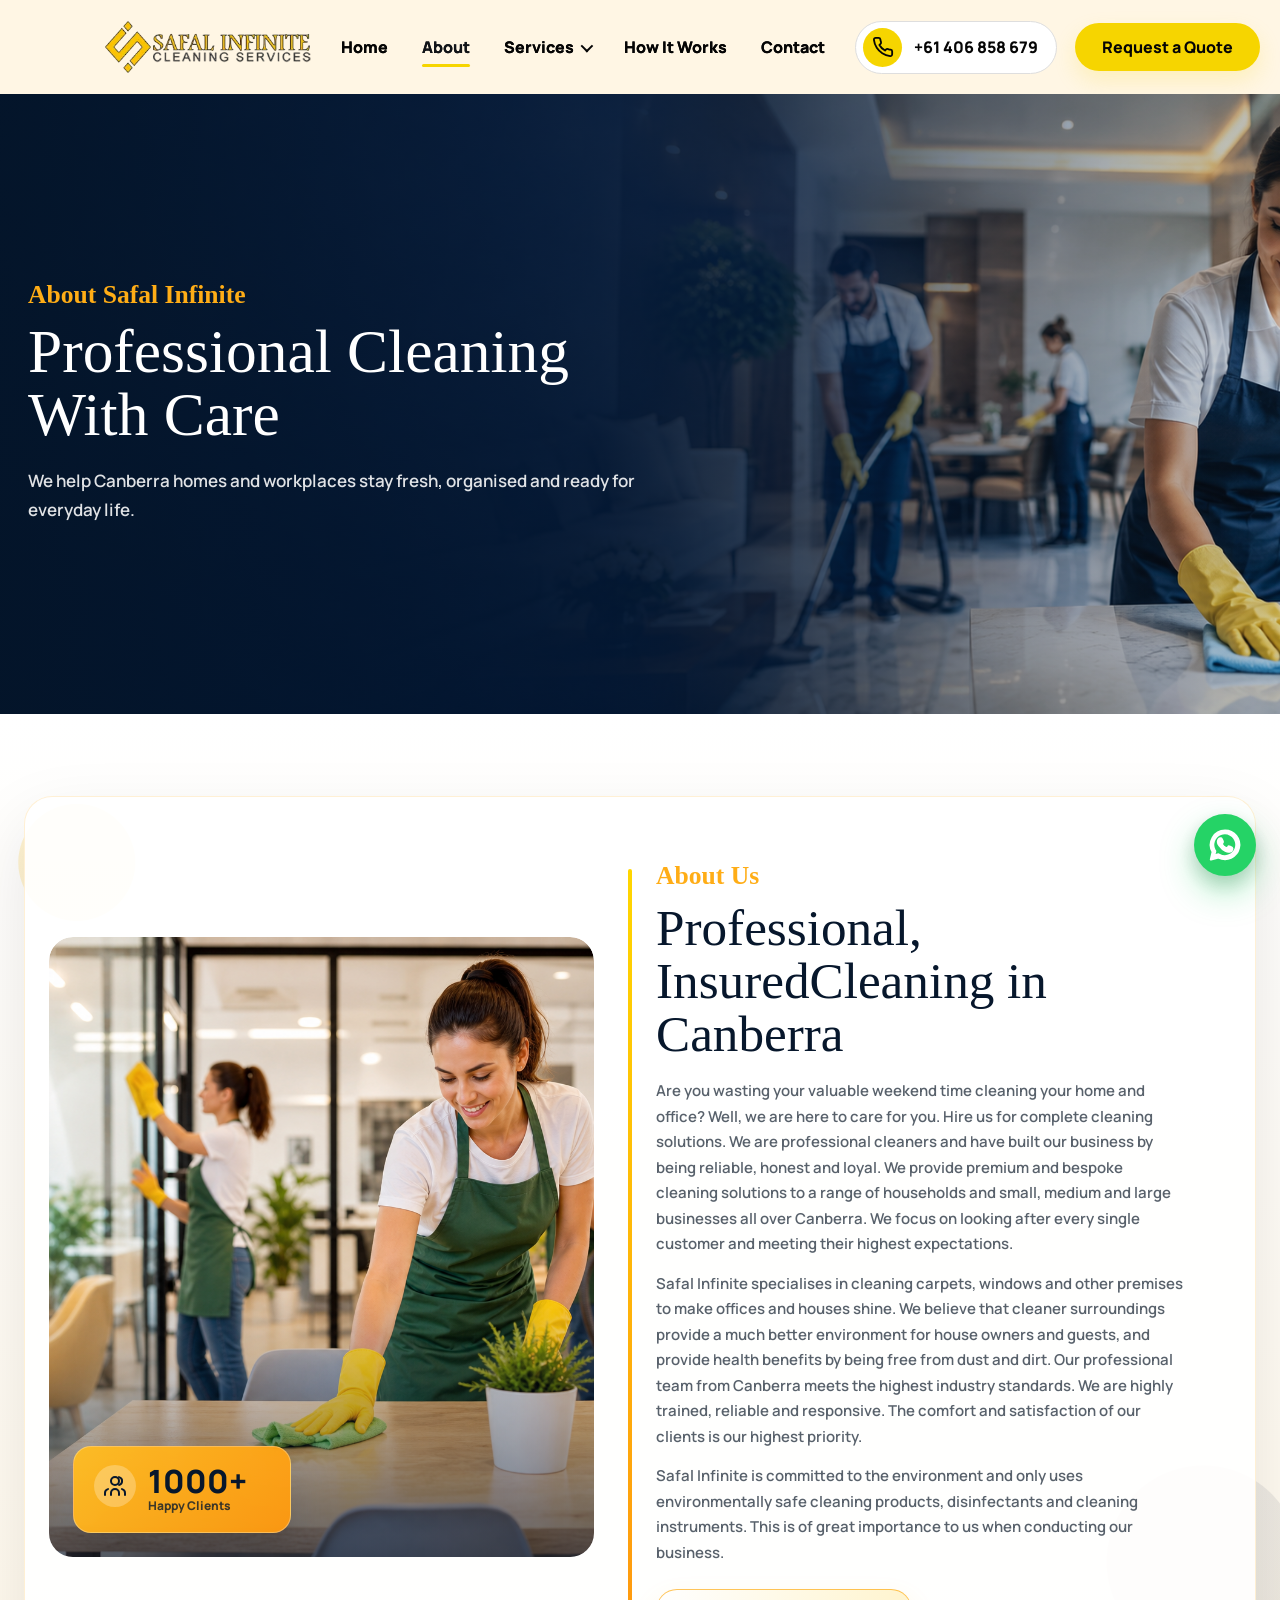
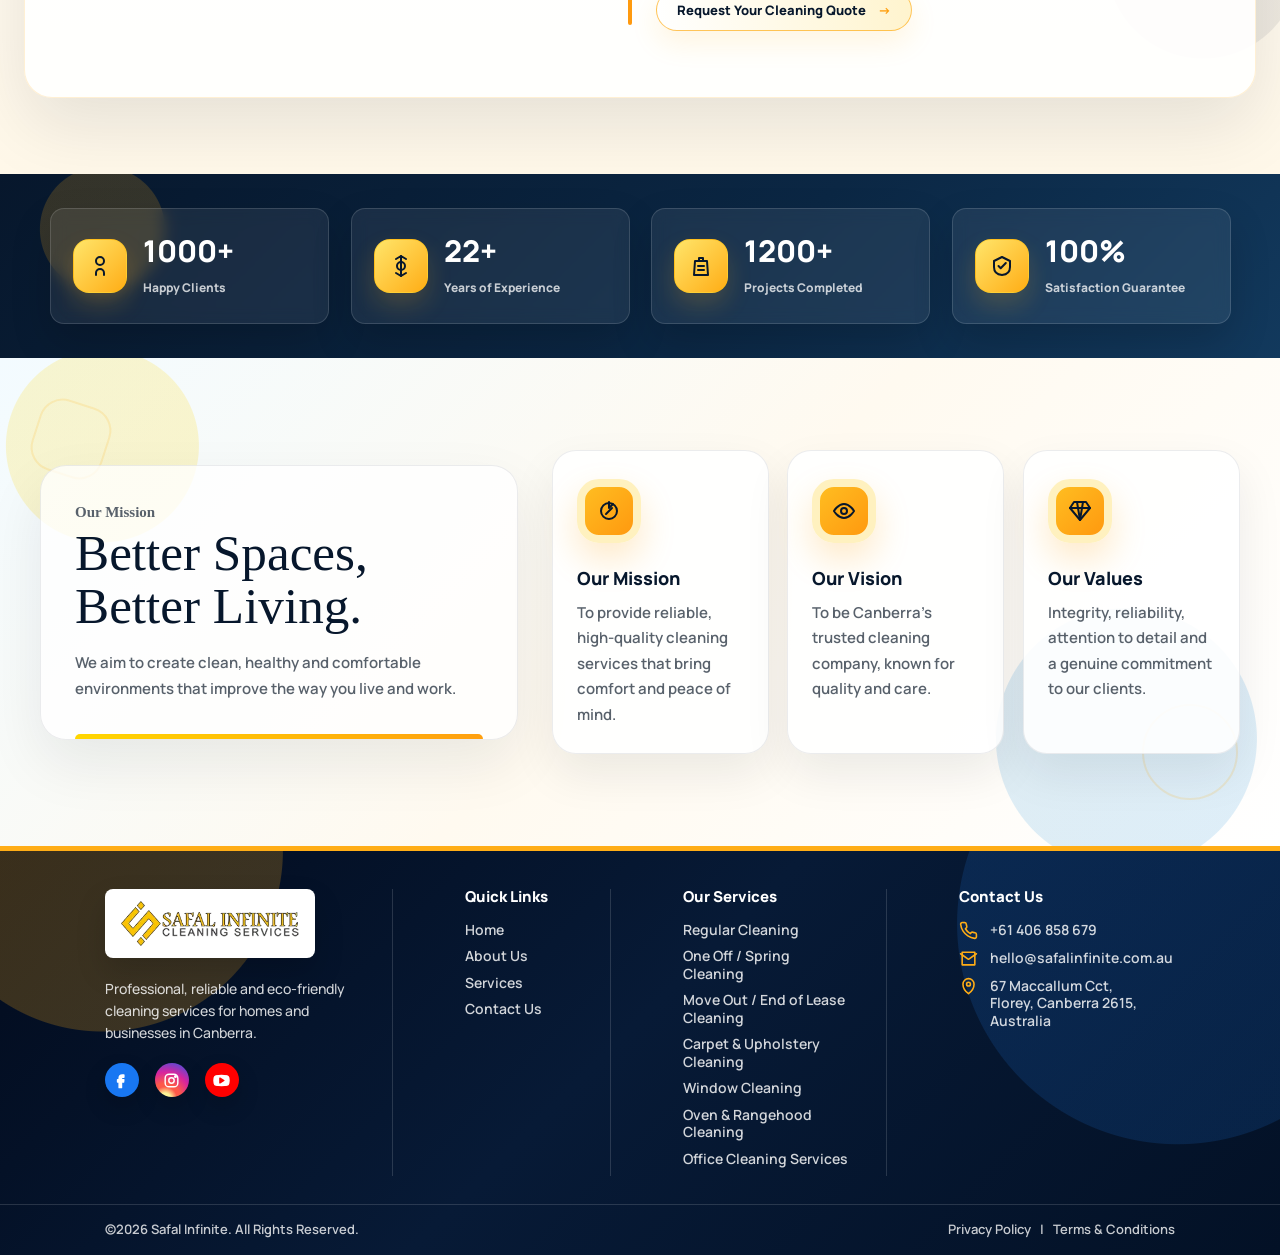
==== commit 70e37dd1: "website" ====
--- a/pages/about.html
+++ b/pages/about.html
@@ -76,7 +76,7 @@
 
           <div class="about-story-copy">
             <p class="service-kicker">About Us</p>
-            <h2>Professional, Insured,<br />Reliable Cleaning Services in Canberra</h2>
+            <h2><span>Professional, Insured</span><span>Cleaning in Canberra</span></h2>
             <p>
               Are you wasting your valuable weekend time cleaning your home and
               office? Well, we are here to care for you. Hire us for complete
--- a/styles.css
+++ b/styles.css
@@ -17,11 +17,17 @@
 
 html {
   scroll-behavior: smooth;
+  width: 100%;
+  max-width: 100%;
+  overflow-x: hidden;
 }
 
 body {
   margin: 0;
+  width: 100%;
+  max-width: 100%;
   min-height: 100vh;
+  overflow-x: hidden;
   background: #ffffff;
   color: var(--ink);
   font-family: "Manrope", Arial, sans-serif;
@@ -607,10 +613,20 @@
   .main-nav a {
     display: flex;
     align-items: center;
-    min-height: 46px;
-    padding: 12px 14px;
+    min-height: 44px;
+    padding: 10px 14px;
     border-radius: 10px;
     white-space: normal;
+  }
+
+  .main-nav > a,
+  .main-nav > .nav-dropdown {
+    margin: 0 0 6px;
+  }
+
+  .main-nav > a:last-child,
+  .main-nav > .nav-dropdown:last-child {
+    margin-bottom: 0;
   }
 
   .main-nav a::before {
@@ -628,6 +644,7 @@
     display: flex;
     flex-direction: column;
     align-items: stretch;
+    width: 100%;
     margin: 0;
     padding: 0;
   }
@@ -647,25 +664,52 @@
   .dropdown-menu {
     position: static;
     display: grid;
+    width: 100%;
     min-width: 0;
-    margin: 0 0 8px;
-    padding: 4px 0 4px 12px;
-    border: 0;
-    border-left: 3px solid #ffad16;
-    border-radius: 0;
+    max-height: 0;
+    margin: 0;
+    padding: 0;
+    border: 1px solid rgba(255, 173, 22, 0.18);
+    border-radius: 12px;
     background: #fffaf0;
     box-shadow: none;
+    opacity: 0;
+    visibility: hidden;
+    transform: none;
+    overflow: hidden;
+    pointer-events: none;
+    transition: max-height 0.24s ease, opacity 0.2s ease, visibility 0.2s ease, margin 0.2s ease, padding 0.2s ease;
+  }
+
+  .nav-dropdown.is-dropdown-open .dropdown-menu {
+    max-height: 520px;
+    margin: 6px 0 2px;
+    padding: 8px;
     opacity: 1;
     visibility: visible;
-    transform: none;
     pointer-events: auto;
   }
 
+  .nav-dropdown.is-dropdown-open .nav-dropdown-trigger::after {
+    transform: rotate(225deg) translate(-2px, -2px);
+  }
+
   .dropdown-menu a {
-    min-height: 40px;
-    padding: 10px 12px;
+    min-height: 38px;
+    width: 100%;
+    padding: 9px 12px;
+    border-radius: 9px;
     font-size: 13px;
     font-weight: 800;
+    white-space: normal;
+  }
+
+  .nav-dropdown:hover .dropdown-menu,
+  .nav-dropdown:focus-within .dropdown-menu,
+  .nav-dropdown.is-dropdown-open .dropdown-menu {
+    left: auto;
+    top: auto;
+    transform: none;
   }
 
   .header-actions {
@@ -1099,6 +1143,10 @@
   display: none;
 }
 
+.mobile-title {
+  display: none;
+}
+
 .service-card p {
   margin: 10px 0 0;
   color: #5f6067;
@@ -1264,9 +1312,16 @@
   }
 
   .service-strip {
-    width: calc(100% - 28px);
-    padding: 12px;
-    border-radius: 18px;
+    display: none;
+  }
+
+  .mobile-hero-marquee {
+    display: block;
+    margin-top: 0;
+  }
+
+  main > .marquee-strip:not(.mobile-hero-marquee) {
+    display: none;
   }
 
   .service-track {
@@ -1274,24 +1329,49 @@
   }
 
   .service-card {
-    grid-template-columns: 96px 1fr;
-    gap: 15px;
-    flex-basis: 290px;
-    min-height: 82px;
+    grid-template-columns: 102px minmax(0, 1fr);
+    align-items: center;
+    gap: 10px;
+    flex-basis: min(300px, calc(100vw - 56px));
+    min-height: 124px;
+    padding: 14px 16px 14px 12px;
+    border-radius: 16px;
   }
 
   .service-card img {
-    width: 96px;
-    height: 82px;
+    width: 102px;
+    height: 92px;
     border-radius: 12px;
   }
 
   .service-card > div {
-    min-height: 72px;
+    min-height: 92px;
+    min-width: 0;
+    justify-content: center;
+    text-align: left;
   }
 
   .service-card h2 {
-    font-size: 17px;
+    max-width: none;
+    margin-bottom: 8px;
+    font-size: 18px;
+    line-height: 1.05;
+    overflow-wrap: normal;
+    word-break: normal;
+  }
+
+  .service-card .desktop-title {
+    display: none;
+  }
+
+  .service-card .mobile-title {
+    display: inline;
+  }
+
+  .service-card p {
+    max-width: none;
+    font-size: 13px;
+    line-height: 1.25;
   }
 
   .slider-arrow,
@@ -1744,6 +1824,10 @@
   color: #050505;
 }
 
+.mobile-hero-marquee {
+  display: none;
+}
+
 .marquee-track {
   display: flex;
   width: max-content;
@@ -1807,6 +1891,10 @@
   letter-spacing: 0;
 }
 
+.services-intro h2 span {
+  display: block;
+}
+
 @media (max-width: 680px) {
   .services-intro {
     padding: 72px 20px 54px;
@@ -1817,7 +1905,11 @@
   }
 
   .services-intro h2 {
-    font-size: 42px;
+    font-size: clamp(31px, 8.7vw, 38px);
+  }
+
+  .services-intro h2 span {
+    white-space: nowrap;
   }
 }
 
@@ -2573,37 +2665,109 @@
 
 @media (max-width: 680px) {
   .before-after-section {
-    padding: 62px 18px;
+    display: flex;
+    flex-direction: column;
+    gap: 26px;
+    padding: 54px 16px 64px;
+    background:
+      radial-gradient(circle at 0 0, rgba(255, 173, 22, 0.2) 0 118px, transparent 119px),
+      radial-gradient(circle at 100% 100%, rgba(255, 214, 90, 0.18) 0 150px, transparent 151px),
+      linear-gradient(180deg, #fff6df 0%, #ffffff 100%);
+  }
+
+  .before-after-content {
+    order: -1;
+    width: 100%;
+    text-align: left;
+  }
+
+  .before-after-kicker {
+    margin-bottom: 12px;
+    font-size: 30px;
+  }
+
+  .before-after-content h2 {
+    max-width: 340px;
+    margin: 0 0 14px;
+    font-size: 34px;
+    line-height: 1.08;
+  }
+
+  .before-after-content h2 span {
+    display: block;
+  }
+
+  .before-after-content > p:not(.before-after-kicker) {
+    max-width: 320px;
+    margin: 0 0 24px;
+    font-size: 16px;
+    line-height: 1.55;
+    text-align: left;
+  }
+
+  .before-after-list {
+    gap: 11px;
+    width: min(330px, 100%);
+    margin: 0 0 24px;
+  }
+
+  .before-after-list li {
+    width: fit-content;
+    margin: 0;
+    min-height: 46px;
+    padding: 8px 18px 8px 9px;
+    font-size: 15px;
+    text-align: left;
+  }
+
+  .before-after-actions {
+    justify-content: center;
+  }
+
+  .before-after-visual {
+    width: 100%;
+    border: 6px solid #ffffff;
+    border-radius: 18px;
+    box-shadow: 0 18px 38px rgba(16, 24, 32, 0.12);
   }
 
   .before-after-visual img {
-    height: 360px;
+    height: 300px;
   }
 
   .compare-image,
   .compare-after-image img {
-    height: 360px;
+    height: 300px;
   }
 
   .compare-after-image img {
-    width: min(720px, calc(100vw - 36px));
+    width: calc(100vw - 44px);
   }
 
   .compare-label {
-    min-width: 82px;
+    top: 14px;
+    min-width: 76px;
     min-height: 34px;
-    font-size: 19px;
-    padding: 0 16px;
+    padding: 0 14px;
+    border-radius: 999px;
+    font-size: 16px;
+    font-weight: 800;
+    box-shadow: 0 10px 22px rgba(16, 24, 32, 0.12);
+  }
+
+  .compare-after {
+    left: 14px;
+  }
+
+  .compare-before {
+    right: 14px;
   }
 
   .compare-drag {
-    width: 68px;
-    height: 68px;
-    font-size: 15px;
-  }
-
-  .before-after-content h2 {
-    font-size: 42px;
+    width: 58px;
+    height: 58px;
+    font-size: 13px;
+    box-shadow: 0 12px 24px rgba(16, 24, 32, 0.16);
   }
 }
 
@@ -3011,24 +3175,73 @@
 }
 
 @media (max-width: 680px) {
+  .why-card-grid {
+    gap: 18px;
+  }
+
   .why-choose-section {
     padding: 70px 18px 104px;
   }
 
   .why-choose-section .why-kicker {
-    letter-spacing: 3px;
+    margin-bottom: 8px;
+    font-size: 28px;
+    letter-spacing: 0;
   }
 
   .why-choose-section .why-content h2 {
-    font-size: 38px;
+    font-size: clamp(28px, 7.4vw, 34px);
+    line-height: 1.05;
+    white-space: nowrap;
   }
 
   .why-card {
-    padding: 32px 28px 88px;
+    display: grid;
+    grid-template-columns: 56px minmax(0, 1fr);
+    align-items: center;
+    column-gap: 15px;
+    min-height: 0;
+    padding: 22px 18px;
+    border-radius: 16px;
+    box-shadow: 0 18px 34px rgba(0, 25, 47, 0.07);
   }
 
   .why-card-icon {
-    left: 28px;
+    position: static;
+    grid-row: 1 / span 2;
+    width: 58px;
+    height: 58px;
+    transform: none;
+    background: #fffaf0;
+    box-shadow: 0 10px 22px rgba(255, 173, 22, 0.12);
+  }
+
+  .why-card h3 {
+    margin: 0 0 6px;
+    font-size: clamp(17px, 4.85vw, 19px);
+    line-height: 1.08;
+    white-space: nowrap;
+    word-spacing: normal;
+  }
+
+  .why-card h3 br {
+    display: none;
+  }
+
+  .why-card p {
+    margin: 0;
+    font-size: 15px;
+    line-height: 1.45;
+  }
+
+  .why-card:hover,
+  .why-card:hover .why-card-icon,
+  .why-card:hover .why-card-icon svg {
+    transform: none;
+  }
+
+  .why-card::before {
+    display: none;
   }
 }
 
@@ -3269,26 +3482,104 @@
 
 @media (max-width: 760px) {
   .testimonial-section {
-    padding: 44px 18px 58px;
+    display: block;
+    padding: 54px 0 64px 16px;
+    overflow: hidden;
   }
 
   .testimonial-photo {
-    height: 430px;
+    display: none;
+  }
+
+  .testimonial-content {
+    width: 100%;
+    margin: 0;
+    overflow: visible;
+  }
+
+  .testimonial-kicker {
+    margin-bottom: 12px;
+    font-size: 30px;
   }
 
   .testimonial-content h2 {
-    margin-bottom: 34px;
-    font-size: 42px;
+    max-width: 330px;
+    margin: 0 0 28px;
+    font-size: 38px;
+    line-height: 1.08;
   }
 
   .testimonial-cards {
-    --testimonial-card-gap: 22px;
+    display: flex;
+    gap: 14px;
+    width: max-content;
+    padding-right: 16px;
+    overflow-x: visible;
+    overflow-y: hidden;
+    animation: testimonialMobileSlide 18s linear infinite;
+    scroll-snap-type: x mandatory;
+    scroll-padding: 0;
+    -webkit-overflow-scrolling: touch;
+  }
+
+  .testimonial-cards::-webkit-scrollbar {
+    height: 0;
   }
 
   .testimonial-card {
-    flex-basis: min(360px, calc(100vw - 56px));
+    flex: 0 0 min(286px, 76vw);
+    scroll-snap-align: start;
     min-height: auto;
-    padding: 34px 28px 30px;
+    padding: 26px 22px 24px;
+    border-radius: 14px;
+    box-shadow: 0 18px 42px rgba(7, 23, 44, 0.08);
+  }
+
+  .testimonial-card[aria-hidden="true"] {
+    display: block;
+  }
+
+  .testimonial-card::before {
+    top: 32px;
+    width: 88px;
+    height: 58px;
+    border-radius: 0 18px 18px 0;
+  }
+
+  .testimonial-card-top {
+    min-height: 66px;
+  }
+
+  .avatar {
+    width: 62px;
+    height: 62px;
+  }
+
+  .quote-mark {
+    right: 24px;
+    top: 28px;
+    width: 72px;
+    height: 72px;
+  }
+
+  .stars {
+    margin: 16px 0 18px;
+  }
+
+  .testimonial-card p {
+    min-height: auto;
+    margin-bottom: 22px;
+    font-size: 15px;
+    line-height: 1.6;
+  }
+
+  .testimonial-author {
+    padding-top: 20px;
+  }
+
+  .testimonial-author h3 {
+    font-size: 22px;
+    margin-bottom: 8px;
   }
 }
 
@@ -3311,6 +3602,28 @@
   84%,
   100% {
     transform: translateX(calc((var(--testimonial-card-width) + var(--testimonial-card-gap)) * -3));
+  }
+}
+
+@keyframes testimonialMobileSlide {
+  0%,
+  16% {
+    transform: translateX(0);
+  }
+
+  28%,
+  44% {
+    transform: translateX(calc((min(286px, 76vw) + 14px) * -1));
+  }
+
+  56%,
+  72% {
+    transform: translateX(calc((min(286px, 76vw) + 14px) * -2));
+  }
+
+  84%,
+  100% {
+    transform: translateX(calc((min(286px, 76vw) + 14px) * -3));
   }
 }
 
@@ -3901,9 +4214,8 @@
 
 @media (max-width: 760px) {
   .contact-booking {
-    padding: 44px 18px 360px;
+    padding: 36px 18px 28px;
     background:
-      radial-gradient(circle at 80% 100%, #ffad16 0 96px, transparent 97px),
       linear-gradient(180deg, transparent 0 12%, rgba(18, 34, 45, 0.92) 12% 100%),
       #fff6df;
   }
@@ -3921,10 +4233,7 @@
   }
 
   .appointment-cleaner {
-    right: 50%;
-    bottom: -14px;
-    width: min(360px, 86vw);
-    transform: translateX(50%);
+    display: none;
     animation: none;
   }
 }
@@ -3995,8 +4304,8 @@
   width: 34px;
   height: 34px;
   border-radius: 50%;
-  background: #ffffff;
   color: #ffffff;
+  box-shadow: 0 10px 22px rgba(0, 0, 0, 0.18);
 }
 
 .footer-social a svg {
@@ -4008,15 +4317,30 @@
 }
 
 .footer-social .facebook {
-  color: #1877f2;
+  background: #1877f2;
 }
 
 .footer-social .instagram {
-  color: #e4405f;
+  background:
+    radial-gradient(circle at 30% 105%, #fdf497 0 12%, #fdf497 13%, transparent 28%),
+    radial-gradient(circle at 30% 105%, #fd5949 0 36%, #d6249f 62%, #285aeb 100%);
 }
 
 .footer-social .youtube {
-  color: #ff0000;
+  background: #ff0000;
+}
+
+.footer-social .instagram svg {
+  fill: none;
+}
+
+.footer-social .youtube svg path:last-child {
+  fill: #ff0000;
+  stroke: #ff0000;
+}
+
+.footer-mobile-actions {
+  display: none;
 }
 
 .footer-column h2 {
@@ -4129,21 +4453,157 @@
 }
 
 @media (max-width: 620px) {
+  .site-footer {
+    padding: 18px 12px 0;
+  }
+
   .footer-main,
   .footer-bottom {
     width: 100%;
-    padding-left: 18px;
-    padding-right: 18px;
+    padding-left: 0;
+    padding-right: 0;
   }
 
   .footer-main {
     grid-template-columns: 1fr;
-    padding-top: 38px;
+    gap: 18px;
+    padding-top: 0;
+    padding-bottom: 18px;
+  }
+
+  .footer-brand,
+  .footer-column {
+    min-height: 0;
+    padding: 18px;
+    border: 1px solid rgba(255, 173, 22, 0.22);
+    border-radius: 14px;
+    background: rgba(255, 255, 255, 0.06);
+    box-shadow: 0 18px 40px rgba(0, 0, 0, 0.16);
+  }
+
+  .footer-brand {
+    display: grid;
+    justify-items: center;
+    text-align: center;
+  }
+
+  .footer-brand img {
+    width: min(230px, 74vw);
+    margin: 0 auto 16px;
+    padding: 10px 14px;
+  }
+
+  .footer-brand p {
+    max-width: 300px;
+    margin: 0 auto 16px;
+    font-size: 13px;
+    line-height: 1.65;
+  }
+
+  .footer-mobile-actions {
+    display: grid;
+    gap: 10px;
+    width: 100%;
+    margin: 0 0 16px;
+  }
+
+  .footer-mobile-actions a {
+    display: inline-flex;
+    align-items: center;
+    justify-content: center;
+    gap: 10px;
+    min-height: 46px;
+    border-radius: 8px;
+    color: #ffffff;
+    font-size: 14px;
+    font-weight: 900;
+    text-decoration: none;
+    box-shadow: 0 12px 24px rgba(0, 0, 0, 0.18);
+  }
+
+  .footer-mobile-actions svg {
+    width: 18px;
+    height: 18px;
+    fill: none;
+    stroke: currentColor;
+    stroke-width: 2.2;
+  }
+
+  .footer-call-action {
+    background: #ffad16;
+  }
+
+  .footer-whatsapp-action {
+    background: #123d73;
+  }
+
+  .footer-social {
+    justify-content: center;
+    gap: 12px;
+  }
+
+  .footer-social a {
+    width: 38px;
+    height: 38px;
+    background-clip: padding-box;
+    box-shadow: 0 12px 26px rgba(0, 0, 0, 0.22);
+  }
+
+  .footer-column h2 {
+    display: flex;
+    align-items: center;
+    gap: 10px;
+    margin: 0 0 14px;
+    padding-bottom: 12px;
+    border-bottom: 2px solid rgba(255, 173, 22, 0.72);
+    color: #ffad16;
+    font-family: "Times New Roman", Times, serif;
+    font-size: 20px;
+    line-height: 1;
+    font-weight: 700;
+  }
+
+  .footer-column h2::before {
+    content: "";
+    width: 26px;
+    height: 26px;
+    border-radius: 50%;
+    background:
+      url("data:image/svg+xml,%3Csvg width='26' height='26' viewBox='0 0 26 26' xmlns='http://www.w3.org/2000/svg'%3E%3Cpath d='m9 8 7 5-7 5Z' fill='%23fff'/%3E%3C/svg%3E") center / 14px 14px no-repeat,
+      #ffad16;
+    box-shadow: 0 8px 18px rgba(255, 173, 22, 0.26);
+  }
+
+  .footer-column a,
+  .footer-contact p {
+    gap: 10px;
+    margin-bottom: 11px;
+    font-size: 14px;
+    line-height: 1.35;
+  }
+
+  .footer-column[aria-label="Footer services"] {
+    grid-column: auto;
+  }
+
+  .footer-contact p br {
+    display: none;
   }
 
   .footer-bottom {
     flex-direction: column;
-    align-items: flex-start;
+    align-items: center;
+    justify-content: center;
+    gap: 12px;
+    margin: 0 -12px;
+    padding-top: 16px;
+    padding-bottom: 20px;
+    text-align: center;
+  }
+
+  .footer-bottom div {
+    justify-content: center;
+    flex-wrap: wrap;
   }
 }
 
@@ -4551,6 +5011,35 @@
   stroke-width: 2.2;
 }
 
+.floating-whatsapp {
+  position: fixed;
+  right: 24px;
+  bottom: 24px;
+  z-index: 950;
+  display: grid;
+  place-items: center;
+  width: 62px;
+  height: 62px;
+  border-radius: 50%;
+  background: #25d366;
+  color: #ffffff;
+  box-shadow: 0 16px 34px rgba(37, 211, 102, 0.36), 0 8px 18px rgba(0, 0, 0, 0.18);
+  transition: transform 0.22s ease, box-shadow 0.22s ease, background 0.22s ease;
+}
+
+.floating-whatsapp:hover,
+.floating-whatsapp:focus-visible {
+  transform: translateY(-4px) scale(1.04);
+  background: #1ebe5d;
+  box-shadow: 0 20px 42px rgba(37, 211, 102, 0.42), 0 10px 22px rgba(0, 0, 0, 0.22);
+}
+
+.floating-whatsapp svg {
+  width: 36px;
+  height: 36px;
+  fill: currentColor;
+}
+
 @media (max-width: 860px) {
   .quote-modal {
     padding: 14px;
@@ -4567,4 +5056,405 @@
   .quote-form {
     grid-template-columns: 1fr;
   }
-}
+
+  .floating-whatsapp {
+    right: 16px;
+    bottom: 16px;
+    width: 54px;
+    height: 54px;
+  }
+
+  .floating-whatsapp svg {
+    width: 32px;
+    height: 32px;
+  }
+}
+
+@media (max-width: 680px) {
+  .mobile-hero-marquee {
+    display: block;
+    margin: 0;
+    border-top: 0;
+    border-radius: 0;
+  }
+
+  main > .marquee-strip:not(.mobile-hero-marquee) {
+    display: none;
+  }
+
+  .quote-modal {
+    align-items: flex-start;
+    justify-content: center;
+    padding: 10px;
+    overflow-x: hidden;
+    overflow-y: auto;
+  }
+
+  .quote-modal-panel {
+    width: calc(100vw - 20px);
+    max-height: none;
+    margin: 0;
+    border-width: 1px;
+    border-radius: 18px;
+    overflow: hidden;
+    box-sizing: border-box;
+  }
+
+  .quote-modal-main {
+    width: 100%;
+    padding: 26px 16px 18px;
+    overflow: hidden;
+    box-sizing: border-box;
+  }
+
+  .quote-modal-close {
+    top: 14px;
+    right: 14px;
+    width: 34px;
+    height: 34px;
+    border: 1px solid rgba(7, 23, 44, 0.22);
+    background: rgba(255, 255, 255, 0.72);
+  }
+
+  .quote-modal-main h2 {
+    max-width: calc(100% - 52px);
+    margin: 0 52px 10px 0;
+    font-size: 34px;
+    line-height: 1.05;
+  }
+
+  .quote-modal-main > p {
+    max-width: 100%;
+    margin-bottom: 18px;
+    font-size: 14px;
+    line-height: 1.55;
+  }
+
+  .quote-form {
+    gap: 12px;
+  }
+
+  .quote-field {
+    min-height: 52px;
+    border-radius: 14px;
+    box-sizing: border-box;
+  }
+
+  .quote-field svg {
+    left: 10px;
+    top: 10px;
+    width: 32px;
+    height: 32px;
+    padding: 7px;
+    border-radius: 10px;
+  }
+
+  .quote-field input,
+  .quote-field select,
+  .quote-field textarea {
+    box-sizing: border-box;
+    min-height: 52px;
+    padding-left: 56px;
+    padding-right: 12px;
+    border-radius: 14px;
+    font-size: 13px;
+  }
+
+  .quote-field select {
+    background:
+      linear-gradient(45deg, transparent 50%, #07172c 50%) right 18px center / 6px 6px no-repeat,
+      linear-gradient(135deg, transparent 50%, #07172c 50%) right 14px center / 6px 6px no-repeat;
+    padding-right: 30px;
+  }
+
+  .quote-field textarea {
+    min-height: 96px;
+    padding-top: 17px;
+  }
+
+  .quote-submit {
+    min-height: 54px;
+    margin-top: 4px;
+    border-radius: 14px;
+  }
+
+  .quote-note {
+    font-size: 12px;
+  }
+}
+
+@media (max-width: 680px) {
+  body,
+  main,
+  .site-header,
+  .clean-banner,
+  .banner-visual,
+  .about-cleaning,
+  .services-intro,
+  .service-grid-section,
+  .booking-process,
+  .before-after-section,
+  .why-choose-section,
+  .testimonial-section,
+  .faq-section,
+  .contact-booking,
+  .site-footer {
+    max-width: 100%;
+    overflow-x: hidden;
+  }
+
+  .site-header {
+    overflow: visible;
+  }
+
+  .services-kicker,
+  .process-kicker,
+  .before-after-kicker,
+  .why-choose-section .why-kicker,
+  .testimonial-kicker,
+  .faq-kicker {
+    display: block;
+    margin: 0 auto 10px;
+    font-size: 28px;
+    line-height: 1;
+    letter-spacing: 0;
+    text-align: center;
+  }
+
+  .services-intro h2,
+  .booking-process h2,
+  .before-after-content h2,
+  .why-choose-section .why-content h2,
+  .testimonial-content h2,
+  .faq-copy h2 {
+    width: min(340px, 100%);
+    max-width: 340px;
+    margin-right: auto;
+    margin-left: auto;
+    font-size: 34px;
+    line-height: 1.12;
+    text-align: center;
+    white-space: normal;
+    text-wrap: balance;
+  }
+
+  .services-intro h2 span,
+  .before-after-content h2 span {
+    display: block;
+    white-space: normal;
+  }
+
+  .before-after-content > p:not(.before-after-kicker),
+  .before-after-list {
+    margin-right: auto;
+    margin-left: auto;
+  }
+
+  .before-after-content > p:not(.before-after-kicker) {
+    text-align: center;
+  }
+
+  .clean-banner {
+    padding-bottom: 20px;
+  }
+
+  .banner-visual::after {
+    background:
+      linear-gradient(180deg, rgba(0, 25, 47, 0.58) 0%, rgba(0, 25, 47, 0.42) 46%, rgba(0, 25, 47, 0.5) 72%, rgba(255, 255, 255, 0.92) 100%);
+  }
+
+  .banner-visual video {
+    height: 430px;
+    object-position: center;
+  }
+
+  .hero-video-content {
+    top: 214px;
+    width: min(330px, calc(100% - 34px));
+  }
+
+  .hero-video-content h1 {
+    max-width: 320px;
+    font-size: clamp(29px, 8.8vw, 35px);
+    line-height: 1.08;
+    letter-spacing: 0;
+  }
+
+  .hero-video-content h1 span {
+    display: block;
+  }
+
+  .hero-video-content p {
+    max-width: 306px;
+    margin-top: 14px;
+    font-size: 15px;
+    line-height: 1.45;
+    font-weight: 600;
+  }
+
+  .hero-video-content .quote-button {
+    min-width: 184px;
+    min-height: 48px;
+    margin-top: 18px;
+    border-radius: 999px;
+    font-size: 12px;
+  }
+
+  .faq-section {
+    padding: 58px 18px 112px;
+  }
+
+  .faq-copy {
+    width: 100%;
+    text-align: center;
+  }
+
+  .faq-copy h2 {
+    max-width: 330px;
+    margin-bottom: 20px;
+  }
+
+  .faq-copy > p:not(.faq-kicker) {
+    max-width: 325px;
+    margin: 0 auto 28px;
+    font-size: 16px;
+    line-height: 1.65;
+    text-align: center;
+  }
+
+  .faq-button {
+    width: min(230px, 100%);
+    margin: 0 auto;
+    min-height: 54px;
+    border-radius: 10px;
+  }
+
+  .about-cleaning {
+    display: block;
+    min-height: 0;
+    padding: 54px 18px 64px;
+    overflow: hidden;
+  }
+
+  .about-left {
+    width: 100%;
+    min-height: 0;
+    margin: 0 0 34px;
+  }
+
+  .about-left > img {
+    width: 100%;
+    height: 320px;
+    border-radius: 16px;
+    object-fit: cover;
+    object-position: center;
+  }
+
+  .experience-card {
+    position: relative;
+    right: auto;
+    bottom: auto;
+    width: calc(100% - 28px);
+    min-height: 104px;
+    margin: -54px auto 0;
+    padding: 22px 24px;
+    grid-template-columns: auto 1fr;
+    column-gap: 14px;
+    border-left-width: 0;
+    border-radius: 14px;
+    box-shadow: 0 18px 36px rgba(44, 94, 26, 0.2);
+  }
+
+  .experience-card strong {
+    font-size: 48px;
+  }
+
+  .experience-card sup {
+    font-size: 22px;
+  }
+
+  .experience-card span,
+  .experience-card small {
+    margin: 0;
+    font-size: 20px;
+    line-height: 1.05;
+  }
+
+  .about-content {
+    width: min(340px, 100%);
+    margin: 0 auto;
+    padding-top: 0;
+  }
+
+  .section-kicker {
+    margin-bottom: 10px;
+    font-size: 30px;
+  }
+
+  .about-content h2 {
+    max-width: 340px;
+    font-size: 34px;
+    line-height: 1.1;
+    white-space: normal;
+  }
+
+  .about-copy {
+    max-width: 100%;
+    margin: 26px 0 28px;
+    font-size: 16px;
+    line-height: 1.6;
+    overflow: visible;
+  }
+
+  .skill-row {
+    width: 100%;
+    margin-bottom: 14px;
+    padding: 16px 16px 18px;
+    border: 1px solid rgba(85, 157, 52, 0.16);
+    border-radius: 14px;
+    background: #ffffff;
+    box-shadow: 0 14px 30px rgba(0, 25, 47, 0.05);
+  }
+
+  .skill-item {
+    gap: 12px;
+    margin-bottom: 24px;
+  }
+
+  .skill-label {
+    font-size: 22px;
+    line-height: 1.2;
+  }
+
+  .skill-row > div {
+    align-items: center;
+    gap: 14px;
+    margin-bottom: 12px;
+    font-size: 18px;
+    line-height: 1.2;
+  }
+
+  .skill-row progress {
+    height: 8px;
+    border-radius: 999px;
+  }
+
+  .skill-row progress::-webkit-progress-bar {
+    border-radius: 999px;
+  }
+
+  .skill-row progress::-webkit-progress-value {
+    border-radius: 999px;
+  }
+
+  .skill-row progress::-moz-progress-bar {
+    border-radius: 999px;
+  }
+
+  .read-more-button {
+    width: 100%;
+    min-height: 58px;
+    margin-top: 12px;
+    border-radius: 12px;
+  }
+}
--- a/pages/css/service.css
+++ b/pages/css/service.css
@@ -1359,6 +1359,10 @@
   max-width: 900px;
   font-size: clamp(46px, 4.4vw, 72px);
   line-height: 1.05;
+}
+
+.service-page-hero h1 span {
+  display: inline;
 }
 
 .service-page-hero p:not(.service-kicker) {
@@ -1821,6 +1825,10 @@
   line-height: 1.05;
 }
 
+.service-cta h2 span {
+  display: inline;
+}
+
 .service-cta p:not(.service-kicker) {
   margin: 14px 0 0;
   color: #4f5963;
@@ -1899,6 +1907,31 @@
   .about-values-grid article {
     min-height: auto;
     padding: 24px;
+  }
+
+  .about-values-grid article {
+    display: grid;
+    grid-template-columns: 64px 1fr;
+    align-items: center;
+    column-gap: 16px;
+    row-gap: 12px;
+  }
+
+  .about-values-grid span {
+    grid-column: 1;
+    grid-row: 1;
+    margin: 0;
+  }
+
+  .about-values-grid h3 {
+    grid-column: 2;
+    grid-row: 1;
+    margin: 0;
+    font-size: 20px;
+  }
+
+  .about-values-grid p {
+    grid-column: 1 / -1;
   }
 
   .page-content-grid,
@@ -1975,6 +2008,13 @@
     padding: 64px 20px;
   }
 
+  .inner-page-hero h1 {
+    max-width: 100%;
+    font-size: clamp(34px, 10vw, 42px);
+    line-height: 1.04;
+    white-space: normal;
+  }
+
   .page-content-band {
     padding: 64px 18px;
   }
@@ -2009,6 +2049,16 @@
   .about-story-copy {
     padding: 26px 4px 8px;
   }
+
+  .about-story-copy h2 span {
+    display: block;
+  }
+
+  .about-story-copy h2 {
+    max-width: 340px;
+    font-size: 34px;
+    line-height: 1.08;
+   }
 
   .about-story-copy::before {
     width: 72px;
@@ -2057,16 +2107,159 @@
 
   .service-detail-section {
     width: calc(100% - 36px);
-    margin: 64px auto;
+    gap: 26px;
+    margin: 46px auto 58px;
   }
 
   .page-image,
   .service-detail-section img {
     min-height: 300px;
+    border-radius: 18px;
+  }
+
+  .service-detail-copy {
+    padding: 4px 2px 0;
+  }
+
+  .service-detail-copy h2 {
+    margin-bottom: 14px;
+    font-size: 34px;
+    line-height: 1.08;
+  }
+
+  .service-detail-copy p {
+    margin-bottom: 18px;
+    font-size: 15px;
+    line-height: 1.62;
+    font-weight: 600;
+  }
+
+  .feature-list {
+    gap: 12px;
+    margin-top: 22px;
+  }
+
+  .feature-list li {
+    align-items: flex-start;
+    gap: 10px;
+    font-size: 15px;
+    line-height: 1.35;
+  }
+
+  .feature-list li::before {
+    width: 24px;
+    height: 24px;
+    background-size: 15px 15px, auto;
+  }
+
+  .detail-actions {
+    display: grid;
+    grid-template-columns: 1fr 1fr;
+    gap: 10px;
+    margin-top: 28px;
+  }
+
+  .detail-actions a {
+    min-height: 48px;
+    padding: 0 14px;
+    font-size: 13px;
+    text-align: center;
+  }
+
+  .service-detail-extras {
+    padding: 58px 18px 66px;
+  }
+
+  .service-extra-head {
+    margin-bottom: 28px;
+  }
+
+  .service-extra-head .service-kicker {
+    font-size: 28px;
+  }
+
+  .service-extra-head h2 {
+    max-width: 330px;
+    margin: 0 auto;
+    font-size: 34px;
+    line-height: 1.08;
+  }
+
+  .service-extra-grid {
+    grid-template-columns: 1fr;
+    gap: 16px;
+    width: min(360px, 100%);
+  }
+
+  .service-extra-grid article {
+    display: grid;
+    grid-template-columns: auto 1fr;
+    column-gap: 14px;
+    align-items: center;
+    min-height: auto;
+    padding: 24px 22px;
+    border-radius: 18px;
+    text-align: left;
+  }
+
+  .service-extra-grid span {
+    width: 58px;
+    height: 58px;
+    margin-bottom: 0;
+    border-width: 7px;
+    border-radius: 18px;
+  }
+
+  .service-extra-grid h3 {
+    margin: 0;
+    font-size: 19px;
+  }
+
+  .service-extra-grid p {
+    grid-column: 1 / -1;
+    margin-top: 14px;
+    font-size: 15px;
+    line-height: 1.55;
+  }
+
+  .service-mini-cta {
+    display: grid;
+    gap: 18px;
+    width: min(360px, 100%);
+    margin-top: 22px;
+    padding: 28px 24px;
+    border-radius: 22px;
+    text-align: center;
+  }
+
+  .service-mini-cta strong {
+    margin-bottom: 8px;
+    font-size: 30px;
+    line-height: 1.08;
+  }
+
+  .service-mini-cta p {
+    max-width: 260px;
+    margin: 0 auto;
+    font-size: 15px;
+    line-height: 1.5;
+  }
+
+  .service-mini-cta a {
+    width: 100%;
+    min-height: 52px;
+    margin: 0;
+    border-radius: 999px;
   }
 
   .service-page-hero h1 {
-    font-size: 44px;
+    max-width: 340px;
+    font-size: 40px;
+    line-height: 1.08;
+  }
+
+  .service-page-hero h1 span {
+    display: block;
   }
 
   .services-page-grid,
@@ -2111,6 +2304,46 @@
     padding: 64px 18px;
   }
 
+  .work-benefit-grid {
+    gap: 16px;
+  }
+
+  .work-benefit-grid article {
+    display: grid;
+    grid-template-columns: auto 1fr;
+    column-gap: 14px;
+    align-items: center;
+    min-height: auto;
+    padding: 24px 22px;
+    border-radius: 8px;
+  }
+
+  .work-benefit-grid span {
+    width: 58px;
+    height: 58px;
+    margin: 0;
+  }
+
+  .work-benefit-grid h3 {
+    max-width: none;
+    margin: 0;
+    font-size: 20px;
+  }
+
+  .work-benefit-grid p {
+    grid-column: 1 / -1;
+    max-width: none;
+    margin-top: 14px;
+    font-size: 15px;
+    line-height: 1.55;
+  }
+
+  .work-benefit-grid article::after {
+    font-size: 54px;
+    right: 16px;
+    bottom: 10px;
+  }
+
   .work-detail-section {
     padding: 64px 18px;
   }
@@ -2191,19 +2424,135 @@
 
   .service-cta {
     min-height: auto;
-    padding: 240px 26px 34px;
+    width: calc(100% - 24px);
+    margin-bottom: 58px;
+    padding: 222px 24px 28px;
+    border-radius: 22px;
+    text-align: left;
   }
 
   .service-cta::after {
+    display: block;
     top: 18px;
     right: 18px;
     left: 18px;
     bottom: auto;
     width: auto;
-    height: 190px;
+    height: 176px;
+    border-width: 6px;
+    border-radius: 18px;
+    background:
+      linear-gradient(180deg, rgba(255, 255, 255, 0.04), rgba(255, 173, 22, 0.08)),
+      url("../../assets/service-regular-cleaning.png") center / cover no-repeat;
+  }
+
+  .service-cta .service-kicker {
+    align-items: center;
+    max-width: 240px;
+    margin-bottom: 16px;
+    font-size: 12px;
+    line-height: 1.2;
+  }
+
+  .service-cta .service-kicker::before {
+    flex: 0 0 34px;
+  }
+
+  .service-cta h2 {
+    max-width: 310px;
+    font-size: 33px;
+    line-height: 1.04;
+  }
+
+  .service-cta h2 span {
+    display: block;
+  }
+
+  .service-cta p:not(.service-kicker) {
+    max-width: 280px;
+    margin-top: 18px;
+    font-size: 15px;
+    line-height: 1.5;
   }
 
   .service-cta a {
     width: 100%;
-  }
-}
+    min-height: 54px;
+    margin-top: 24px;
+    padding: 0 18px;
+    font-size: 13px;
+  }
+}
+
+@media (max-width: 390px) {
+  .detail-actions {
+    grid-template-columns: 1fr;
+  }
+}
+
+.work-cta {
+  display: grid;
+  grid-template-columns: 1fr auto;
+  align-items: center;
+  justify-items: stretch;
+  gap: 28px;
+  width: min(1120px, calc(100% - 72px));
+  min-height: auto;
+  margin: 18px auto 86px;
+  padding: 28px 30px;
+  border-radius: 22px;
+  background: #07172c;
+  color: #ffffff;
+  text-align: left;
+  box-shadow: 0 26px 58px rgba(7, 23, 44, 0.22);
+}
+
+.work-cta h2 {
+  max-width: 340px;
+  margin: 0;
+  color: #ffffff;
+  font-family: "Times New Roman", Times, serif;
+  font-size: clamp(28px, 3vw, 34px);
+  line-height: 1.08;
+  font-weight: 700;
+}
+
+.work-cta p {
+  max-width: 520px;
+  margin: 8px 0 0;
+  color: rgba(255, 255, 255, 0.78);
+  font-size: 15px;
+  line-height: 1.45;
+  font-weight: 800;
+}
+
+.work-cta .quote-button {
+  width: auto;
+  min-width: 170px;
+  min-height: 52px;
+  margin-top: 0;
+  border-radius: 999px;
+  background: linear-gradient(90deg, #ffbd21, #ff990f);
+  color: #050505;
+  box-shadow: 0 14px 28px rgba(255, 159, 14, 0.24);
+}
+
+@media (max-width: 620px) {
+  .work-cta {
+    grid-template-columns: 1fr;
+    justify-items: center;
+    width: min(430px, calc(100% - 36px));
+    padding: 28px 24px;
+    text-align: center;
+  }
+
+  .work-cta p {
+    max-width: 320px;
+    margin: 16px auto 0;
+  }
+
+  .work-cta .quote-button {
+    width: min(300px, 100%);
+    margin-top: 20px;
+  }
+}
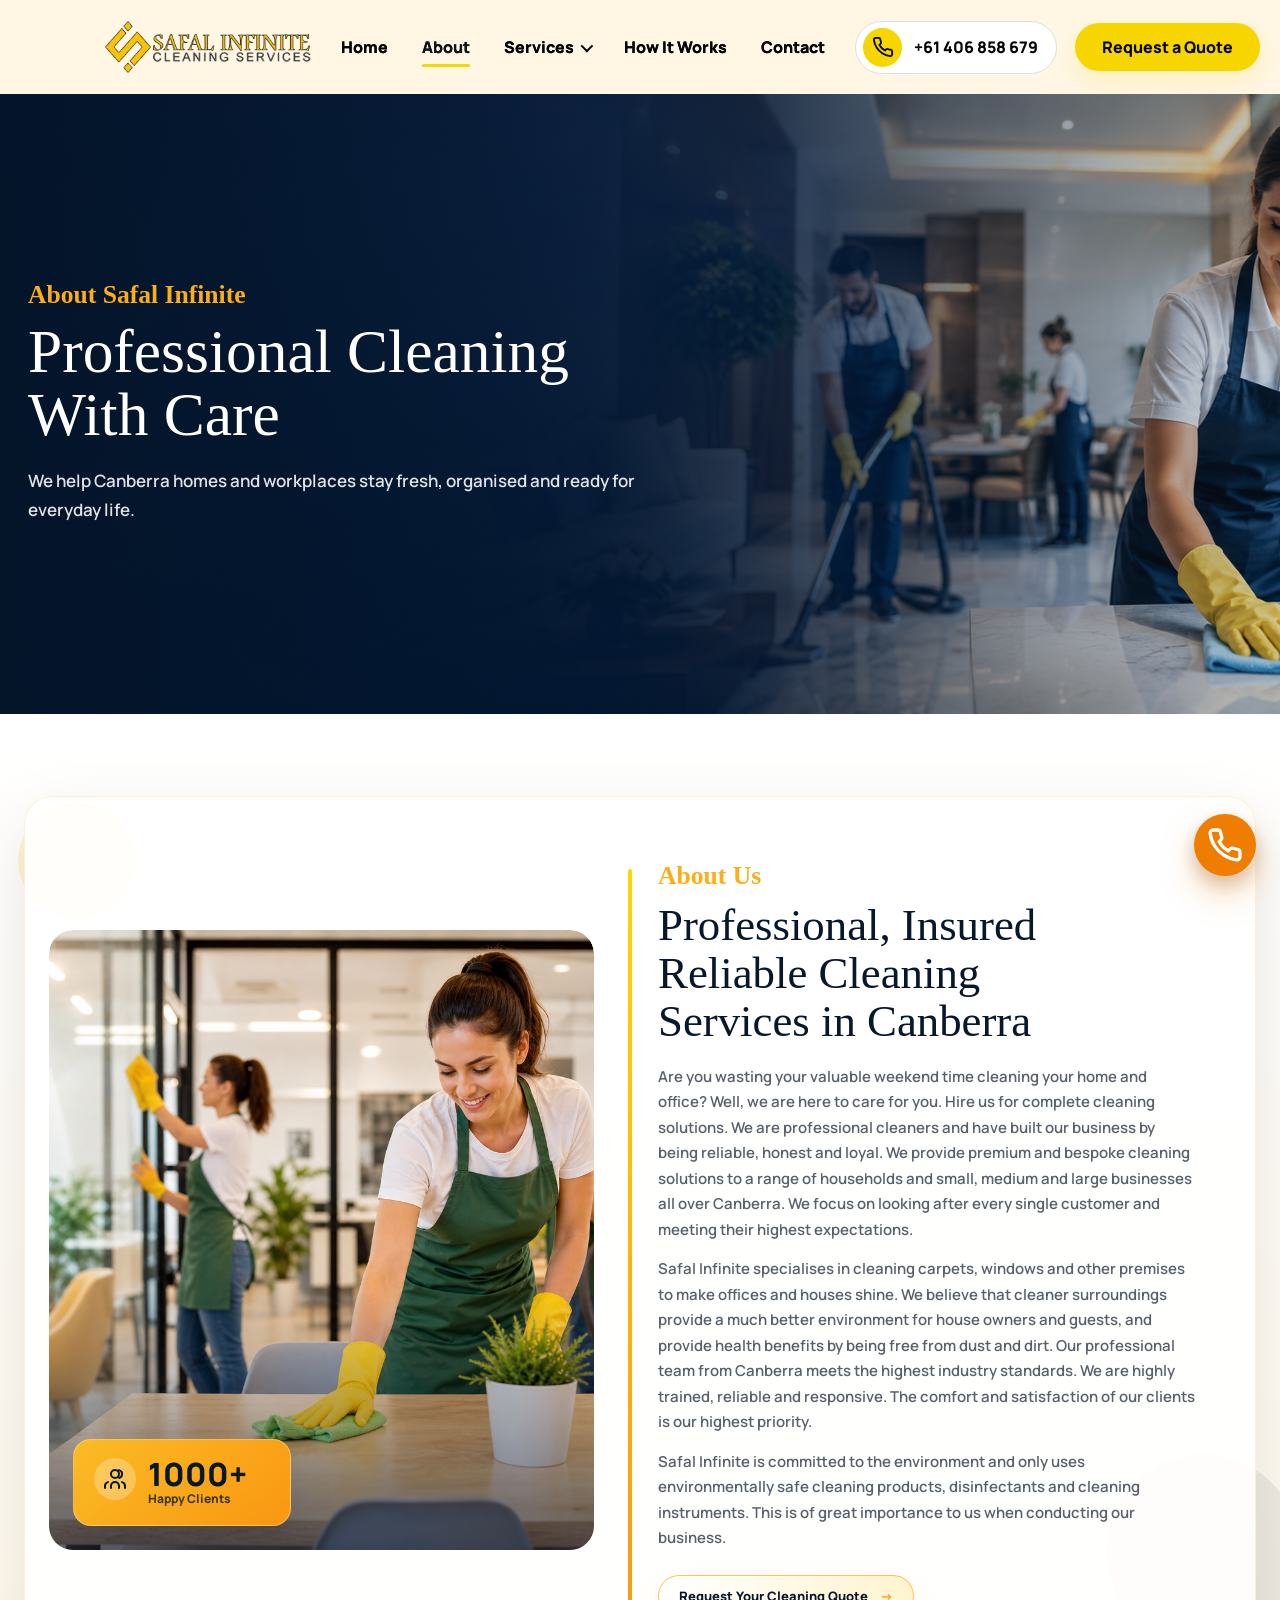
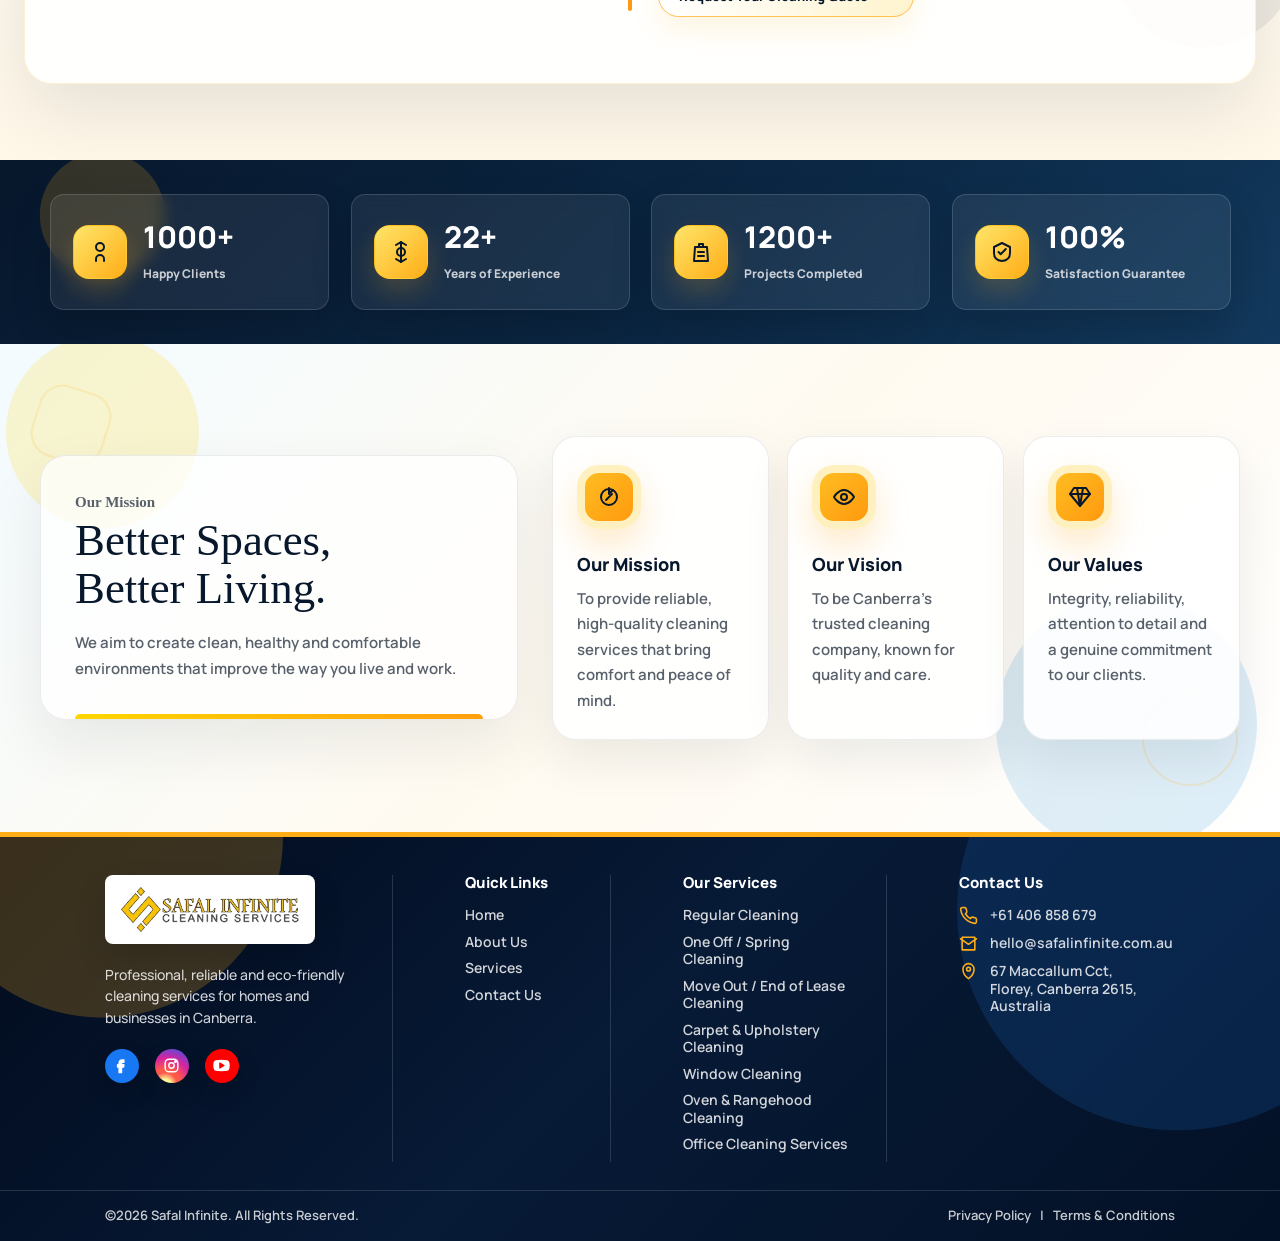
==== commit 87302de9: "website" ====
--- a/pages/about.html
+++ b/pages/about.html
@@ -76,7 +76,7 @@
 
           <div class="about-story-copy">
             <p class="service-kicker">About Us</p>
-            <h2><span>Professional, Insured</span><span>Cleaning in Canberra</span></h2>
+            <h2><span>Professional, Insured</span><span>Reliable Cleaning Services in Canberra</span></h2>
             <p>
               Are you wasting your valuable weekend time cleaning your home and
               office? Well, we are here to care for you. Hire us for complete
--- a/styles.css
+++ b/styles.css
@@ -5011,7 +5011,7 @@
   stroke-width: 2.2;
 }
 
-.floating-whatsapp {
+.floating-call {
   position: fixed;
   right: 24px;
   bottom: 24px;
@@ -5021,23 +5021,27 @@
   width: 62px;
   height: 62px;
   border-radius: 50%;
-  background: #25d366;
+  background: #ef7d00;
   color: #ffffff;
-  box-shadow: 0 16px 34px rgba(37, 211, 102, 0.36), 0 8px 18px rgba(0, 0, 0, 0.18);
+  box-shadow: 0 16px 34px rgba(239, 125, 0, 0.34), 0 8px 18px rgba(0, 0, 0, 0.18);
   transition: transform 0.22s ease, box-shadow 0.22s ease, background 0.22s ease;
 }
 
-.floating-whatsapp:hover,
-.floating-whatsapp:focus-visible {
+.floating-call:hover,
+.floating-call:focus-visible {
   transform: translateY(-4px) scale(1.04);
-  background: #1ebe5d;
-  box-shadow: 0 20px 42px rgba(37, 211, 102, 0.42), 0 10px 22px rgba(0, 0, 0, 0.22);
-}
-
-.floating-whatsapp svg {
+  background: #d96f00;
+  box-shadow: 0 20px 42px rgba(239, 125, 0, 0.42), 0 10px 22px rgba(0, 0, 0, 0.22);
+}
+
+.floating-call svg {
   width: 36px;
   height: 36px;
-  fill: currentColor;
+  fill: none;
+  stroke: currentColor;
+  stroke-width: 2.2;
+  stroke-linecap: round;
+  stroke-linejoin: round;
 }
 
 @media (max-width: 860px) {
@@ -5057,14 +5061,14 @@
     grid-template-columns: 1fr;
   }
 
-  .floating-whatsapp {
+  .floating-call {
     right: 16px;
     bottom: 16px;
     width: 54px;
     height: 54px;
   }
 
-  .floating-whatsapp svg {
+  .floating-call svg {
     width: 32px;
     height: 32px;
   }
--- a/pages/css/service.css
+++ b/pages/css/service.css
@@ -228,15 +228,22 @@
   margin: 0 0 18px;
   color: #07172c;
   font-family: "Times New Roman", Times, serif;
-  font-size: clamp(36px, 4vw, 58px);
-  line-height: 1.04;
+  font-size: clamp(34px, 3.5vw, 54px);
+  line-height: 1.08;
   font-weight: 400;
   letter-spacing: 0;
+  overflow-wrap: normal;
+  text-wrap: balance;
+}
+
+.about-story-copy h2 span {
+  display: block;
 }
 
 .about-story-copy {
   position: relative;
-  padding: 42px 44px 42px 28px;
+  min-width: 0;
+  padding: 42px 34px 42px 30px;
   border: 0;
   border-radius: 0;
   background: transparent;
@@ -1866,6 +1873,7 @@
   }
 
   .about-story-wrap {
+    gap: 28px;
     padding: 20px;
   }
 
@@ -1875,7 +1883,7 @@
   }
 
   .about-story-copy {
-    padding: 28px 12px 18px;
+    padding: 30px 12px 18px;
   }
 
   .about-story-copy::before {
@@ -2025,7 +2033,7 @@
   }
 
   .about-story-wrap {
-    gap: 40px;
+    gap: 28px;
   }
 
   .about-story-media,
@@ -2043,22 +2051,17 @@
   .about-story-copy h2,
   .about-team-head h2,
   .about-mission-copy h2 {
-    font-size: 42px;
+    font-size: clamp(31px, 8.8vw, 40px);
+    line-height: 1.12;
   }
 
   .about-story-copy {
     padding: 26px 4px 8px;
   }
 
-  .about-story-copy h2 span {
-    display: block;
-  }
-
   .about-story-copy h2 {
-    max-width: 340px;
-    font-size: 34px;
-    line-height: 1.08;
-   }
+    max-width: 100%;
+  }
 
   .about-story-copy::before {
     width: 72px;
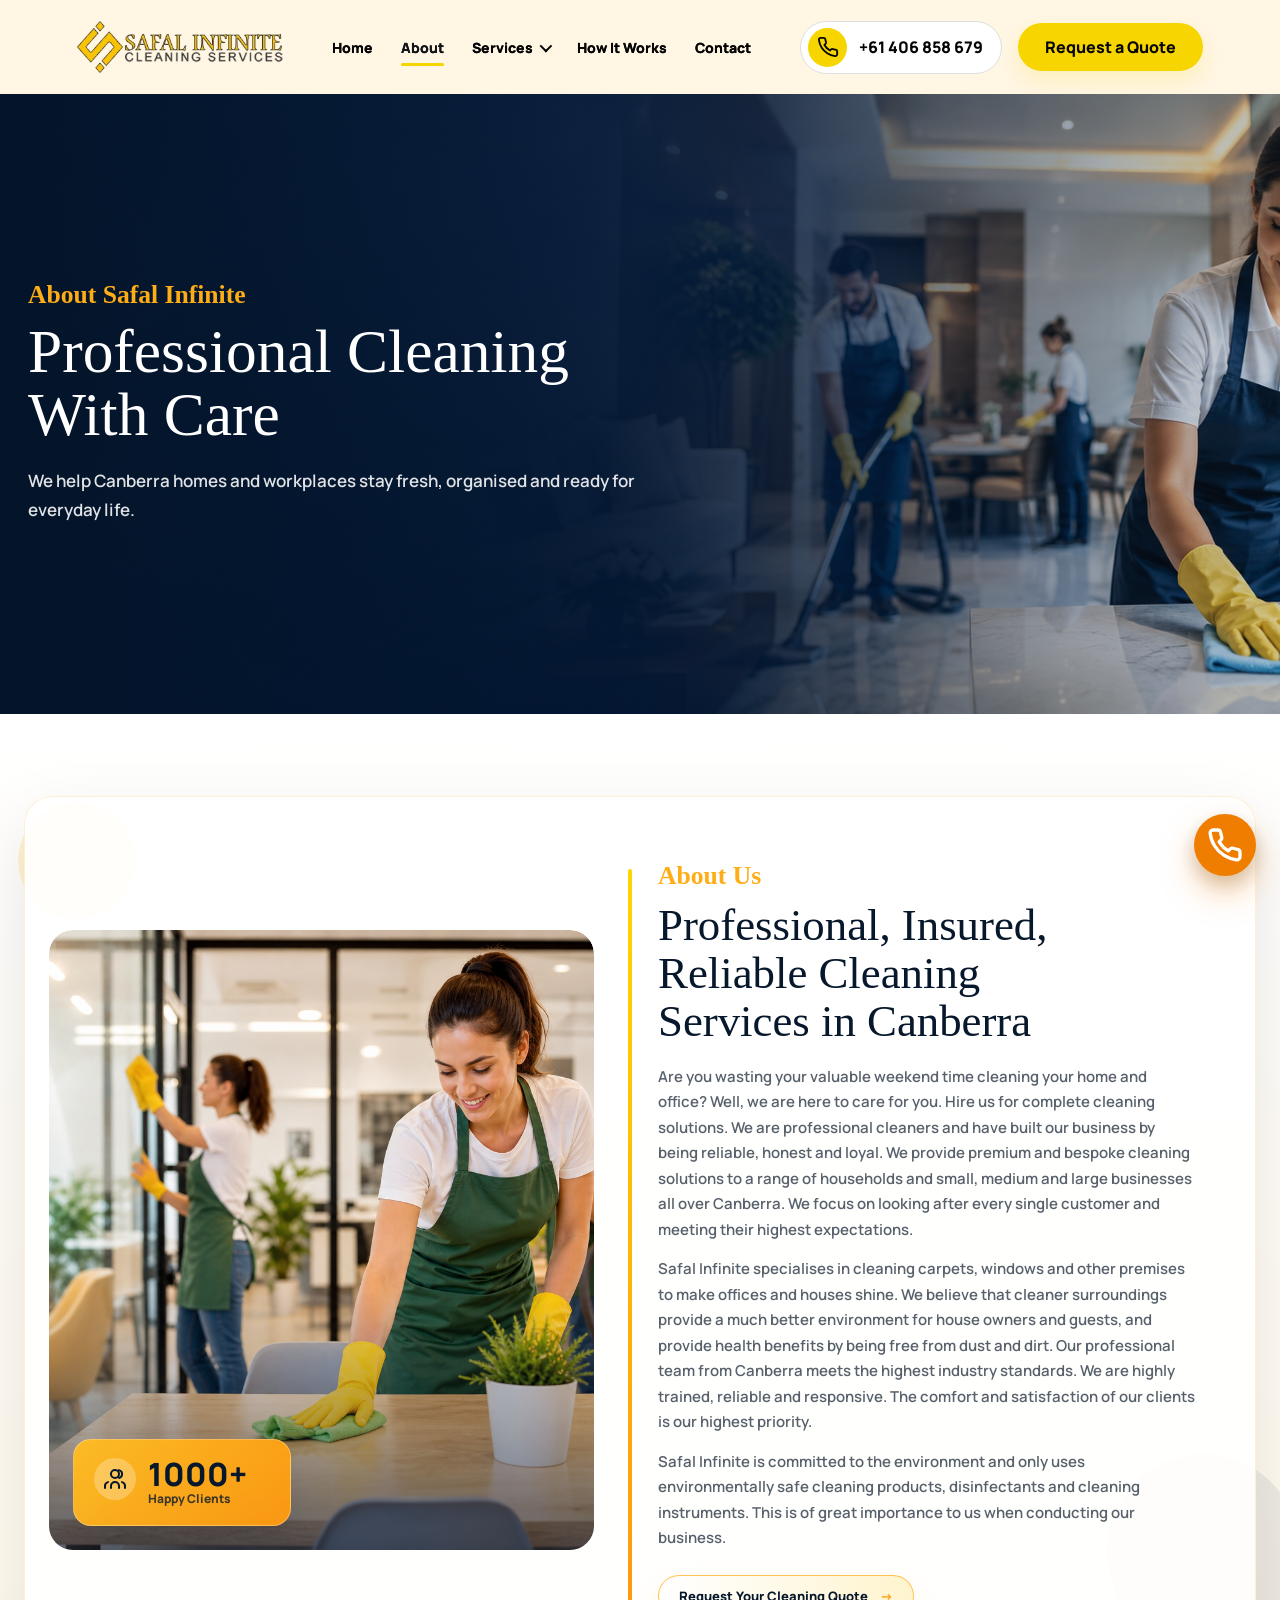
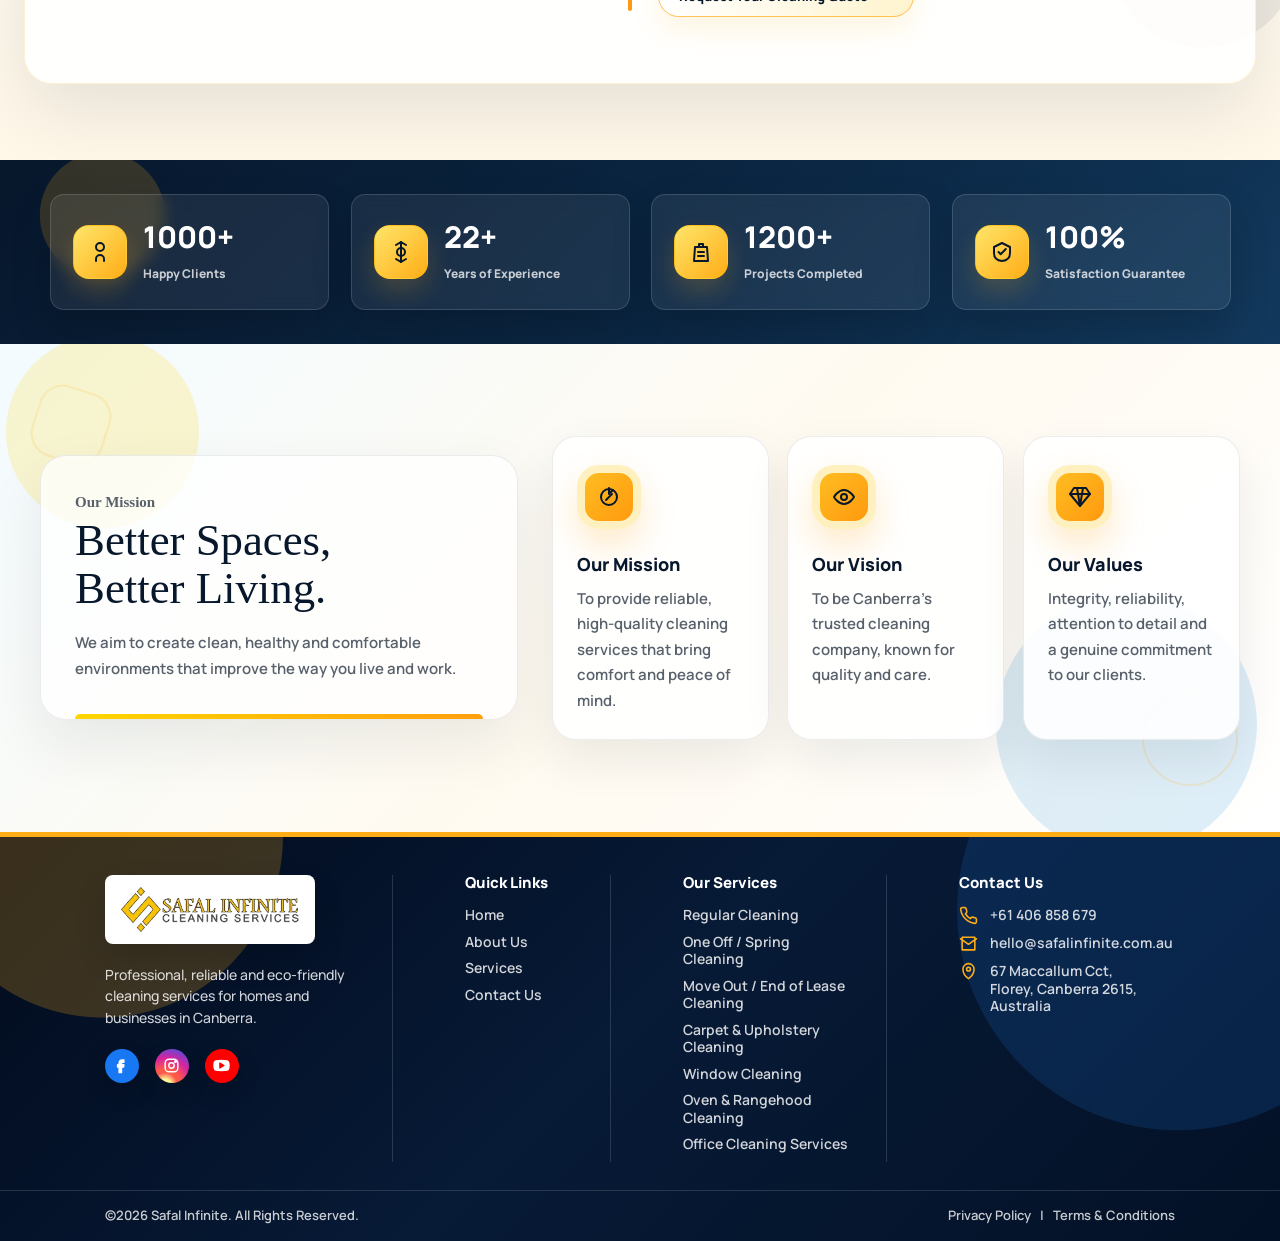
==== commit f92db35a: "website" ====
--- a/pages/about.html
+++ b/pages/about.html
@@ -76,7 +76,7 @@
 
           <div class="about-story-copy">
             <p class="service-kicker">About Us</p>
-            <h2><span>Professional, Insured</span><span>Reliable Cleaning Services in Canberra</span></h2>
+            <h2><span>Professional, Insured,</span><span>Reliable Cleaning Services in Canberra</span></h2>
             <p>
               Are you wasting your valuable weekend time cleaning your home and
               office? Well, we are here to care for you. Hire us for complete
--- a/styles.css
+++ b/styles.css
@@ -42,11 +42,11 @@
   display: flex;
   align-items: center;
   justify-content: space-between;
-  gap: 30px;
+  gap: clamp(14px, 2.1vw, 30px);
   width: 100%;
   height: 94px;
   margin: 0;
-  padding: 0 8.2%;
+  padding: 0 clamp(20px, 6vw, 8.2%);
 }
 
 .brand {
@@ -87,10 +87,14 @@
   display: flex;
   align-items: center;
   justify-content: center;
-  gap: 34px;
+  gap: clamp(16px, 2.2vw, 34px);
   flex: 1 1 auto;
-  font-size: 16px;
+  font-size: clamp(14px, 1.05vw, 16px);
   font-weight: 900;
+}
+
+.main-nav .mobile-nav-quote {
+  display: none;
 }
 
 .main-nav a {
@@ -221,7 +225,7 @@
 .header-actions {
   display: flex;
   align-items: center;
-  gap: 18px;
+  gap: clamp(10px, 1.25vw, 18px);
   flex: 0 0 auto;
 }
 
@@ -540,7 +544,7 @@
   .site-header {
     flex-wrap: wrap;
     height: auto;
-    padding: 24px 24px 18px;
+    padding: 20px 24px 16px;
   }
 
   .main-nav {
@@ -554,6 +558,182 @@
   .hero-card {
     width: min(610px, calc(100% - 70px));
     margin-left: 36px;
+  }
+}
+
+@media (max-width: 1080px) {
+  .site-header {
+    position: relative;
+    z-index: 50;
+    flex-wrap: nowrap;
+    height: 78px;
+    gap: 14px;
+    padding: 12px 20px;
+    background: #ffffff;
+    box-shadow: 0 10px 26px rgba(9, 20, 34, 0.08);
+    overflow: visible;
+  }
+
+  .brand img {
+    max-height: 48px;
+  }
+
+  .mobile-menu-toggle {
+    display: inline-flex;
+    width: 46px;
+    min-width: 46px;
+    height: 46px;
+    min-height: 46px;
+    margin-left: auto;
+    padding: 0;
+    border-radius: 50%;
+  }
+
+  .main-nav {
+    position: absolute;
+    left: 18px;
+    right: 18px;
+    top: calc(100% + 10px);
+    z-index: 55;
+    display: flex;
+    flex-direction: column;
+    align-items: stretch;
+    gap: 0;
+    width: auto;
+    max-height: calc(100vh - 112px);
+    max-height: calc(100dvh - 112px);
+    padding: 10px;
+    border: 1px solid rgba(255, 173, 22, 0.18);
+    border-radius: 14px;
+    background: #ffffff;
+    box-shadow: 0 24px 54px rgba(9, 20, 34, 0.18);
+    opacity: 0;
+    visibility: hidden;
+    transform: translateY(-8px);
+    overflow: auto;
+    transition: opacity 0.22s ease, visibility 0.22s ease, transform 0.22s ease;
+    pointer-events: none;
+  }
+
+  .site-header.is-menu-open .main-nav {
+    opacity: 1;
+    visibility: visible;
+    transform: translateY(0);
+    pointer-events: auto;
+  }
+
+  .main-nav a {
+    display: flex;
+    align-items: center;
+    min-height: 44px;
+    padding: 10px 14px;
+    border-radius: 10px;
+    white-space: normal;
+  }
+
+  .main-nav > a,
+  .main-nav > .nav-dropdown {
+    margin: 0 0 6px;
+  }
+
+  .main-nav > a:last-child,
+  .main-nav > .nav-dropdown:last-child {
+    margin-bottom: 0;
+  }
+
+  .main-nav a::before {
+    display: none;
+  }
+
+  .main-nav a:hover,
+  .main-nav a:focus-visible,
+  .main-nav .active {
+    background: #fff3ce;
+    color: #ff8a00;
+  }
+
+  .nav-dropdown {
+    display: flex;
+    flex-direction: column;
+    align-items: stretch;
+    width: 100%;
+    margin: 0 0 6px;
+    padding: 0;
+  }
+
+  .nav-dropdown::after {
+    display: none;
+  }
+
+  .nav-dropdown-trigger {
+    justify-content: space-between;
+  }
+
+  .nav-dropdown-trigger::after {
+    transform: rotate(45deg);
+  }
+
+  .dropdown-menu {
+    position: static;
+    display: grid;
+    width: 100%;
+    min-width: 0;
+    max-height: 0;
+    margin: 0;
+    padding: 0;
+    border: 1px solid rgba(255, 173, 22, 0.18);
+    border-radius: 12px;
+    background: #fffaf0;
+    box-shadow: none;
+    opacity: 0;
+    visibility: hidden;
+    transform: none;
+    overflow: hidden;
+    pointer-events: none;
+    transition: max-height 0.24s ease, opacity 0.2s ease, visibility 0.2s ease, margin 0.2s ease, padding 0.2s ease;
+  }
+
+  .nav-dropdown.is-dropdown-open .dropdown-menu {
+    max-height: 520px;
+    margin: 6px 0 2px;
+    padding: 8px;
+    opacity: 1;
+    visibility: visible;
+    pointer-events: auto;
+  }
+
+  .nav-dropdown.is-dropdown-open .nav-dropdown-trigger::after {
+    transform: rotate(225deg) translate(-2px, -2px);
+  }
+
+  .dropdown-menu a {
+    min-height: 38px;
+    width: 100%;
+    padding: 9px 12px;
+    border-radius: 9px;
+    font-size: 13px;
+    font-weight: 800;
+    white-space: normal;
+  }
+
+  .nav-dropdown:hover .dropdown-menu,
+  .nav-dropdown:focus-within .dropdown-menu,
+  .nav-dropdown.is-dropdown-open .dropdown-menu {
+    left: auto;
+    top: auto;
+    transform: none;
+  }
+
+  .header-actions {
+    display: none;
+  }
+
+  .main-nav .mobile-nav-quote {
+    display: flex;
+    width: 100%;
+    min-height: 46px;
+    margin-top: 4px;
+    border-radius: 10px;
   }
 }
 
@@ -1081,7 +1261,22 @@
   border-radius: 18px;
   background: #ffffff;
   box-shadow: inset 0 0 0 1px rgba(63, 148, 71, 0.1), 0 10px 24px rgba(24, 40, 28, 0.06);
+  color: inherit;
+  text-decoration: none;
+  cursor: pointer;
   overflow: hidden;
+  transition: transform 0.25s ease, box-shadow 0.25s ease;
+}
+
+.service-card:hover,
+.service-card:focus-visible {
+  transform: translateY(-3px);
+  box-shadow: inset 0 0 0 1px rgba(63, 148, 71, 0.16), 0 16px 30px rgba(24, 40, 28, 0.1);
+}
+
+.service-card:focus-visible {
+  outline: 3px solid rgba(47, 139, 59, 0.35);
+  outline-offset: 4px;
 }
 
 .service-card img {
@@ -1816,6 +2011,7 @@
 }
 
 .marquee-strip {
+  display: none;
   width: 100%;
   overflow: hidden;
   border-top: 20px solid #ffad16;
@@ -4671,9 +4867,11 @@
   display: none;
   align-items: center;
   justify-content: center;
-  padding: 24px;
+  padding: 16px;
   background: rgba(7, 23, 44, 0.72);
   backdrop-filter: blur(7px);
+  box-sizing: border-box;
+  overflow: auto;
 }
 
 .quote-modal.is-open {
@@ -4683,25 +4881,31 @@
 .quote-modal-panel {
   position: relative;
   display: grid;
-  grid-template-columns: minmax(280px, 0.78fr) minmax(420px, 1.22fr);
-  width: min(1080px, 100%);
-  max-height: calc(100vh - 48px);
+  grid-template-columns: minmax(270px, 0.76fr) minmax(0, 1.24fr);
+  width: min(1040px, calc(100vw - 32px));
+  max-height: min(760px, calc(100vh - 32px));
+  max-height: min(760px, calc(100dvh - 32px));
+  min-height: 0;
   border: 2px solid #ffad16;
   border-radius: 24px;
   background: #fffaf0;
   box-shadow: 0 30px 90px rgba(0, 0, 0, 0.34);
   overflow: hidden;
+  box-sizing: border-box;
 }
 
 .quote-modal-side {
   position: relative;
+  display: flex;
+  flex-direction: column;
+  min-height: 0;
   padding: 30px 26px;
   background:
     radial-gradient(circle at 16% 12%, rgba(255, 213, 0, 0.2), transparent 27%),
     radial-gradient(circle at 88% 64%, rgba(255, 173, 22, 0.14), transparent 28%),
     linear-gradient(160deg, #07172c 0%, #0b2139 54%, #06111f 100%);
   color: #ffffff;
-  overflow: hidden;
+  overflow: hidden auto;
 }
 
 .quote-modal-side::before {
@@ -4723,6 +4927,7 @@
 .quote-modal-logo {
   display: grid;
   place-items: center;
+  flex: 0 0 auto;
   width: 170px;
   height: 92px;
   margin: 0 auto 22px;
@@ -4739,12 +4944,14 @@
 }
 
 .quote-modal-photo {
+  flex: 0 0 auto;
   width: 100%;
   height: 192px;
   margin: 0 0 24px;
   border: 5px solid rgba(255, 255, 255, 0.92);
   border-radius: 20px;
   object-fit: cover;
+  object-position: center 28%;
   box-shadow: 0 20px 42px rgba(0, 0, 0, 0.24);
 }
 
@@ -4816,8 +5023,10 @@
 
 .quote-modal-main {
   position: relative;
+  min-height: 0;
   padding: 38px 34px 34px;
   overflow-y: auto;
+  box-sizing: border-box;
 }
 
 .quote-modal-close {
@@ -5044,6 +5253,98 @@
   stroke-linejoin: round;
 }
 
+@media (max-width: 1180px), (max-height: 820px) {
+  .quote-modal-panel {
+    grid-template-columns: minmax(300px, 0.85fr) minmax(0, 1.15fr);
+    width: min(980px, calc(100vw - 28px));
+    max-height: calc(100vh - 28px);
+    max-height: calc(100dvh - 28px);
+    border-radius: 22px;
+  }
+
+  .quote-modal-side {
+    padding: 18px 18px;
+  }
+
+  .quote-modal-logo {
+    width: 136px;
+    height: 66px;
+    margin-bottom: 12px;
+    border-radius: 14px;
+  }
+
+  .quote-modal-logo img {
+    max-width: 112px;
+    max-height: 48px;
+  }
+
+  .quote-modal-photo {
+    height: 138px;
+    margin-bottom: 12px;
+    border-width: 4px;
+    border-radius: 16px;
+  }
+
+  .quote-modal-side small {
+    font-size: 11px;
+  }
+
+  .quote-modal-side h2 {
+    margin: 10px 0 12px;
+    font-size: 25px;
+  }
+
+  .quote-contact-card {
+    grid-template-columns: 38px 1fr;
+    gap: 10px;
+    margin-top: 8px;
+    padding: 9px;
+  }
+
+  .quote-contact-card span {
+    width: 38px;
+    height: 38px;
+  }
+
+  .quote-contact-card a,
+  .quote-contact-card p {
+    font-size: 12px;
+    overflow-wrap: anywhere;
+  }
+
+  .quote-modal-main {
+    padding: 28px 26px 24px;
+  }
+
+  .quote-modal-main h2 {
+    font-size: clamp(34px, 4vw, 46px);
+  }
+
+  .quote-modal-main > p {
+    margin-bottom: 18px;
+    font-size: 14px;
+  }
+
+  .quote-form {
+    gap: 12px;
+  }
+
+  .quote-field,
+  .quote-field input,
+  .quote-field select {
+    min-height: 54px;
+  }
+
+  .quote-field textarea {
+    min-height: 104px;
+  }
+
+  .quote-submit {
+    min-height: 54px;
+    margin-top: 4px;
+  }
+}
+
 @media (max-width: 860px) {
   .quote-modal {
     padding: 14px;
@@ -5096,6 +5397,7 @@
 
   .quote-modal-panel {
     width: calc(100vw - 20px);
+    height: auto;
     max-height: none;
     margin: 0;
     border-width: 1px;
--- a/pages/css/service.css
+++ b/pages/css/service.css
@@ -1369,7 +1369,7 @@
 }
 
 .service-page-hero h1 span {
-  display: inline;
+  display: block;
 }
 
 .service-page-hero p:not(.service-kicker) {
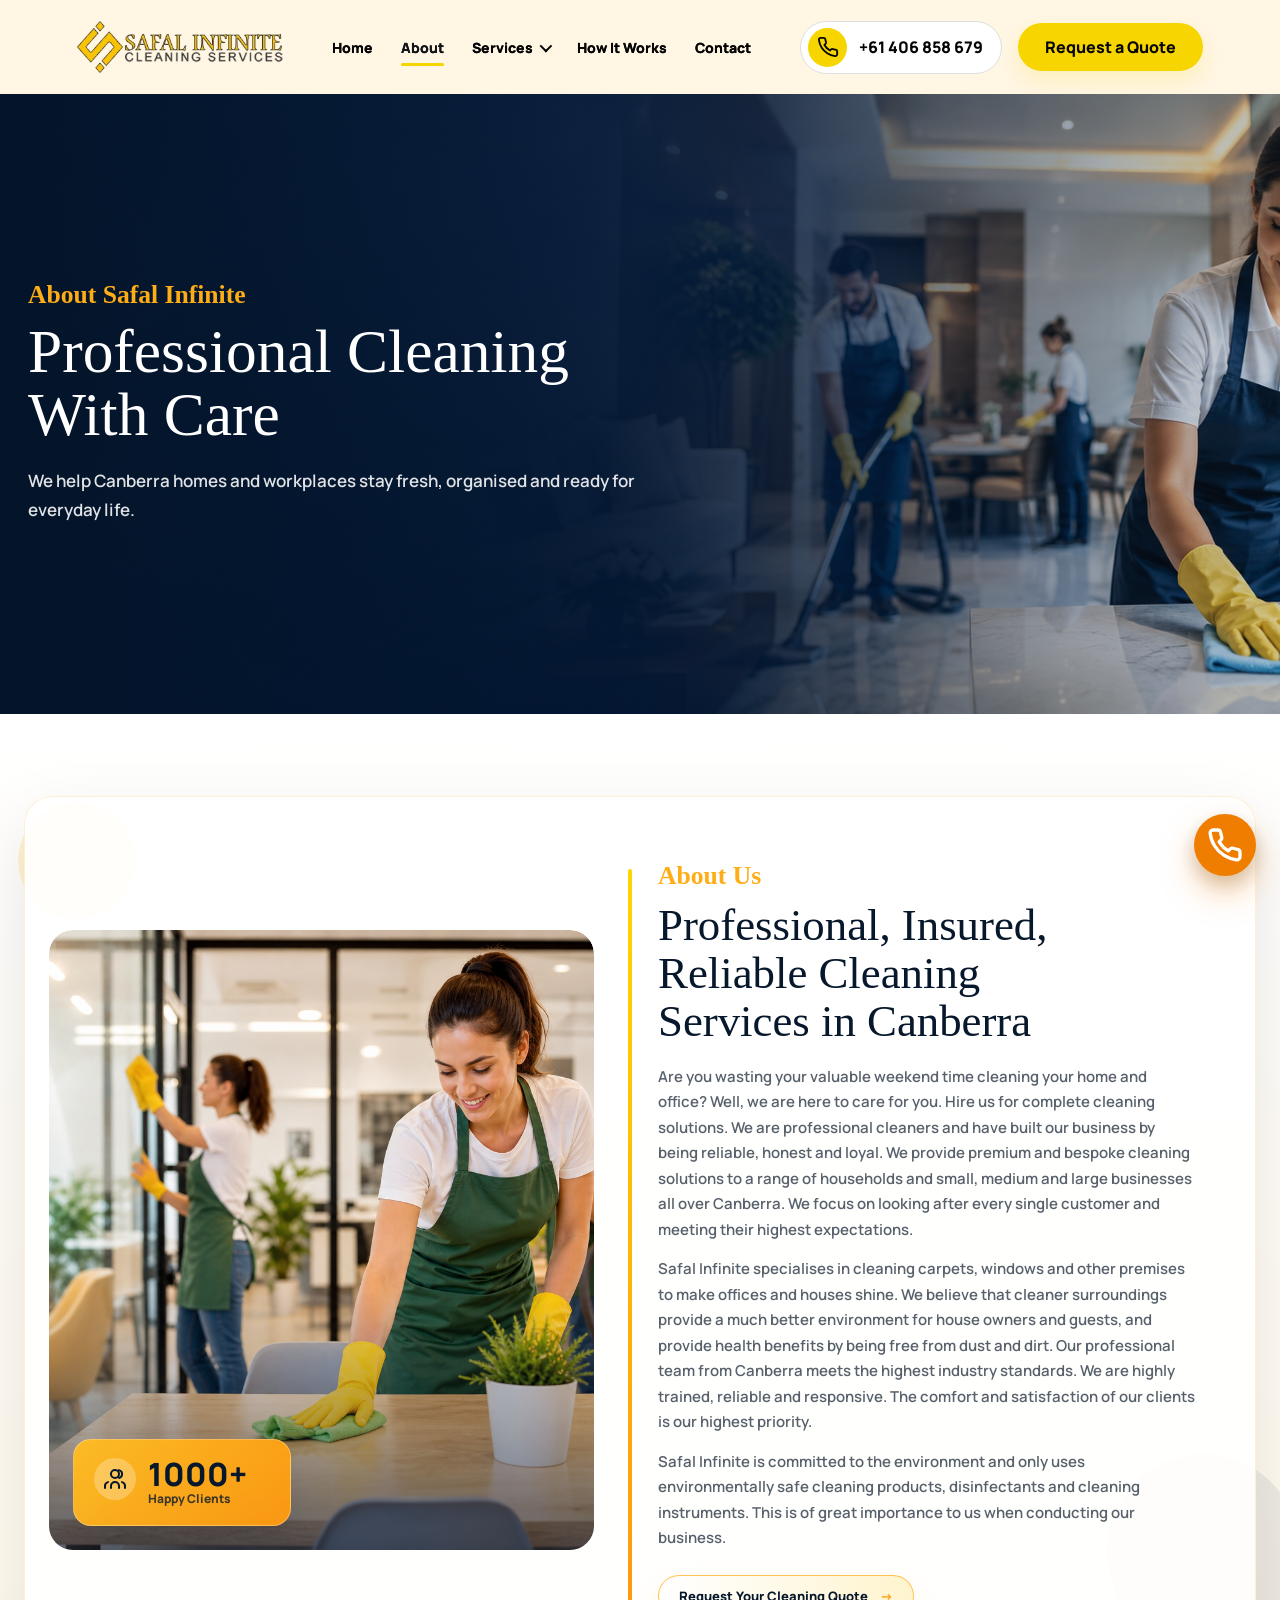
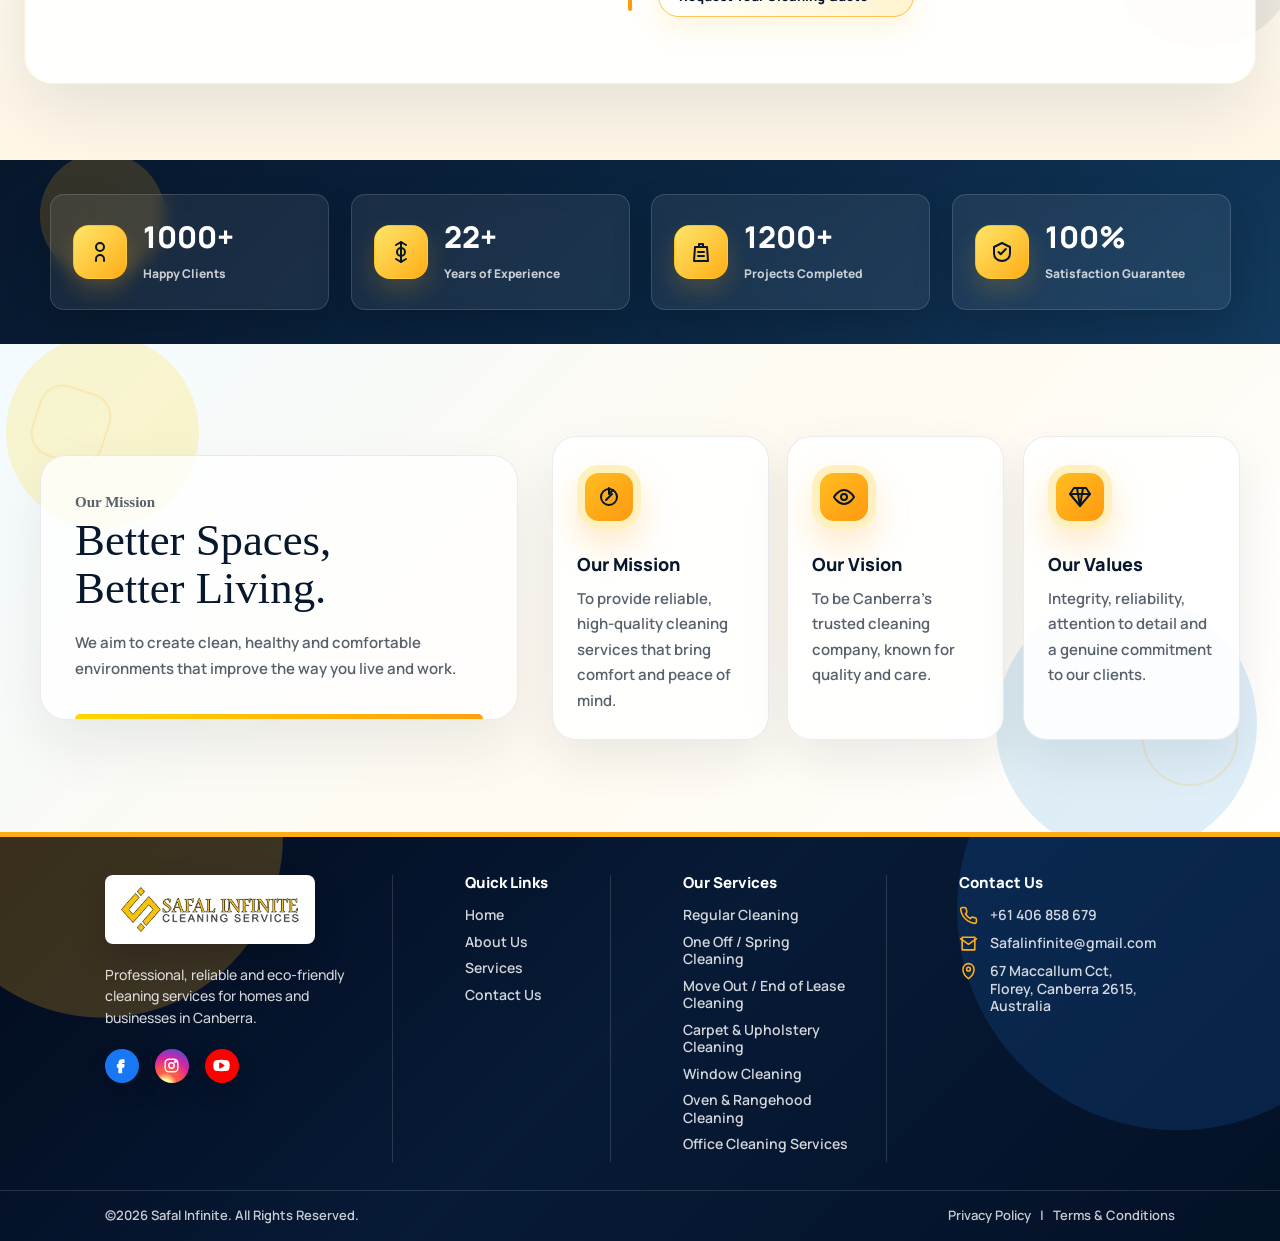
==== commit 8c245e3c: "website" ====
--- a/pages/about.html
+++ b/pages/about.html
@@ -213,12 +213,12 @@
             </svg>
             +61 406 858 679
           </a>
-          <a href="mailto:hello@safalinfinite.com.au">
+          <a href="mailto:Safalinfinite@gmail.com">
             <svg viewBox="0 0 24 24" aria-hidden="true">
               <path d="M4 4h16v16H4z" />
               <path d="m22 6-10 7L2 6" />
             </svg>
-            hello@safalinfinite.com.au
+            Safalinfinite@gmail.com
           </a>
           <p>
             <svg viewBox="0 0 24 24" aria-hidden="true">
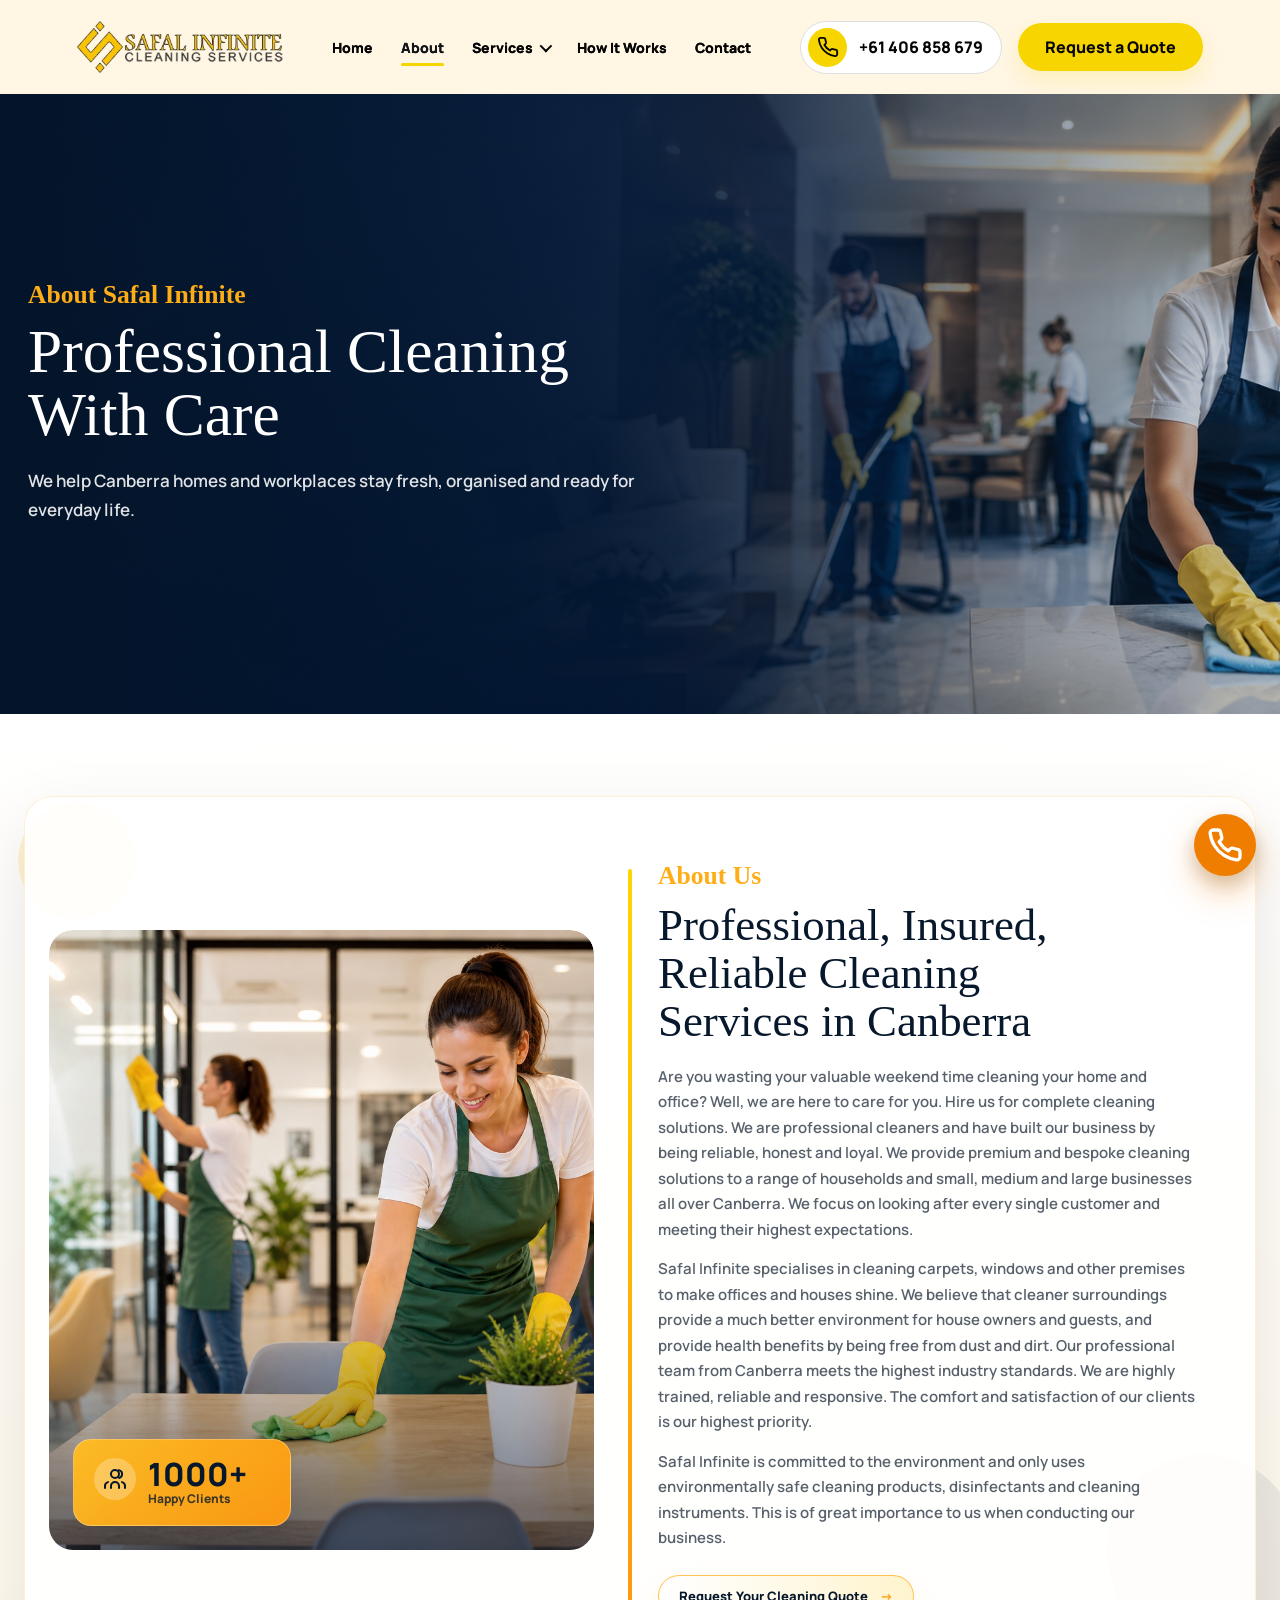
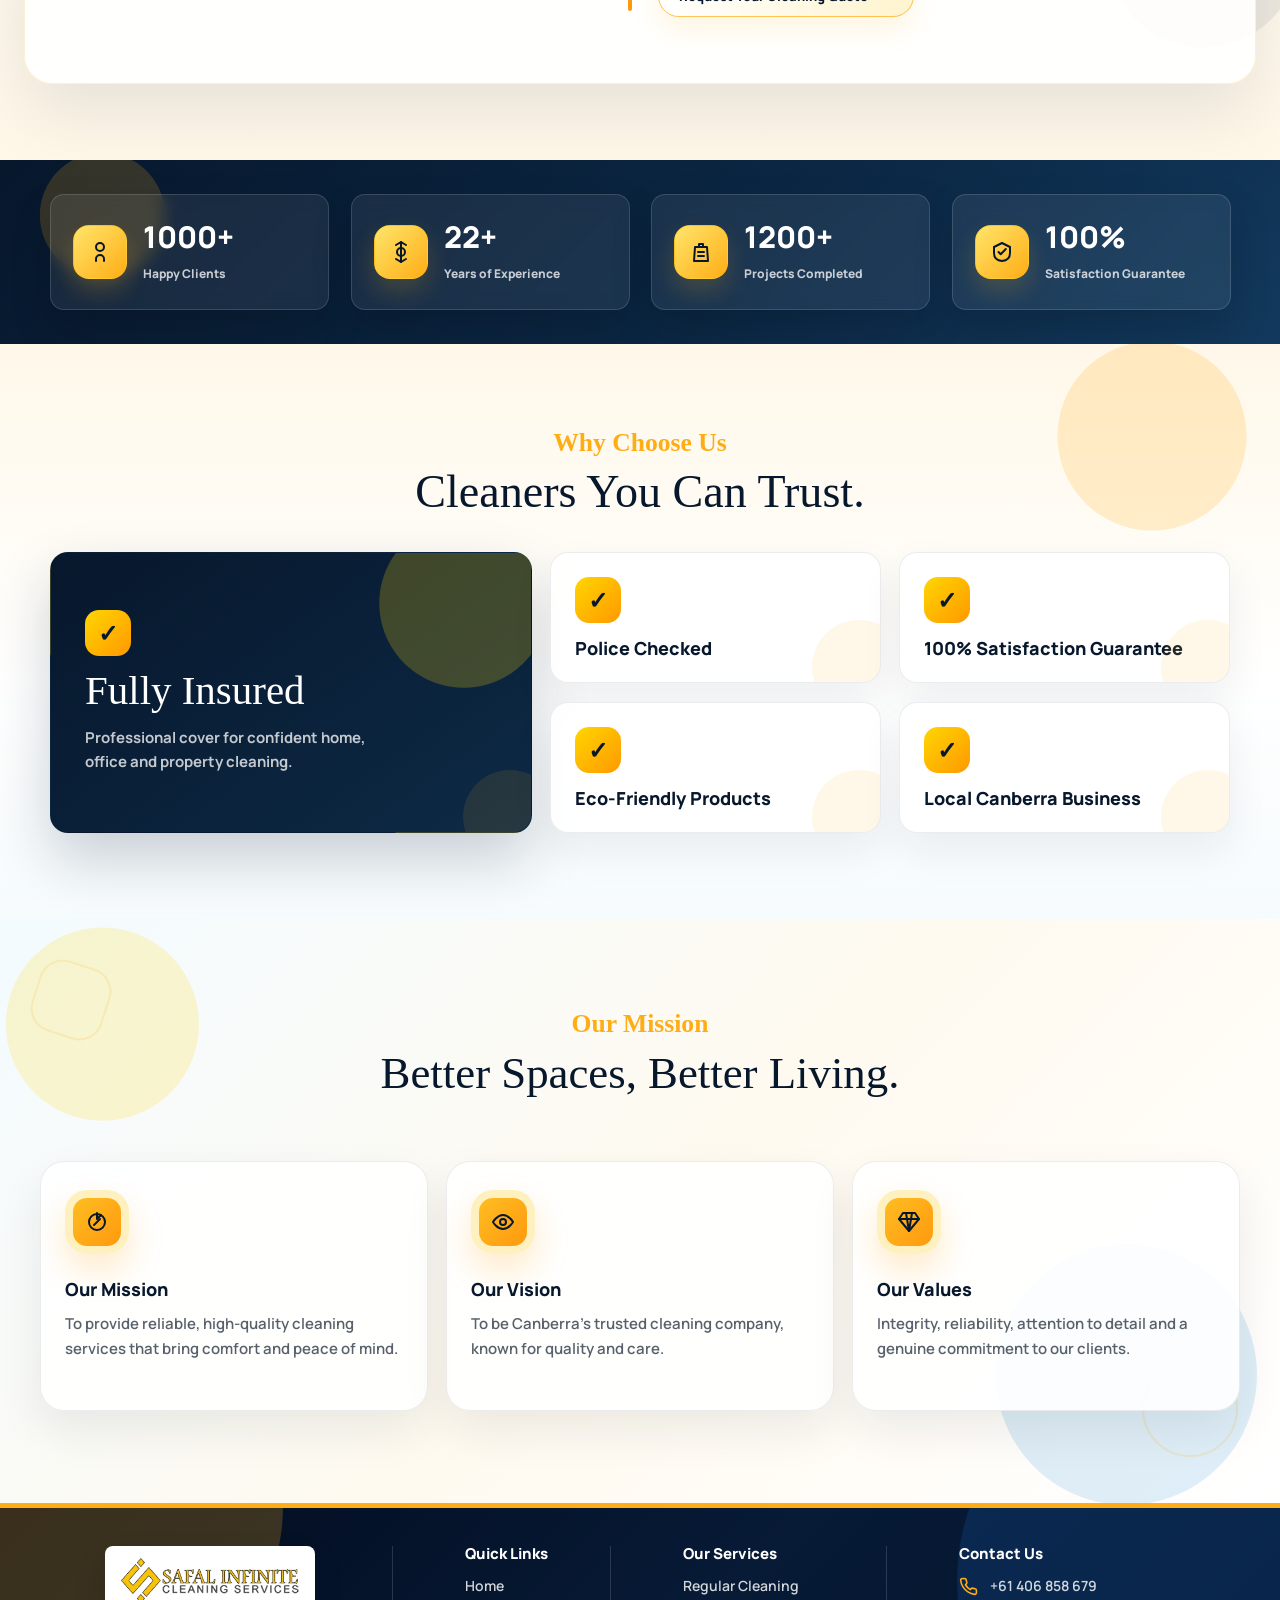
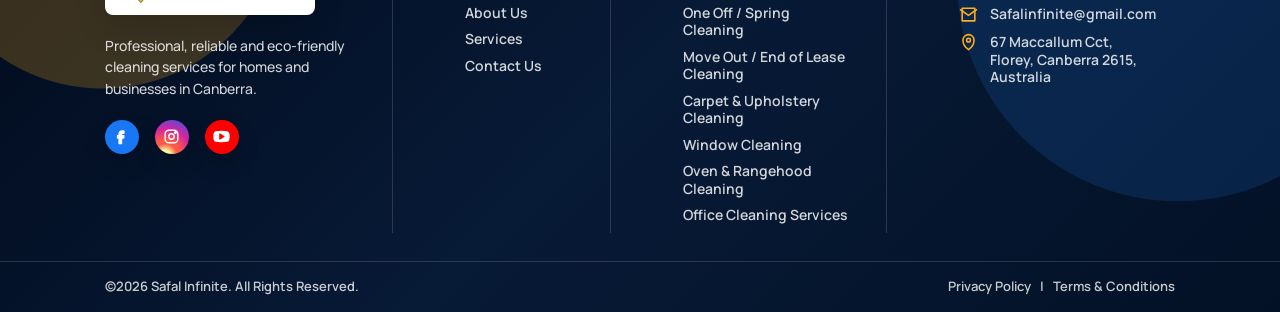
==== commit 544b1f25: "website" ====
--- a/pages/about.html
+++ b/pages/about.html
@@ -131,13 +131,30 @@
         </article>
       </section>
 
+      <section class="about-assurance-section" aria-label="Why choose Safal Infinite">
+        <div class="about-assurance-head">
+          <p class="service-kicker">Why Choose Us</p>
+          <h2>Cleaners You Can Trust.</h2>
+        </div>
+        <div class="about-assurance-grid">
+          <article class="assurance-feature">
+            <span aria-hidden="true">✓</span>
+            <strong>Fully Insured</strong>
+            <p>Professional cover for confident home, office and property cleaning.</p>
+          </article>
+          <article><span aria-hidden="true">✓</span><strong>Police Checked</strong></article>
+          <article><span aria-hidden="true">✓</span><strong>100% Satisfaction Guarantee</strong></article>
+          <article><span aria-hidden="true">✓</span><strong>Eco-Friendly Products</strong></article>
+          <article><span aria-hidden="true">✓</span><strong>Local Canberra Business</strong></article>
+        </div>
+      </section>
+
       <section class="about-mission-section">
-        <div class="about-mission-copy">
+        <div class="about-mission-head">
           <p class="service-kicker">Our Mission</p>
-          <h2>Better Spaces,<br />Better Living.</h2>
-          <p>We aim to create clean, healthy and comfortable environments that improve the way you live and work.</p>
-        </div>
-        <div class="about-values-grid">
+          <h2>Better Spaces, Better Living.</h2>
+        </div>
+        <div class="about-values-grid about-mission-grid">
           <article>
             <span aria-hidden="true"><svg viewBox="0 0 24 24"><path d="M12 3v6l4-4" /><circle cx="12" cy="12" r="8" /><path d="m9 15 6-6" /></svg></span>
             <h3>Our Mission</h3>
@@ -246,6 +263,8 @@
         [".about-story-copy", "reveal-right"],
         [".about-story-points article", "reveal-bottom"],
         [".about-stats-strip article", "reveal-top"],
+        [".about-assurance-head", "reveal-bottom"],
+        [".about-assurance-grid article", "reveal-bottom"],
         [".about-team-head", "reveal-bottom"],
         [".about-mission-copy", "reveal-left"],
         [".about-values-grid article", "reveal-right"],
--- a/styles.css
+++ b/styles.css
@@ -1424,7 +1424,7 @@
   }
 
   .service-strip {
-    width: min(650px, calc(100% - 48px));
+    width: min(980px, calc(100% - 220px));
   }
 
   .service-track {
@@ -1453,6 +1453,12 @@
 
   .slider-arrow {
     bottom: 36px;
+  }
+}
+
+@media (max-width: 900px) {
+  .service-strip {
+    width: min(650px, calc(100% - 48px));
   }
 }
 
@@ -1971,10 +1977,13 @@
   }
 }
 
-@media (max-width: 1220px) {
+@media (max-width: 1380px) {
   .about-cleaning {
-    grid-template-columns: 320px 1fr;
-    gap: 42px;
+    grid-template-columns: minmax(300px, 360px) minmax(0, 520px);
+    justify-content: center;
+    gap: 52px;
+    padding-left: max(28px, calc((100% - 1120px) / 2));
+    padding-right: max(28px, calc((100% - 1120px) / 2));
   }
 
   .about-right {
--- a/pages/css/service.css
+++ b/pages/css/service.css
@@ -224,6 +224,7 @@
 
 .about-story-copy h2,
 .about-team-head h2,
+.about-mission-head h2,
 .about-mission-copy h2 {
   margin: 0 0 18px;
   color: #07172c;
@@ -440,6 +441,112 @@
   font-weight: 800;
 }
 
+.about-assurance-section {
+  position: relative;
+  padding: 86px max(24px, calc((100% - 1180px) / 2));
+  background:
+    radial-gradient(circle at 90% 16%, rgba(255, 173, 22, 0.2) 0 94px, transparent 95px),
+    linear-gradient(180deg, #fff8e9 0%, #ffffff 58%, #f6fbfd 100%);
+  overflow: hidden;
+}
+
+.about-assurance-head {
+  max-width: 760px;
+  margin: 0 auto 36px;
+  text-align: center;
+}
+
+.about-assurance-head h2 {
+  margin: 0;
+  color: #07172c;
+  font-family: "Times New Roman", Times, serif;
+  font-size: clamp(34px, 3.6vw, 56px);
+  line-height: 1.06;
+  font-weight: 400;
+}
+
+.about-assurance-grid {
+  display: grid;
+  grid-template-columns: minmax(320px, 1.05fr) repeat(2, minmax(210px, 0.72fr));
+  grid-auto-rows: minmax(128px, auto);
+  gap: 18px;
+}
+
+.about-assurance-grid article {
+  display: grid;
+  position: relative;
+  justify-items: start;
+  align-content: center;
+  gap: 14px;
+  min-height: 128px;
+  padding: 24px 24px 22px;
+  border: 1px solid rgba(7, 23, 44, 0.08);
+  border-radius: 18px;
+  background: rgba(255, 255, 255, 0.9);
+  text-align: left;
+  box-shadow: 0 18px 42px rgba(7, 23, 44, 0.07);
+  overflow: hidden;
+}
+
+.about-assurance-grid article::after {
+  content: "";
+  position: absolute;
+  right: -26px;
+  bottom: -32px;
+  width: 94px;
+  height: 94px;
+  border-radius: 50%;
+  background: rgba(255, 173, 22, 0.1);
+}
+
+.about-assurance-grid .assurance-feature {
+  grid-row: span 2;
+  min-height: 274px;
+  padding: 34px;
+  background:
+    radial-gradient(circle at 86% 18%, rgba(255, 214, 0, 0.22) 0 84px, transparent 85px),
+    linear-gradient(145deg, #07172c 0%, #0d2a46 100%);
+  color: #ffffff;
+  box-shadow: 0 26px 58px rgba(7, 23, 44, 0.2);
+}
+
+.about-assurance-grid span {
+  display: grid;
+  place-items: center;
+  width: 46px;
+  height: 46px;
+  border-radius: 14px;
+  background: linear-gradient(135deg, #ffd600, #ff9800);
+  color: #07172c;
+  font-size: 24px;
+  line-height: 1;
+  font-weight: 900;
+}
+
+.about-assurance-grid strong {
+  color: #07172c;
+  font-size: 18px;
+  line-height: 1.3;
+  font-weight: 900;
+}
+
+.about-assurance-grid p {
+  max-width: 320px;
+  margin: 0;
+  color: rgba(255, 255, 255, 0.76);
+  font-size: 15px;
+  line-height: 1.65;
+  font-weight: 700;
+}
+
+.about-assurance-grid .assurance-feature strong {
+  color: #ffffff;
+  font-family: "Times New Roman", Times, serif;
+  font-size: clamp(34px, 3.2vw, 52px);
+  line-height: 1.02;
+  font-weight: 400;
+}
+
 .about-team-section {
   position: relative;
   padding: 86px 24px 96px;
@@ -535,7 +642,7 @@
   position: relative;
   overflow: hidden;
   display: grid;
-  grid-template-columns: minmax(300px, 0.82fr) minmax(0, 1.18fr);
+  grid-template-columns: 1fr;
   gap: 34px;
   padding: 92px max(24px, calc((100% - 1200px) / 2));
   background:
@@ -545,6 +652,15 @@
   align-items: center;
 }
 
+.about-mission-head {
+  position: relative;
+  z-index: 1;
+  grid-column: 1 / -1;
+  max-width: 760px;
+  margin: 0 auto 12px;
+  text-align: center;
+}
+
 .about-mission-section::before,
 .about-mission-section::after {
   content: "";
@@ -573,10 +689,14 @@
 .about-mission-copy {
   position: relative;
   z-index: 1;
-  padding: 34px 34px 38px;
+  min-height: 250px;
+  padding: 34px 30px 38px;
   border: 1px solid rgba(7, 23, 44, 0.08);
   border-radius: 26px;
   background: rgba(255, 255, 255, 0.76);
+  display: grid;
+  align-content: center;
+  text-align: center;
   box-shadow: 0 24px 58px rgba(7, 23, 44, 0.08);
 }
 
@@ -597,6 +717,10 @@
   display: grid;
   grid-template-columns: repeat(3, minmax(0, 1fr));
   gap: 18px;
+}
+
+.about-mission-grid {
+  grid-template-columns: repeat(3, minmax(0, 1fr));
 }
 
 .about-values-grid article {
@@ -1899,8 +2023,15 @@
   }
 
   .about-team-grid,
-  .about-stats-strip {
+  .about-stats-strip,
+  .about-assurance-grid {
     grid-template-columns: repeat(2, minmax(0, 1fr));
+  }
+
+  .about-assurance-grid .assurance-feature {
+    grid-column: 1 / -1;
+    grid-row: auto;
+    min-height: 220px;
   }
 
   .about-stats-strip article:nth-child(n + 3) {
@@ -2050,6 +2181,7 @@
 
   .about-story-copy h2,
   .about-team-head h2,
+  .about-mission-head h2,
   .about-mission-copy h2 {
     font-size: clamp(31px, 8.8vw, 40px);
     line-height: 1.12;
@@ -2079,6 +2211,33 @@
   .about-stats-strip {
     grid-template-columns: 1fr;
     padding: 30px 24px;
+  }
+
+  .about-assurance-section {
+    padding: 64px 18px;
+  }
+
+  .about-assurance-grid {
+    grid-template-columns: 1fr;
+    gap: 14px;
+  }
+
+  .about-assurance-grid article {
+    min-height: 104px;
+    grid-template-columns: 46px 1fr;
+    justify-items: start;
+    align-items: center;
+    text-align: left;
+  }
+
+  .about-assurance-grid .assurance-feature {
+    min-height: 0;
+    padding: 28px 24px;
+  }
+
+  .about-assurance-grid .assurance-feature strong,
+  .about-assurance-grid .assurance-feature p {
+    grid-column: 1 / -1;
   }
 
   .about-stats-strip article {
@@ -2559,3 +2718,26 @@
     margin-top: 20px;
   }
 }
+
+@media (max-width: 1120px) {
+  .inner-page-hero[style*="aboutbanera"],
+  .inner-page-hero[style*="howiworkbanera"] {
+    min-height: 520px;
+    background:
+      linear-gradient(90deg, rgba(4, 20, 39, 0.94) 0%, rgba(4, 20, 39, 0.72) 52%, rgba(4, 20, 39, 0.2) 100%),
+      var(--hero-image) right center / auto 100% no-repeat,
+      #07172c;
+  }
+}
+
+@media (max-width: 700px) {
+  .inner-page-hero[style*="aboutbanera"],
+  .inner-page-hero[style*="howiworkbanera"] {
+    min-height: 520px;
+    padding: 64px 20px 180px;
+    background:
+      linear-gradient(180deg, rgba(4, 20, 39, 0.98) 0%, rgba(4, 20, 39, 0.92) 58%, rgba(4, 20, 39, 0.48) 100%),
+      var(--hero-image) right center / auto 100% no-repeat,
+      #07172c;
+  }
+}
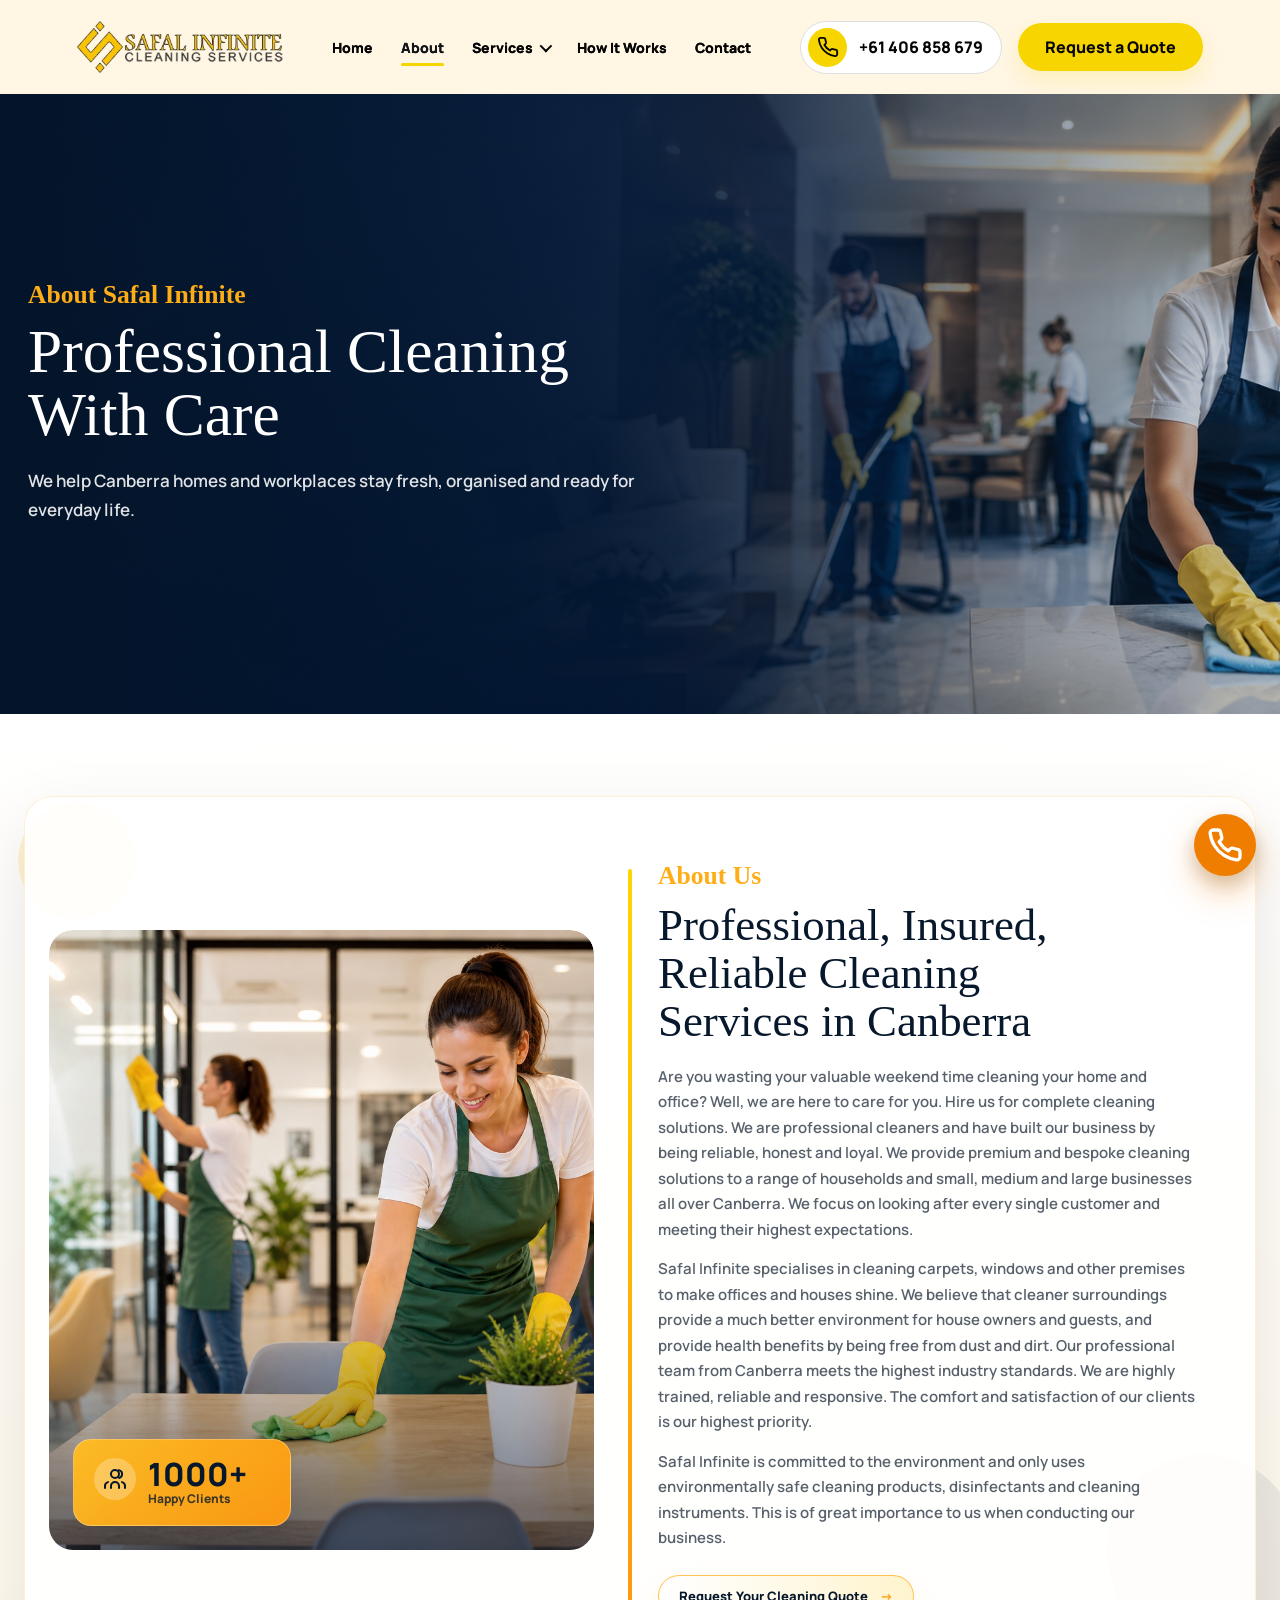
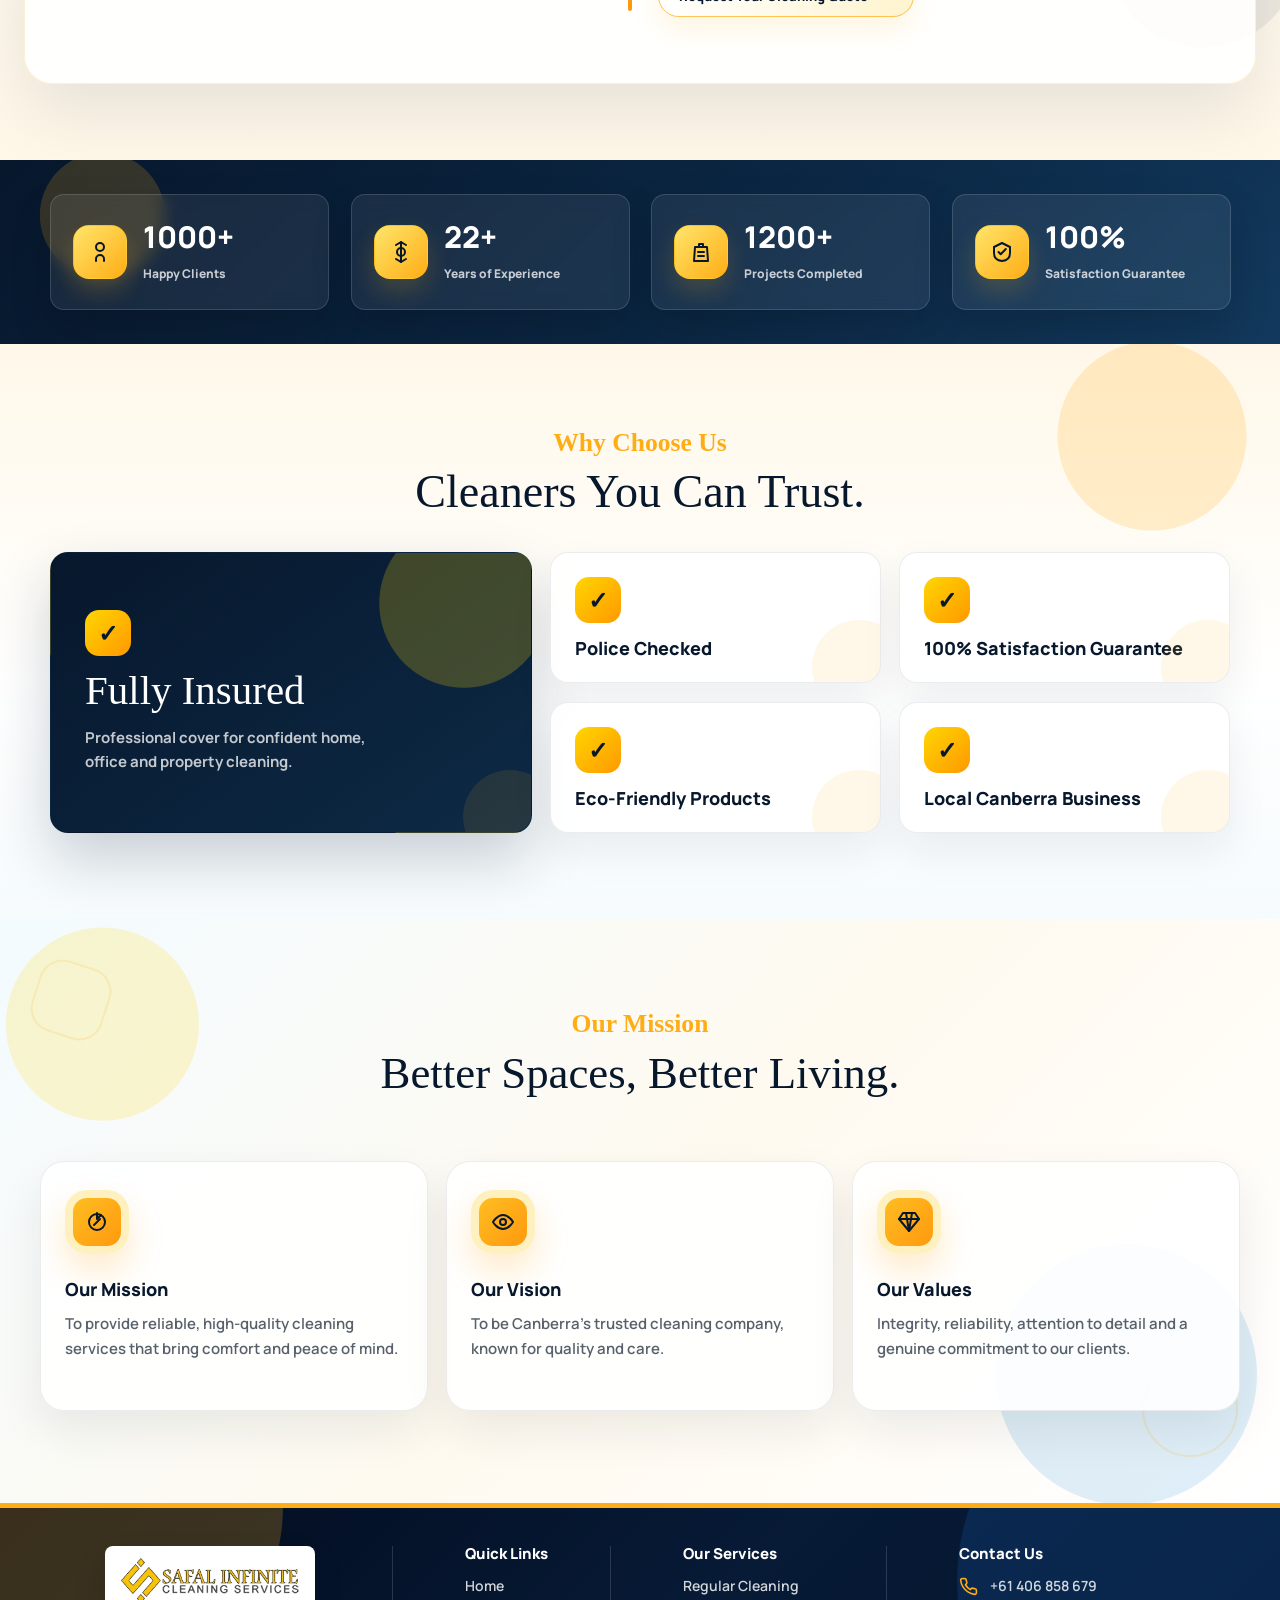
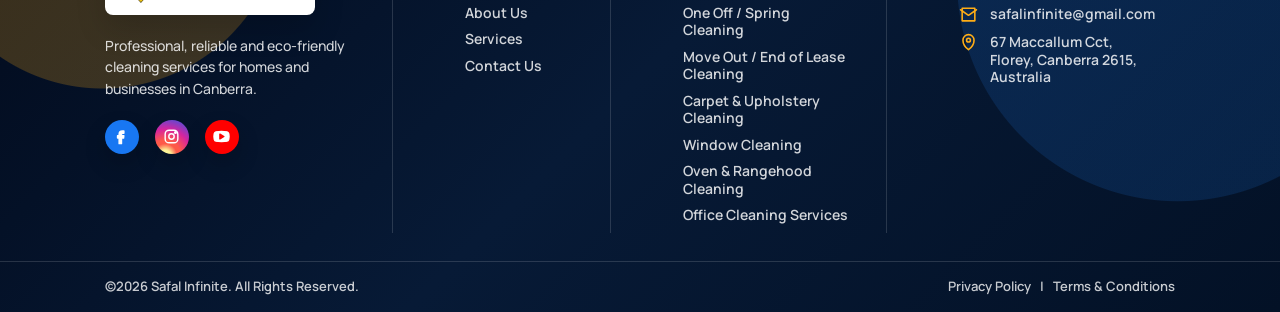
==== commit 4a43b3d3: "website" ====
--- a/pages/about.html
+++ b/pages/about.html
@@ -230,12 +230,12 @@
             </svg>
             +61 406 858 679
           </a>
-          <a href="mailto:Safalinfinite@gmail.com">
+          <a href="mailto:safalinfinite@gmail.com">
             <svg viewBox="0 0 24 24" aria-hidden="true">
               <path d="M4 4h16v16H4z" />
               <path d="m22 6-10 7L2 6" />
             </svg>
-            Safalinfinite@gmail.com
+            safalinfinite@gmail.com
           </a>
           <p>
             <svg viewBox="0 0 24 24" aria-hidden="true">
